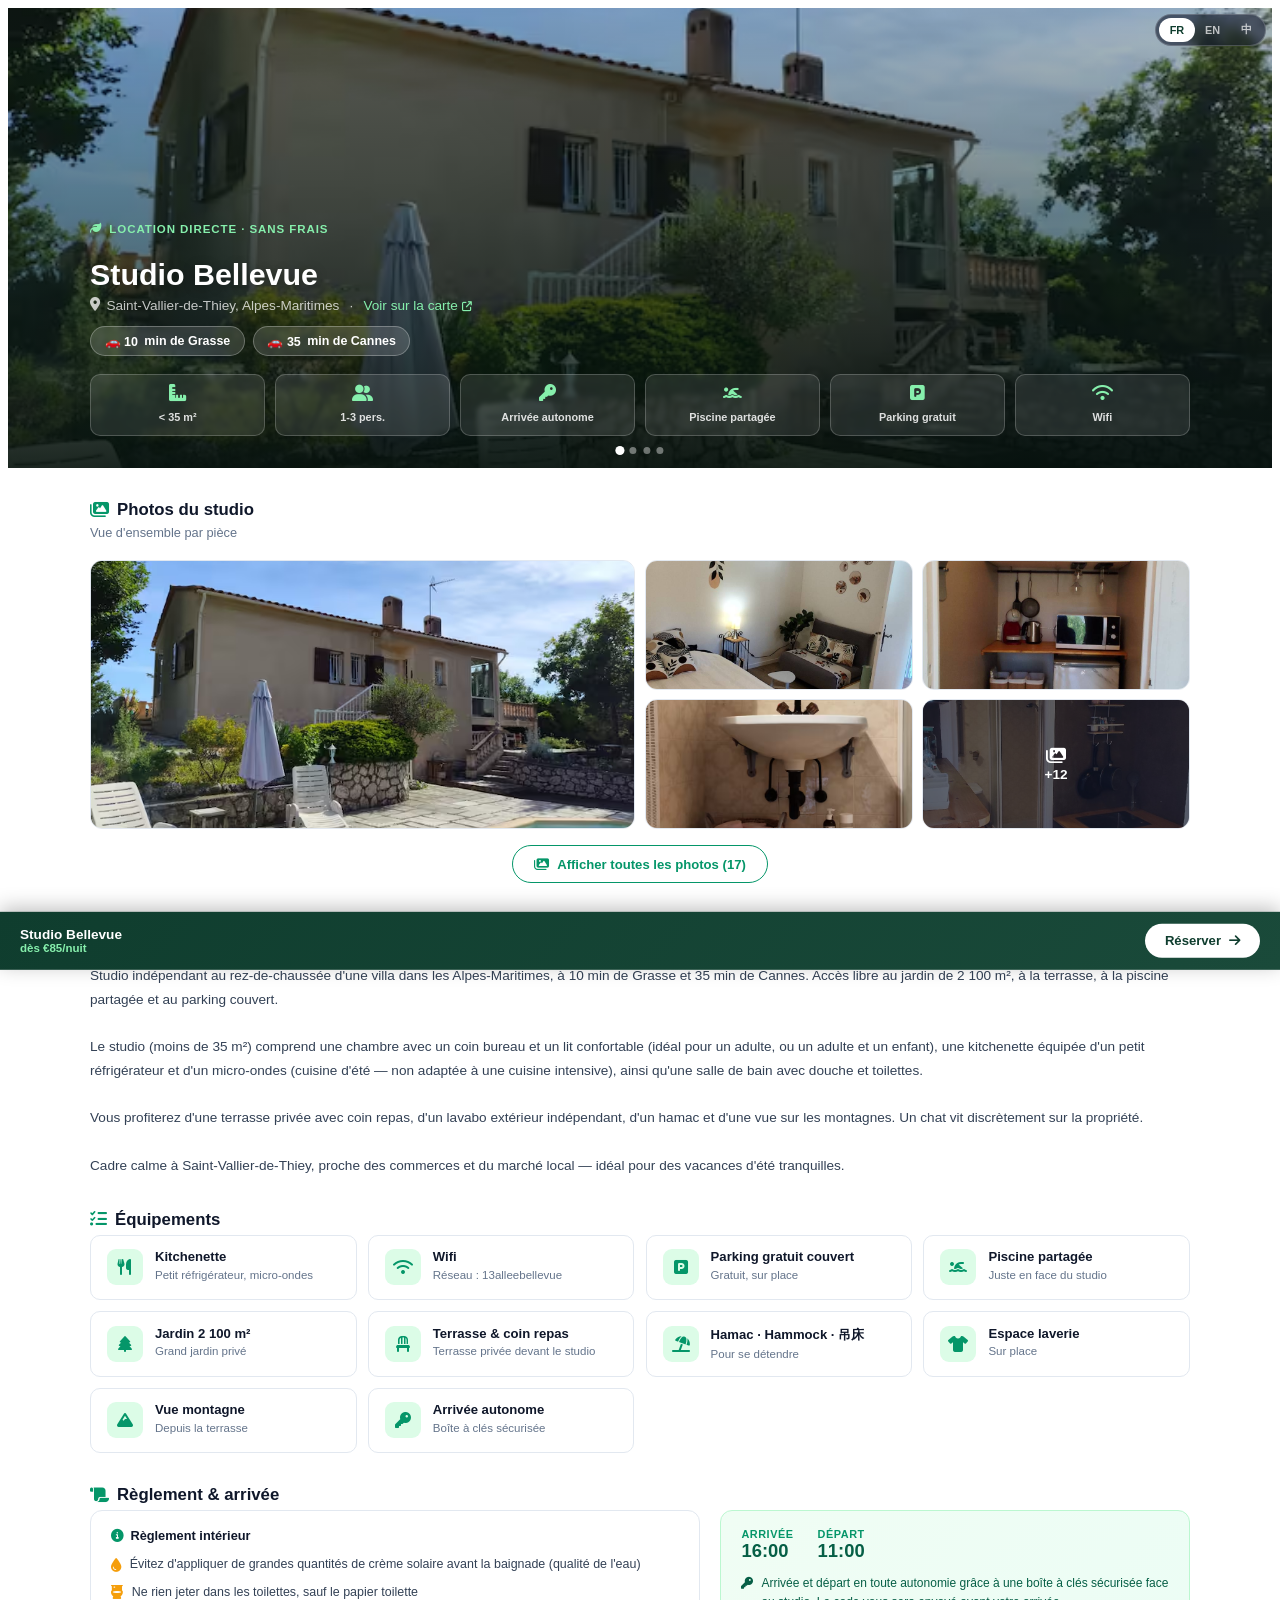
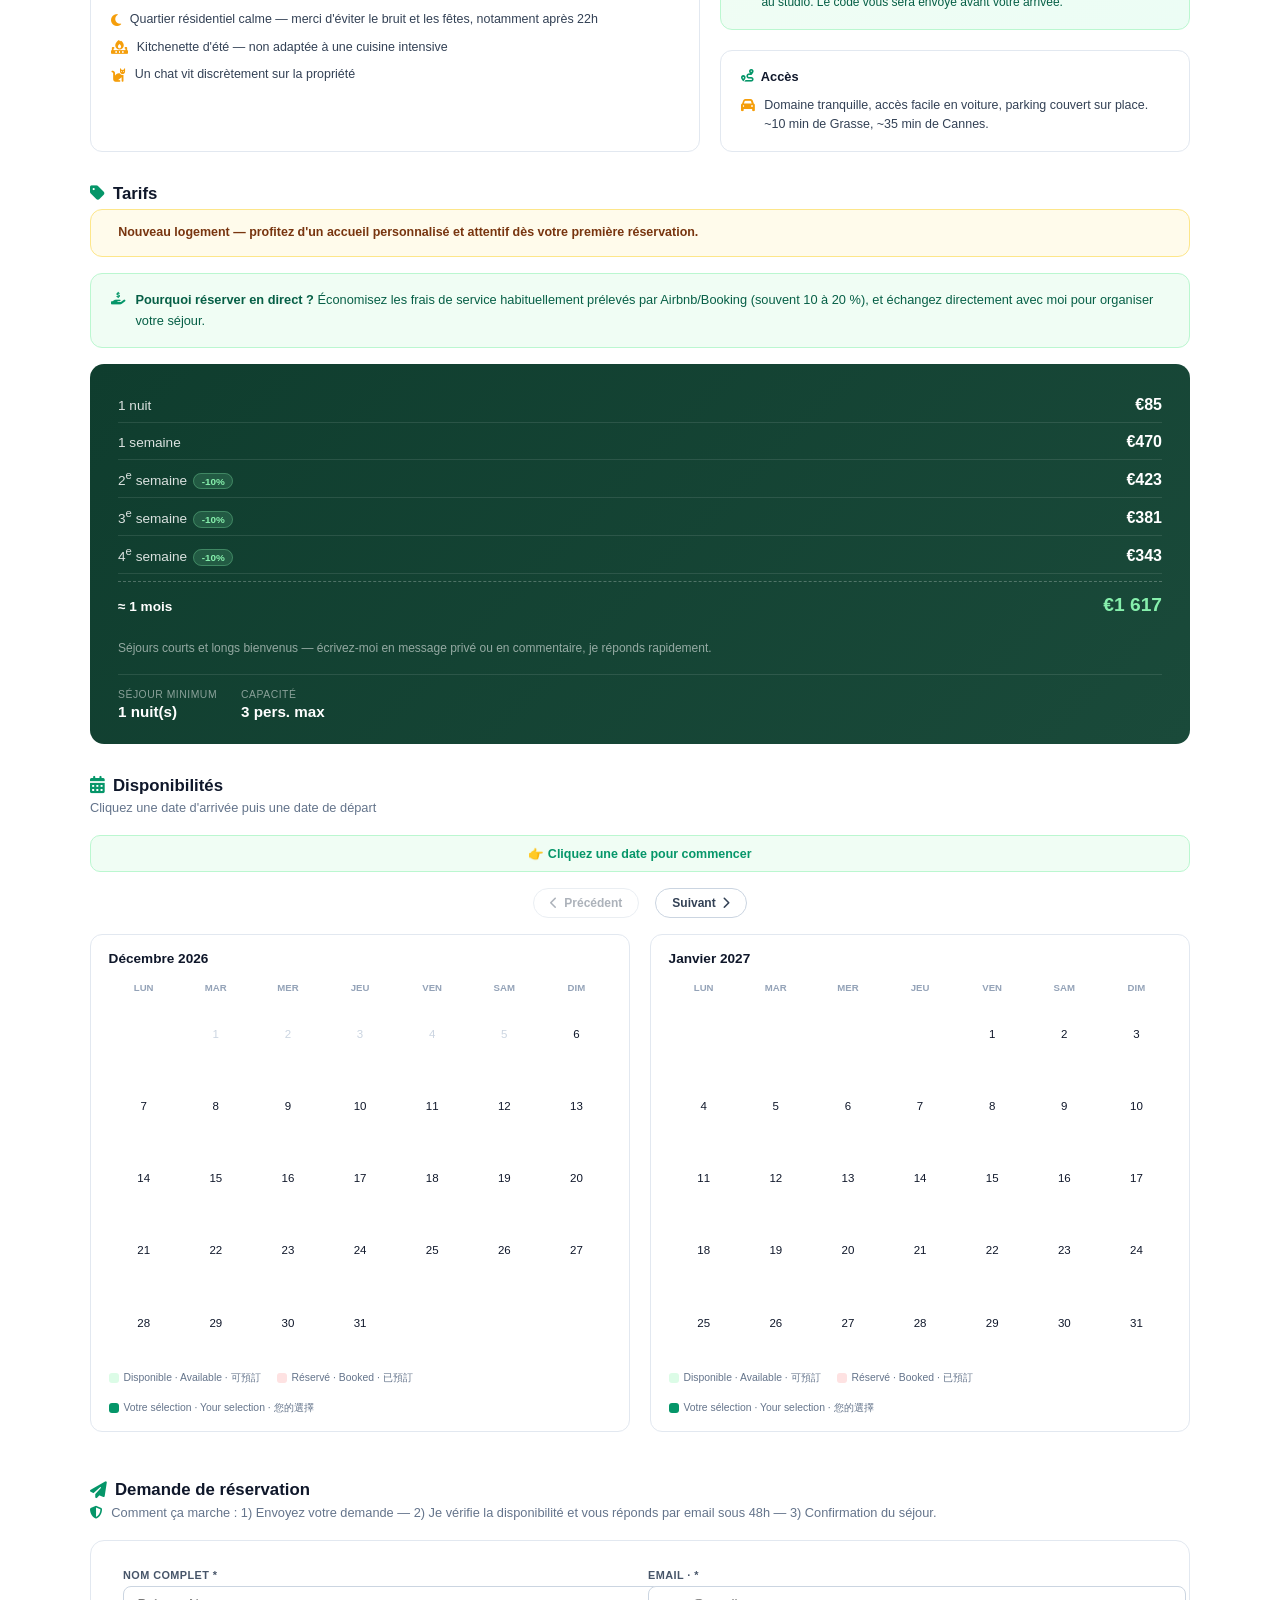
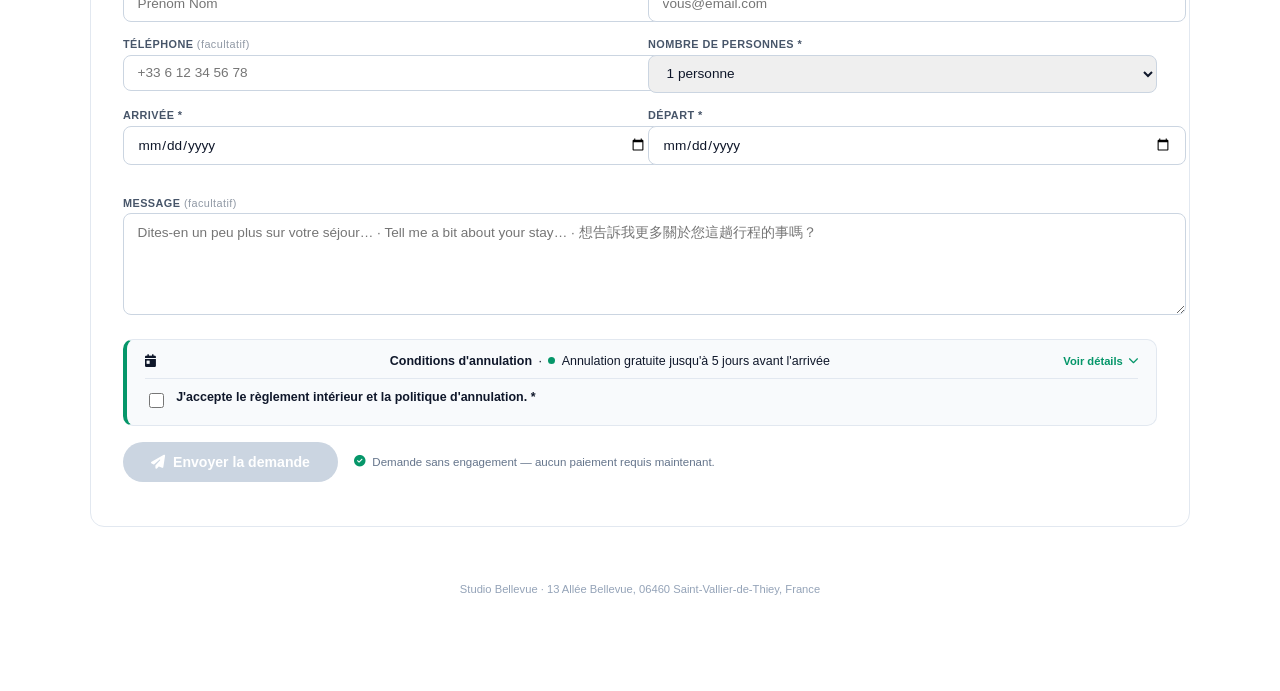
==== index.html @ d32501ca "Soften TW cancellation policy and add local payment options For Traditional Chinese guests only, the" ====
<!DOCTYPE html>
<html lang="fr">
<head>
<meta charset="UTF-8">
<meta name="viewport" content="width=device-width, initial-scale=1.0">
<title>Studio Bellevue · Saint-Vallier-de-Thiey — Location de vacances</title>
<meta name="description" content="Studio indépendant avec piscine partagée et jardin, près de Grasse (Alpes-Maritimes). Réservez directement — sans intermédiaire.">
<link rel="icon" href="data:image/svg+xml,<svg xmlns=%22http://www.w3.org/2000/svg%22 viewBox=%220 0 100 100%22><text y=%22.9em%22 font-size=%2290%22>🏡</text></svg>">

<script src="https://cdn.tailwindcss.com"></script>
<link rel="stylesheet" href="https://cdnjs.cloudflare.com/ajax/libs/font-awesome/6.4.0/css/all.min.css">
<link rel="stylesheet" href="assets/css/style.css">

<!-- Set the display language before first paint, so the page never
     flashes all three languages at once. -->
<script>
  (function () {
    var saved = localStorage.getItem('br_lang');
    document.documentElement.setAttribute('data-lang', saved || 'fr');
  })();
</script>

<!-- Firebase (compat SDK) — powers the live availability calendar -->
<script src="https://www.gstatic.com/firebasejs/9.23.0/firebase-app-compat.js"></script>
<script src="https://www.gstatic.com/firebasejs/9.23.0/firebase-database-compat.js"></script>
</head>
<body class="bg-gray-100 text-gray-900">

  <!-- ── LANGUAGE TOGGLE ──────────────────────────────────────── -->
  <div class="br-lang-toggle" id="br-lang-toggle">
    <button type="button" data-lang-btn="fr">FR</button>
    <button type="button" data-lang-btn="en">EN</button>
    <button type="button" data-lang-btn="tw">中</button>
  </div>

  <!-- ── HERO ─────────────────────────────────────────────────── -->
  <header class="br-hero" id="br-hero">
    <div class="br-hero-carousel" id="br-hero-carousel"></div>
    <div class="br-hero-overlay"></div>

    <div class="br-hero-inner">
      <div class="br-hero-eyebrow">
        <i class="fas fa-leaf"></i>
        <span class="lang-fr">Location directe · Sans frais</span>
        <span class="lang-en">Book direct · No fees</span>
        <span class="lang-tw">直接預訂，無需仲介費</span>
      </div>
      <h1>Studio Bellevue</h1>
      <div class="br-hero-loc">
        <i class="fas fa-map-marker-alt"></i>
        <span>Saint-Vallier-de-Thiey, Alpes-Maritimes</span>
        &nbsp;·&nbsp;
        <a href="https://www.google.com/maps/search/?api=1&query=13+All%C3%A9e+Bellevue+06460+Saint-Vallier-de-Thiey+France" target="_blank" rel="noopener">
          <span class="lang-fr">Voir sur la carte</span><span class="lang-en">View on map</span><span class="lang-tw">在地圖上查看</span>
          <i class="fas fa-arrow-up-right-from-square" style="font-size:0.65rem;"></i>
        </a>
      </div>

      <div class="br-geo-badges">
        <span class="br-geo-badge">🚗 10 <span class="lang-fr">min de Grasse</span><span class="lang-en">min to Grasse</span><span class="lang-tw">分鐘至格拉斯</span></span>
        <span class="br-geo-badge">🚗 35 <span class="lang-fr">min de Cannes</span><span class="lang-en">min to Cannes</span><span class="lang-tw">分鐘至坎城</span></span>
      </div>

      <div class="br-quickfacts">
        <div class="br-quickfact"><i class="fas fa-ruler-combined"></i><span>&lt; 35 m²</span></div>
        <div class="br-quickfact"><i class="fas fa-user-friends"></i><span id="br-quickfact-guests">1-3 pers.</span></div>
        <div class="br-quickfact"><i class="fas fa-key"></i><span><span class="lang-fr">Arrivée autonome</span><span class="lang-en">Self check-in</span><span class="lang-tw">自助入住</span></span></div>
        <div class="br-quickfact"><i class="fas fa-person-swimming"></i><span><span class="lang-fr">Piscine partagée</span><span class="lang-en">Shared pool</span><span class="lang-tw">共用泳池</span></span></div>
        <div class="br-quickfact"><i class="fas fa-square-parking"></i><span><span class="lang-fr">Parking gratuit</span><span class="lang-en">Free parking</span><span class="lang-tw">免費停車</span></span></div>
        <div class="br-quickfact"><i class="fas fa-wifi"></i><span>Wifi</span></div>
      </div>
    </div>

    <div class="br-hero-dots" id="br-hero-dots"></div>
  </header>

  <!-- ── GALLERY ──────────────────────────────────────────────── -->
  <section class="br-section">
    <div class="br-section-title">
      <i class="fas fa-images"></i>
      <span class="lang-fr">Photos du studio</span><span class="lang-en">Studio photos</span><span class="lang-tw">套房照片</span>
    </div>
    <div class="br-section-sub">
      <span class="lang-fr">Vue d'ensemble par pièce</span><span class="lang-en">Room-by-room overview</span><span class="lang-tw">各空間一覽</span>
    </div>
    <div id="br-gallery"></div>
  </section>

  <!-- ── DESCRIPTION ──────────────────────────────────────────── -->
  <section class="br-section" style="padding-top:0;">
    <div class="br-section-title">
      <i class="fas fa-house"></i>
      <span class="lang-fr">À propos du logement</span><span class="lang-en">About this stay</span><span class="lang-tw">關於此住宿</span>
    </div>
    <div class="br-desc lang-fr">
Studio indépendant au rez-de-chaussée d'une villa dans les Alpes-Maritimes, à 10 min de Grasse et 35 min de Cannes. Accès libre au jardin de 2 100 m², à la terrasse, à la piscine partagée et au parking couvert.

Le studio (moins de 35 m²) comprend une chambre avec un coin bureau et un lit confortable (idéal pour un adulte, ou un adulte et un enfant), une kitchenette équipée d'un petit réfrigérateur et d'un micro-ondes (cuisine d'été — non adaptée à une cuisine intensive), ainsi qu'une salle de bain avec douche et toilettes.

Vous profiterez d'une terrasse privée avec coin repas, d'un lavabo extérieur indépendant, d'un hamac et d'une vue sur les montagnes. Un chat vit discrètement sur la propriété.

Cadre calme à Saint-Vallier-de-Thiey, proche des commerces et du marché local — idéal pour des vacances d'été tranquilles.
    </div>
    <div class="br-desc lang-en">
Independent ground-floor studio in a villa in the Alpes-Maritimes, 10 min from Grasse and 35 min from Cannes. Free access to the 2,100 m² garden, terrace, shared pool, and covered parking.

The studio (under 35 m²) includes a bedroom with a desk corner and a comfortable bed (ideal for one adult, or one adult and one child), a kitchenette with a small fridge and microwave (summer kitchen — not suited for heavy cooking), and a bathroom with shower and toilet.

You'll also enjoy a private terrace with a dining area, an independent outdoor sink, a hammock, and mountain views. A cat lives discreetly on the property.

Quiet setting in Saint-Vallier-de-Thiey, close to shops and the local market — perfect for a peaceful summer stay.
    </div>
    <div class="br-desc lang-tw">
獨立套房位於阿爾卑斯濱海省一棟別墅的一樓，距離格拉斯（Grasse）車程約10分鐘、坎城（Cannes）車程約35分鐘。可自由使用2,100平方公尺的花園、露台、共用泳池與有頂棚停車位。

套房坪數在35平方公尺以下，包含一間附書桌角落與舒適床鋪的臥室（適合一位成人，或一位成人加一位兒童），一個配有小冰箱與微波爐的小廚房（夏日簡易廚房——不適合大量烹飪），以及一間附淋浴與馬桶的浴室。

您還可以使用附用餐區的私人露台、獨立的室外洗手台、吊床，並欣賞山景。一隻貓咪偶爾會安靜地出現在這棟房產上。

環境安靜，位於 Saint-Vallier-de-Thiey，鄰近商店與當地市集——非常適合悠閒的夏日假期。
    </div>
  </section>

  <!-- ── AMENITIES ────────────────────────────────────────────── -->
  <section class="br-section" style="padding-top:0;">
    <div class="br-section-title">
      <i class="fas fa-list-check"></i>
      <span class="lang-fr">Équipements</span><span class="lang-en">Amenities</span><span class="lang-tw">設備</span>
    </div>
    <div class="br-amenities-grid">
      <div class="br-amenity"><div class="br-amenity-icon"><i class="fas fa-utensils"></i></div><div><div class="br-amenity-title">Kitchenette</div><div class="br-amenity-desc"><span class="lang-fr">Petit réfrigérateur, micro-ondes</span><span class="lang-en">Small fridge, microwave</span><span class="lang-tw">小冰箱、微波爐</span></div></div></div>
      <div class="br-amenity"><div class="br-amenity-icon"><i class="fas fa-wifi"></i></div><div><div class="br-amenity-title">Wifi</div><div class="br-amenity-desc"><span class="lang-fr">Réseau</span><span class="lang-en">Network</span><span class="lang-tw">網路</span> : 13alleebellevue</div></div></div>
      <div class="br-amenity"><div class="br-amenity-icon"><i class="fas fa-square-parking"></i></div><div><div class="br-amenity-title"><span class="lang-fr">Parking gratuit couvert</span><span class="lang-en">Covered parking</span><span class="lang-tw">有頂棚停車位</span></div><div class="br-amenity-desc"><span class="lang-fr">Gratuit, sur place</span><span class="lang-en">Free, on site</span><span class="lang-tw">免費，就在現場</span></div></div></div>
      <div class="br-amenity"><div class="br-amenity-icon"><i class="fas fa-person-swimming"></i></div><div><div class="br-amenity-title"><span class="lang-fr">Piscine partagée</span><span class="lang-en">Shared pool</span><span class="lang-tw">共用泳池</span></div><div class="br-amenity-desc"><span class="lang-fr">Juste en face du studio</span><span class="lang-en">Right across from the studio</span><span class="lang-tw">泳池就在套房正對面</span></div></div></div>
      <div class="br-amenity"><div class="br-amenity-icon"><i class="fas fa-tree"></i></div><div><div class="br-amenity-title"><span class="lang-fr">Jardin 2 100 m²</span><span class="lang-en">2,100 m² garden</span><span class="lang-tw">2,100平方公尺花園</span></div><div class="br-amenity-desc"><span class="lang-fr">Grand jardin privé</span><span class="lang-en">Large private garden</span><span class="lang-tw">私人花園</span></div></div></div>
      <div class="br-amenity"><div class="br-amenity-icon"><i class="fas fa-chair"></i></div><div><div class="br-amenity-title"><span class="lang-fr">Terrasse & coin repas</span><span class="lang-en">Terrace & dining area</span><span class="lang-tw">露台用餐區</span></div><div class="br-amenity-desc"><span class="lang-fr">Terrasse privée devant le studio</span><span class="lang-en">Private terrace</span><span class="lang-tw">私人露台</span></div></div></div>
      <div class="br-amenity"><div class="br-amenity-icon"><i class="fas fa-umbrella-beach"></i></div><div><div class="br-amenity-title">Hamac · Hammock · 吊床</div><div class="br-amenity-desc"><span class="lang-fr">Pour se détendre</span><span class="lang-en">For relaxing</span><span class="lang-tw">悠閒放鬆</span></div></div></div>
      <div class="br-amenity"><div class="br-amenity-icon"><i class="fas fa-shirt"></i></div><div><div class="br-amenity-title"><span class="lang-fr">Espace laverie</span><span class="lang-en">Laundry area</span><span class="lang-tw">洗衣區</span></div><div class="br-amenity-desc"><span class="lang-fr">Sur place</span><span class="lang-en">On site</span><span class="lang-tw">現場設有</span></div></div></div>
      <div class="br-amenity"><div class="br-amenity-icon"><i class="fas fa-mountain"></i></div><div><div class="br-amenity-title"><span class="lang-fr">Vue montagne</span><span class="lang-en">Mountain view</span><span class="lang-tw">山景</span></div><div class="br-amenity-desc"><span class="lang-fr">Depuis la terrasse</span><span class="lang-en">From the terrace</span><span class="lang-tw">從露台眺望</span></div></div></div>
      <div class="br-amenity"><div class="br-amenity-icon"><i class="fas fa-key"></i></div><div><div class="br-amenity-title"><span class="lang-fr">Arrivée autonome</span><span class="lang-en">Self check-in</span><span class="lang-tw">自助入住</span></div><div class="br-amenity-desc"><span class="lang-fr">Boîte à clés sécurisée</span><span class="lang-en">Secure lockbox</span><span class="lang-tw">保險鑰匙盒</span></div></div></div>
    </div>
  </section>

  <!-- ── HOUSE RULES & CHECK-IN ──────────────────────────────── -->
  <section class="br-section" style="padding-top:0;">
    <div class="br-section-title">
      <i class="fas fa-scroll"></i>
      <span class="lang-fr">Règlement & arrivée</span><span class="lang-en">House rules & check-in</span><span class="lang-tw">房規與入住</span>
    </div>
    <div class="br-rules-wrap">

      <div class="br-rule-card">
        <div class="br-rule-card-title">
          <i class="fas fa-circle-info" style="color:#059669;"></i>
          <span class="lang-fr">Règlement intérieur</span><span class="lang-en">House rules</span><span class="lang-tw">房規</span>
        </div>
        <div class="br-rule-list">
          <div class="br-rule-item"><i class="fas fa-droplet"></i> <span class="lang-fr">Évitez d'appliquer de grandes quantités de crème solaire avant la baignade (qualité de l'eau)</span><span class="lang-en">Avoid heavy sunscreen before swimming (pool water quality)</span><span class="lang-tw">下水前請避免大量塗抹防曬乳，以維護泳池水質</span></div>
          <div class="br-rule-item"><i class="fas fa-toilet"></i> <span class="lang-fr">Ne rien jeter dans les toilettes, sauf le papier toilette</span><span class="lang-en">Nothing but toilet paper in the toilet</span><span class="lang-tw">馬桶內請勿丟棄衛生紙以外的物品</span></div>
          <div class="br-rule-item"><i class="fas fa-moon"></i> <span class="lang-fr">Quartier résidentiel calme — merci d'éviter le bruit et les fêtes, notamment après 22h</span><span class="lang-en">Quiet residential area — please avoid noise after 10pm</span><span class="lang-tw">住宅區環境安靜，請避免喧嘩與派對，尤其晚上10點後</span></div>
          <div class="br-rule-item"><i class="fas fa-fire-burner"></i> <span class="lang-fr">Kitchenette d'été — non adaptée à une cuisine intensive</span><span class="lang-en">Summer kitchenette, not suited for heavy cooking</span><span class="lang-tw">夏日簡易廚房，不適合大量烹飪</span></div>
          <div class="br-rule-item"><i class="fas fa-cat"></i> <span class="lang-fr">Un chat vit discrètement sur la propriété</span><span class="lang-en">A cat lives discreetly on the property</span><span class="lang-tw">一隻貓咪偶爾會安靜地出現在這棟房產上</span></div>
        </div>
      </div>

      <div>
        <div class="br-checkin-box">
          <div class="br-checkin-times">
            <div><div class="br-checkin-time-label"><span class="lang-fr">Arrivée</span><span class="lang-en">Check-in</span><span class="lang-tw">入住</span></div><div class="br-checkin-time-value">16:00</div></div>
            <div><div class="br-checkin-time-label"><span class="lang-fr">Départ</span><span class="lang-en">Check-out</span><span class="lang-tw">退房</span></div><div class="br-checkin-time-value">11:00</div></div>
          </div>
          <div class="br-checkin-note">
            <i class="fas fa-key"></i>
            <span class="lang-fr">Arrivée et départ en toute autonomie grâce à une boîte à clés sécurisée face au studio. Le code vous sera envoyé avant votre arrivée.</span>
            <span class="lang-en">Self check-in/out via a secure lockbox in front of the studio — the code is sent before your arrival.</span>
            <span class="lang-tw">透過套房正對面的保險鑰匙盒自助入住與退房，密碼將於入住前傳送給您。</span>
          </div>
        </div>
        <div class="br-rule-card">
          <div class="br-rule-card-title">
            <i class="fas fa-route" style="color:#059669;"></i>
            <span class="lang-fr">Accès</span><span class="lang-en">Getting there</span><span class="lang-tw">交通方式</span>
          </div>
          <div class="br-rule-item" style="margin:0;">
            <i class="fas fa-car"></i>
            <span class="lang-fr">Domaine tranquille, accès facile en voiture, parking couvert sur place. ~10 min de Grasse, ~35 min de Cannes.</span>
            <span class="lang-en">Quiet estate, easy car access, covered on-site parking. ~10 min from Grasse, ~35 min from Cannes.</span>
            <span class="lang-tw">安靜的住宅區，開車即可輕鬆抵達，現場設有頂棚停車位。距格拉斯約10分鐘、坎城約35分鐘車程。</span>
          </div>
        </div>
      </div>

    </div>
  </section>

  <!-- ── PRICING ──────────────────────────────────────────────── -->
  <section class="br-section" style="padding-top:0;">
    <div class="br-section-title">
      <i class="fas fa-tag"></i>
      <span class="lang-fr">Tarifs</span><span class="lang-en">Pricing</span><span class="lang-tw">價格</span>
    </div>

    <div class="br-new-badge">
      <i class="fas fa-sparkles"></i>
      <div>
        <span class="lang-fr">Nouveau logement — profitez d'un accueil personnalisé et attentif dès votre première réservation.</span>
        <span class="lang-en">New listing — enjoy a personal, attentive welcome from your very first booking.</span>
        <span class="lang-tw">全新上線的住宿——從您的第一次入住起，就能享受親切用心的接待。</span>
      </div>
    </div>

    <div class="br-direct-callout">
      <i class="fas fa-hand-holding-dollar"></i>
      <div>
        <span class="lang-fr"><strong>Pourquoi réserver en direct ?</strong> Économisez les frais de service habituellement prélevés par Airbnb/Booking (souvent 10 à 20 %), et échangez directement avec moi pour organiser votre séjour.</span>
        <span class="lang-en"><strong>Why book direct?</strong> Skip the service fees Airbnb/Booking typically add (often 10–20%), and communicate directly with your host to plan your stay.</span>
        <span class="lang-tw"><strong>為什麼直接預訂？</strong>省下Airbnb/Booking通常收取的服務費（一般為10-20%），並直接與房東溝通安排您的行程。</span>
      </div>
    </div>

    <div class="br-pricing-card">
      <div class="br-price-table">
        <div class="br-price-row"><span class="br-price-row-label">1 <span class="lang-fr">nuit</span><span class="lang-en">night</span><span class="lang-tw">晚</span></span><span class="br-price-row-value">€85</span></div>
        <div class="br-price-row"><span class="br-price-row-label">1 <span class="lang-fr">semaine</span><span class="lang-en">week</span><span class="lang-tw">週</span></span><span class="br-price-row-value">€470</span></div>
        <div class="br-price-row"><span class="br-price-row-label"><span class="lang-fr">2<sup>e</sup> semaine</span><span class="lang-en">Week 2</span><span class="lang-tw">第二週</span><span class="br-price-row-tag">-10%</span></span><span class="br-price-row-value">€423</span></div>
        <div class="br-price-row"><span class="br-price-row-label"><span class="lang-fr">3<sup>e</sup> semaine</span><span class="lang-en">Week 3</span><span class="lang-tw">第三週</span><span class="br-price-row-tag">-10%</span></span><span class="br-price-row-value">€381</span></div>
        <div class="br-price-row"><span class="br-price-row-label"><span class="lang-fr">4<sup>e</sup> semaine</span><span class="lang-en">Week 4</span><span class="lang-tw">第四週</span><span class="br-price-row-tag">-10%</span></span><span class="br-price-row-value">€343</span></div>
        <div class="br-price-row br-price-row-total"><span class="br-price-row-label"><span class="lang-fr">≈ 1 mois</span><span class="lang-en">≈ 1 month</span><span class="lang-tw">約一個月</span></span><span class="br-price-row-value">€1 617</span></div>
      </div>
      <div class="br-price-note">
        <span class="lang-fr">Séjours courts et longs bienvenus — écrivez-moi en message privé ou en commentaire, je réponds rapidement.</span>
        <span class="lang-en">Short and long stays both welcome — message me privately or leave a comment, I'll reply quickly.</span>
        <span class="lang-tw">短租、長租都歡迎。想來的話，私訊我或留言，我會盡快回覆您的。</span>
      </div>
      <div class="br-pricing-facts">
        <div>
          <div class="br-pricing-fact-label"><span class="lang-fr">Séjour minimum</span><span class="lang-en">Min. stay</span><span class="lang-tw">最短天數</span></div>
          <div class="br-pricing-fact-value"><span id="br-min-nights-display">—</span> <span class="lang-fr">nuit(s)</span><span class="lang-en">night(s)</span><span class="lang-tw">晚</span></div>
        </div>
        <div>
          <div class="br-pricing-fact-label"><span class="lang-fr">Capacité</span><span class="lang-en">Capacity</span><span class="lang-tw">容納人數</span></div>
          <div class="br-pricing-fact-value"><span id="br-max-guests-display">—</span> <span class="lang-fr">pers. max</span><span class="lang-en">guests max</span><span class="lang-tw">人</span></div>
        </div>
      </div>
    </div>
  </section>

  <!-- ── AVAILABILITY CALENDAR ────────────────────────────────── -->
  <section class="br-section" style="padding-top:0;scroll-margin-top:1rem;" id="br-availability">
    <div class="br-section-title">
      <i class="fas fa-calendar-days"></i>
      <span class="lang-fr">Disponibilités</span><span class="lang-en">Availability</span><span class="lang-tw">空房狀況</span>
    </div>
    <div class="br-section-sub">
      <span class="lang-fr">Cliquez une date d'arrivée puis une date de départ</span>
      <span class="lang-en">Click a check-in date, then a check-out date</span>
      <span class="lang-tw">請先點選入住日期，再點選退房日期</span>
    </div>

    <div class="br-cal-hint" id="br-cal-hint">
      <span class="lang-fr">👉 Cliquez une date pour commencer</span>
      <span class="lang-en">👉 Click a date to start</span>
      <span class="lang-tw">👉 請點選日期開始</span>
    </div>

    <div class="br-cal-controls">
      <button class="br-cal-controls-btn" id="br-cal-prev"><i class="fas fa-chevron-left"></i> <span class="lang-fr">Précédent</span><span class="lang-en">Previous</span><span class="lang-tw">上個月</span></button>
      <button class="br-cal-controls-btn" id="br-cal-next"><span class="lang-fr">Suivant</span><span class="lang-en">Next</span><span class="lang-tw">下個月</span> <i class="fas fa-chevron-right"></i></button>
    </div>
    <div class="br-cal-wrap">
      <div class="br-cal" id="br-cal-1"></div>
      <div class="br-cal" id="br-cal-2"></div>
    </div>
  </section>

  <!-- ── BOOKING FORM ─────────────────────────────────────────── -->
  <section class="br-section" style="padding-top:0;scroll-margin-top:1rem;" id="br-booking-section">
    <div class="br-section-title">
      <i class="fas fa-paper-plane"></i>
      <span class="lang-fr">Demande de réservation</span><span class="lang-en">Booking request</span><span class="lang-tw">預訂申請</span>
    </div>
    <div class="br-section-sub">
      <i class="fas fa-shield-halved" style="color:#059669;margin-right:0.3rem;"></i>
      <span class="lang-fr">Comment ça marche : 1) Envoyez votre demande — 2) Je vérifie la disponibilité et vous réponds par email sous 48h — 3) Confirmation du séjour.</span>
      <span class="lang-en">How it works: 1) Send your request — 2) I check availability and reply by email within 48h — 3) Stay confirmed.</span>
      <span class="lang-tw">流程說明：1) 送出申請 — 2) 我會確認空房狀況並於48小時內以電子郵件回覆您 — 3) 確認入住。</span>
    </div>

    <div class="br-form-card">
      <form id="br-booking-form" action="https://formspree.io/f/xykrdgpa" method="POST" class="br-form-grid">

        <div>
          <label class="br-label" for="br-name"><span class="lang-fr">Nom complet</span><span class="lang-en">Full name</span><span class="lang-tw">姓名</span> *</label>
          <input class="br-input" id="br-name" name="name" type="text" placeholder="Prénom Nom" required>
        </div>
        <div>
          <label class="br-label" for="br-email">Email · <span class="lang-tw">電子郵件</span> *</label>
          <input class="br-input" id="br-email" name="email" type="email" placeholder="vous@email.com" required>
        </div>

        <div>
          <label class="br-label" for="br-phone"><span class="lang-fr">Téléphone</span><span class="lang-en">Phone</span><span class="lang-tw">電話</span> <span style="font-weight:400;text-transform:none;opacity:0.6;">(<span class="lang-fr">facultatif</span><span class="lang-en">optional</span><span class="lang-tw">選填</span>)</span></label>
          <input class="br-input" id="br-phone" name="phone" type="tel" placeholder="+33 6 12 34 56 78">
        </div>
        <div>
          <label class="br-label" for="br-guests"><span class="lang-fr">Nombre de personnes</span><span class="lang-en">Guests</span><span class="lang-tw">人數</span> *</label>
          <select class="br-input" id="br-guests" name="guests" required></select>
        </div>

        <div>
          <label class="br-label" for="br-checkin"><span class="lang-fr">Arrivée</span><span class="lang-en">Check-in</span><span class="lang-tw">入住日期</span> *</label>
          <input class="br-input" id="br-checkin" name="checkin" type="date" required>
        </div>
        <div>
          <label class="br-label" for="br-checkout"><span class="lang-fr">Départ</span><span class="lang-en">Check-out</span><span class="lang-tw">退房日期</span> *</label>
          <input class="br-input" id="br-checkout" name="checkout" type="date" required>
        </div>

        <div class="br-form-full">
          <div class="br-price-summary" id="br-price-summary"></div>
        </div>

        <div class="br-form-full">
          <label class="br-label" for="br-message"><span class="lang-fr">Message</span><span class="lang-en">Message</span><span class="lang-tw">留言</span> <span style="font-weight:400;text-transform:none;opacity:0.6;">(<span class="lang-fr">facultatif</span><span class="lang-en">optional</span><span class="lang-tw">選填</span>)</span></label>
          <textarea class="br-textarea" id="br-message" name="message" placeholder="Dites-en un peu plus sur votre séjour… · Tell me a bit about your stay… · 想告訴我更多關於您這趟行程的事嗎？"></textarea>
        </div>

        <input type="hidden" name="nights" id="br-hidden-nights">
        <input type="hidden" name="total_estimate_eur" id="br-hidden-total">
        <input type="hidden" name="_subject" value="Nouvelle demande de réservation — Studio Bellevue">
        <input type="text" name="_gotcha" style="display:none;">

        <div class="br-form-full">
          <div class="br-policy-card">
            <details class="br-policy-more">
              <summary>
                <i class="fas fa-calendar-day" aria-hidden="true"></i>
                <span class="br-policy-summary-text">
                  <strong><span class="lang-fr">Conditions d'annulation</span><span class="lang-en">Cancellation terms</span><span class="lang-tw">取消政策</span></strong>
                  <span aria-hidden="true">·</span>
                  <span class="br-policy-dot br-policy-dot-ok" aria-hidden="true"></span>
                  <span id="br-policy-badge-text" aria-live="polite"></span>
                </span>
                <span class="br-policy-toggle-label">
                  <span class="lang-fr">Voir détails</span><span class="lang-en">See details</span><span class="lang-tw">查看詳情</span>
                  <i class="fas fa-chevron-down br-policy-chevron" aria-hidden="true"></i>
                </span>
              </summary>
              <p class="br-policy-more-text">
                <span class="lang-fr">Annulation gratuite jusqu'à 5 jours avant la date d'arrivée. Si le voyageur annule moins de 48 heures avant l'arrivée, la première nuit ainsi que 50 % du montant total pour les nuits restantes sont non remboursables. En cas de non-présentation (no-show), la totalité du séjour est facturée.</span>
                <span class="lang-en">Free cancellation up to 5 days before check-in. If the guest cancels less than 48 hours before check-in, the first night plus 50% of the total for the remaining nights are non-refundable. For no-shows, the total amount of the stay is charged.</span>
                <span class="lang-tw">入住前5天以上取消可全額退款。若在入住前不到48小時取消，僅收取第一晚房費，其餘天數將全額退還。如未入住（no-show），將收取全額住宿費用。貼心提醒：您可選擇現場支付現金，或依需求以銀行匯款方式付款，方便安心。</span>
              </p>
            </details>

            <label class="br-policy-checkbox">
              <input type="checkbox" id="br-policy-accept" name="policy_accepted">
              <span>
                <span class="lang-fr">J'accepte le règlement intérieur et la politique d'annulation. *</span>
                <span class="lang-en">I accept the house rules and the cancellation policy. *</span>
                <span class="lang-tw">我同意房規與取消政策。*</span>
              </span>
            </label>
          </div>
        </div>

        <div class="br-form-full" style="display:flex;align-items:center;gap:1rem;flex-wrap:wrap;">
          <button type="submit" class="br-submit-btn" id="br-submit-btn" disabled>
            <i class="fas fa-paper-plane"></i>
            <span class="lang-fr">Envoyer la demande</span><span class="lang-en">Send request</span><span class="lang-tw">送出申請</span>
          </button>
          <span class="br-reassurance">
            <i class="fas fa-circle-check"></i>
            <span class="lang-fr">Demande sans engagement — aucun paiement requis maintenant.</span>
            <span class="lang-en">No-commitment request — no payment required now.</span>
            <span class="lang-tw">免費詢問，現在無需付款。</span>
          </span>
        </div>

        <p class="br-form-full br-policy-hint" id="br-policy-hint" role="status">
          <i class="fas fa-circle-exclamation"></i>
          <span class="lang-fr">Cochez la case des conditions d'annulation ci-dessus pour activer l'envoi.</span>
          <span class="lang-en">Check the cancellation policy box above to enable sending.</span>
          <span class="lang-tw">請勾選上方的取消政策選項以啟用送出。</span>
        </p>

        <div class="br-form-full">
          <div class="br-form-success" id="br-form-success">
            <i class="fas fa-check-circle" style="font-size:1.1rem;"></i>
            <span>
              <span class="lang-fr">Demande envoyée — merci ! Réponse par email sous 48h.</span>
              <span class="lang-en">Request sent — thank you! Reply by email within 48h.</span>
              <span class="lang-tw">申請已送出，謝謝！我將於48小時內以電子郵件回覆您。</span>
            </span>
          </div>
          <div class="br-form-error" id="br-form-error">
            <i class="fas fa-triangle-exclamation" style="font-size:1.1rem;"></i>
            <span>
              <span class="lang-fr">Erreur d'envoi — réessayez, ou écrivez-moi directement par email.</span>
              <span class="lang-en">Send error — please retry, or email me directly.</span>
              <span class="lang-tw">送出時發生錯誤，請再試一次，或直接以電子郵件與我聯繫。</span>
            </span>
          </div>
        </div>
      </form>
    </div>
  </section>

  <!-- ── FOOTER ───────────────────────────────────────────────── -->
  <footer class="br-footer">
    Studio Bellevue · 13 Allée Bellevue, 06460 Saint-Vallier-de-Thiey, France
  </footer>

  <!-- ── STICKY BOOKING BAR ───────────────────────────────────── -->
  <div class="br-sticky-bar" id="br-sticky-bar">
    <div class="br-sticky-info">
      <strong>Studio Bellevue</strong>
      <span class="br-sticky-price">
        <span class="lang-fr">dès €85/nuit</span><span class="lang-en">from €85/night</span><span class="lang-tw">每晚€85起</span>
      </span>
    </div>
    <a href="#br-availability" class="br-sticky-cta">
      <span class="lang-fr">Réserver</span><span class="lang-en">Book now</span><span class="lang-tw">立即預訂</span>
      <i class="fas fa-arrow-right"></i>
    </a>
  </div>

  <!-- ── LIGHTBOX ─────────────────────────────────────────────── -->
  <div class="br-lightbox hidden" id="br-lightbox">
    <button class="br-lightbox-close" id="br-lightbox-close"><i class="fas fa-times"></i></button>
    <button class="br-lightbox-prev" id="br-lightbox-prev"><i class="fas fa-chevron-left"></i></button>
    <img id="br-lightbox-img" src="" alt="">
    <button class="br-lightbox-next" id="br-lightbox-next"><i class="fas fa-chevron-right"></i></button>
    <div class="br-lightbox-caption" id="br-lightbox-caption"></div>
  </div>

  <script src="assets/js/firebase-config.js"></script>
  <script src="assets/js/photos-data.js"></script>
  <script src="assets/js/calendar.js"></script>
  <script src="assets/js/booking.js"></script>
  <script src="assets/js/ui.js"></script>
</body>
</html>
---- assets/css/style.css ----
/* ── Studio Bellevue booking page — shared styles ─────────────────
   Naming convention: "br-" prefix (Bellevue Rental), mirrors the
   ttf-tech.github.io convention of scoping custom CSS per project. */

body { font-family: -apple-system, BlinkMacSystemFont, 'Segoe UI', Roboto, sans-serif; }
html { scroll-behavior: smooth; }

/* ── Language toggle (fixed, top-right) ──────────────────────────
   Controlled by html[data-lang]; see the .lang-fr/.lang-en/.lang-tw
   visibility rules near the bottom of this file. */
.br-lang-toggle {
  position: fixed; top: 0.85rem; right: 0.85rem; z-index: 60;
  display: flex; background: rgba(15,23,42,0.6); border: 1px solid rgba(255,255,255,0.2);
  border-radius: 99px; padding: 0.2rem; backdrop-filter: blur(4px);
}
.br-lang-toggle button {
  border: none; background: none; color: rgba(255,255,255,0.7); font-size: 0.68rem; font-weight: 700;
  padding: 0.32rem 0.65rem; border-radius: 99px; cursor: pointer; transition: background 0.15s, color 0.15s;
}
.br-lang-toggle button.active { background: #fff; color: #0f3d2e; }
.br-lang-toggle button:hover:not(.active) { color: #fff; }

/* ── Hero (image carousel + overlay) ─────────────────────────────── */
.br-hero {
  position: relative; overflow: hidden; min-height: 460px;
  display: flex; align-items: flex-end; color: #fff;
  background: linear-gradient(160deg,#1a4a3a 0%,#0f3d2e 100%); /* fallback while images load */
}
.br-hero-carousel { position: absolute; inset: 0; z-index: 0; }
.br-hero-slide {
  position: absolute; inset: 0; background-size: cover; background-position: center;
  opacity: 0; transition: opacity 1.4s ease;
}
.br-hero-slide.active { opacity: 1; }
.br-hero-overlay {
  position: absolute; inset: 0; z-index: 1;
  background: linear-gradient(180deg, rgba(10,30,20,0.25) 0%, rgba(9,25,18,0.55) 55%, rgba(6,18,13,0.9) 100%);
}
.br-hero-dots { position: absolute; z-index: 2; bottom: 0.85rem; left: 50%; transform: translateX(-50%); display: flex; gap: 0.4rem; }
.br-hero-dot { width: 7px; height: 7px; border-radius: 50%; background: rgba(255,255,255,0.4); cursor: pointer; transition: background 0.2s, transform 0.2s; border: none; padding: 0; }
.br-hero-dot.active { background: #fff; transform: scale(1.3); }

.br-hero-inner { position: relative; z-index: 2; max-width: 1100px; margin: 0 auto; padding: 2.5rem 1.5rem 2rem; width: 100%; }
.br-hero-eyebrow {
  font-size: 0.72rem; font-weight: 700; letter-spacing: 0.08em; text-transform: uppercase;
  color: #86efac; display: flex; align-items: center; gap: 0.4rem; margin-bottom: 0.4rem;
}
.br-hero h1 { font-size: 1.9rem; font-weight: 800; line-height: 1.2; margin-bottom: 0.35rem; text-shadow: 0 2px 12px rgba(0,0,0,0.3); }
.br-hero-loc { font-size: 0.85rem; color: rgba(255,255,255,0.75); display: flex; align-items: center; gap: 0.4rem; flex-wrap: wrap; }
.br-hero-loc a { color: #86efac; text-decoration: none; }
.br-hero-loc a:hover { text-decoration: underline; }

.br-geo-badges { display: flex; flex-wrap: wrap; gap: 0.5rem; margin-top: 0.85rem; }
.br-geo-badge {
  display: inline-flex; align-items: center; gap: 0.4rem; background: rgba(255,255,255,0.14);
  border: 1px solid rgba(255,255,255,0.28); border-radius: 99px; padding: 0.4rem 0.85rem;
  font-size: 0.78rem; font-weight: 700; backdrop-filter: blur(2px);
}

.br-quickfacts {
  display: grid; grid-template-columns: repeat(auto-fit, minmax(120px,1fr)); gap: 0.6rem;
  margin-top: 1.1rem;
}
.br-quickfact {
  background: rgba(255,255,255,0.1); border: 1px solid rgba(255,255,255,0.2);
  border-radius: 10px; padding: 0.65rem 0.75rem; text-align: center; backdrop-filter: blur(2px);
}
.br-quickfact i { font-size: 1.05rem; color: #86efac; display: block; margin-bottom: 0.3rem; }
.br-quickfact span { font-size: 0.68rem; color: rgba(255,255,255,0.85); font-weight: 600; }

@media (max-width: 640px) {
  .br-hero { min-height: 420px; }
  .br-hero h1 { font-size: 1.5rem; }
}

/* ── Section shell ────────────────────────────────────────────── */
.br-section { max-width: 1100px; margin: 0 auto; padding: 2rem 1.5rem; }
.br-section-title {
  font-size: 1.05rem; font-weight: 800; color: #0f172a;
  display: flex; align-items: center; gap: 0.5rem; margin-bottom: 0.3rem;
}
.br-section-title i { color: #059669; }
.br-section-sub { font-size: 0.8rem; color: #64748b; margin-bottom: 1.25rem; }

/* ── Gallery (bento preview + full lightbox) ─────────────────────── */
.br-bento-grid {
  display: grid; grid-template-columns: repeat(4, 1fr); grid-auto-rows: 130px; gap: 0.6rem;
  margin-bottom: 1rem;
}
.br-bento-tile {
  position: relative; border-radius: 12px; overflow: hidden; cursor: pointer;
  background: #f1f5f9; border: 1px solid #e2e8f0; transition: box-shadow 0.15s, transform 0.1s;
}
.br-bento-tile:hover { box-shadow: 0 4px 16px rgba(0,0,0,0.14); transform: translateY(-1px); }
.br-bento-tile img { width: 100%; height: 100%; object-fit: cover; display: block; }
.br-bento-feature { grid-column: span 2; grid-row: span 2; }
.br-bento-more-overlay {
  position: absolute; inset: 0; background: rgba(15,23,42,0.6); color: #fff;
  display: flex; align-items: center; justify-content: center; flex-direction: column; gap: 0.2rem;
  font-weight: 700; font-size: 0.85rem; text-align: center; padding: 0.5rem;
}
.br-bento-more-overlay i { font-size: 1.1rem; }
.br-show-all-btn {
  display: inline-flex; align-items: center; gap: 0.5rem; padding: 0.65rem 1.3rem; border-radius: 99px;
  background: #fff; border: 1.5px solid #059669; color: #059669; font-weight: 700; font-size: 0.82rem;
  cursor: pointer; transition: background 0.12s;
}
.br-show-all-btn:hover { background: #f0fdf4; }
@media (max-width: 640px) {
  .br-bento-grid { grid-template-columns: repeat(2, 1fr); grid-auto-rows: 110px; }
}

/* Lightbox */
.br-lightbox {
  position: fixed; inset: 0; background: rgba(0,0,0,0.9); z-index: 200;
  display: flex; align-items: center; justify-content: center; padding: 2rem;
}
.br-lightbox.hidden { display: none; }
.br-lightbox img { max-width: 100%; max-height: 85vh; border-radius: 8px; }
.br-lightbox-close, .br-lightbox-prev, .br-lightbox-next {
  position: absolute; background: rgba(255,255,255,0.12); border: none; color: #fff;
  width: 42px; height: 42px; border-radius: 50%; font-size: 1.1rem; cursor: pointer;
  display: flex; align-items: center; justify-content: center; transition: background 0.15s;
}
.br-lightbox-close:hover, .br-lightbox-prev:hover, .br-lightbox-next:hover { background: rgba(255,255,255,0.25); }
.br-lightbox-close { top: 1.25rem; right: 1.25rem; }
.br-lightbox-prev { left: 1.25rem; top: 50%; transform: translateY(-50%); }
.br-lightbox-next { right: 1.25rem; top: 50%; transform: translateY(-50%); }
.br-lightbox-caption {
  position: absolute; bottom: 1.5rem; left: 0; right: 0; text-align: center;
  color: rgba(255,255,255,0.8); font-size: 0.8rem;
}

/* ── Description ──────────────────────────────────────────────── */
.br-desc { font-size: 0.85rem; color: #334155; line-height: 1.75; white-space: pre-line; }
.br-desc strong { color: #0f172a; }

/* ── Amenities ────────────────────────────────────────────────── */
.br-amenities-grid {
  display: grid; grid-template-columns: repeat(auto-fill, minmax(220px, 1fr)); gap: 0.7rem;
}
.br-amenity {
  background: #fff; border: 1px solid #e2e8f0; border-radius: 10px;
  padding: 0.85rem 1rem; display: flex; align-items: flex-start; gap: 0.75rem;
}
.br-amenity-icon {
  width: 36px; height: 36px; border-radius: 9px; flex-shrink: 0;
  background: #dcfce7; color: #059669; display: flex; align-items: center; justify-content: center;
  font-size: 1rem;
}
.br-amenity-title { font-size: 0.82rem; font-weight: 700; color: #0f172a; }
.br-amenity-desc { font-size: 0.72rem; color: #64748b; margin-top: 0.15rem; line-height: 1.4; }

/* ── House rules & policies ───────────────────────────────────── */
.br-rules-wrap {
  display: grid; grid-template-columns: 1.3fr 1fr; gap: 1.25rem;
}
@media (max-width: 780px) { .br-rules-wrap { grid-template-columns: 1fr; } }

.br-rule-card {
  background: #fff; border: 1px solid #e2e8f0; border-radius: 12px; padding: 1.1rem 1.25rem;
}
.br-rule-card-title {
  font-size: 0.8rem; font-weight: 800; color: #0f172a; margin-bottom: 0.75rem;
  display: flex; align-items: center; gap: 0.4rem;
}
.br-rule-list { display: flex; flex-direction: column; gap: 0.55rem; }
.br-rule-item {
  display: flex; align-items: flex-start; gap: 0.55rem; font-size: 0.78rem; color: #334155; line-height: 1.5;
}
.br-rule-item i { color: #f59e0b; margin-top: 0.2rem; flex-shrink: 0; font-size: 0.85rem; }

.br-checkin-box {
  background: linear-gradient(135deg,#f0fdf4,#ecfdf5); border: 1px solid #bbf7d0; border-radius: 12px;
  padding: 1.1rem 1.25rem; margin-bottom: 1.25rem;
}
.br-checkin-times { display: flex; gap: 1.5rem; margin-bottom: 0.75rem; }
.br-checkin-time-label { font-size: 0.68rem; font-weight: 700; color: #059669; text-transform: uppercase; letter-spacing: 0.05em; }
.br-checkin-time-value { font-size: 1.15rem; font-weight: 800; color: #065f46; }
.br-checkin-note { font-size: 0.75rem; color: #065f46; line-height: 1.55; display: flex; gap: 0.5rem; }
.br-checkin-note i { margin-top: 0.15rem; flex-shrink: 0; }

/* ── Pricing ──────────────────────────────────────────────────── */
.br-pricing-card {
  background: linear-gradient(135deg,#0f3d2e,#1a4a3a); border-radius: 14px;
  padding: 1.5rem 1.75rem; color: #fff;
}
.br-price-table { display: flex; flex-direction: column; gap: 0.1rem; margin-bottom: 0.9rem; }
.br-price-row {
  display: flex; align-items: baseline; justify-content: space-between; gap: 1rem;
  padding: 0.5rem 0; border-bottom: 1px solid rgba(255,255,255,0.1);
}
.br-price-row:last-of-type { border-bottom: none; }
.br-price-row-label { font-size: 0.85rem; color: rgba(255,255,255,0.85); }
.br-price-row-tag {
  font-size: 0.62rem; font-weight: 700; color: #86efac; background: rgba(134,239,172,0.15);
  border: 1px solid rgba(134,239,172,0.3); border-radius: 99px; padding: 0.1rem 0.45rem; margin-left: 0.4rem;
}
.br-price-row-value { font-size: 1rem; font-weight: 800; color: #fff; white-space: nowrap; }
.br-price-row-total { padding-top: 0.75rem; margin-top: 0.35rem; border-top: 1.5px dashed rgba(255,255,255,0.25); }
.br-price-row-total .br-price-row-label { font-weight: 700; color: #fff; }
.br-price-row-total .br-price-row-value { font-size: 1.2rem; color: #86efac; }
.br-price-note { font-size: 0.75rem; color: rgba(255,255,255,0.55); line-height: 1.6; margin-bottom: 1rem; }
.br-pricing-facts { display: flex; flex-wrap: wrap; gap: 1.5rem; padding-top: 0.9rem; border-top: 1px solid rgba(255,255,255,0.1); }
.br-pricing-fact-label { font-size: 0.65rem; text-transform: uppercase; letter-spacing: 0.05em; color: rgba(255,255,255,0.5); }
.br-pricing-fact-value { font-size: 0.95rem; font-weight: 700; color: #fff; margin-top: 0.15rem; }

/* ── Calendar ─────────────────────────────────────────────────── */
.br-cal-hint {
  text-align: center; font-size: 0.78rem; font-weight: 600; color: #059669;
  background: #f0fdf4; border: 1px solid #bbf7d0; border-radius: 10px; padding: 0.6rem 1rem; margin-bottom: 1rem;
  transition: background 0.15s, color 0.15s, border-color 0.15s;
}
.br-cal-controls { display: flex; align-items: center; justify-content: center; gap: 1rem; margin-bottom: 1rem; }
.br-cal-controls-btn {
  display: inline-flex; align-items: center; gap: 0.4rem; padding: 0.45rem 1rem;
  border-radius: 99px; border: 1px solid #cbd5e1; background: #fff; color: #334155;
  font-size: 0.75rem; font-weight: 600; cursor: pointer; transition: background 0.12s;
}
.br-cal-controls-btn:hover { background: #f1f5f9; }
.br-cal-controls-btn:disabled { opacity: 0.4; cursor: not-allowed; }
.br-cal-wrap {
  display: grid; grid-template-columns: repeat(auto-fit, minmax(260px, 1fr)); gap: 1.25rem;
  margin-bottom: 1rem;
}
.br-cal {
  background: #fff; border: 1px solid #e2e8f0; border-radius: 12px; padding: 1rem 1.1rem;
}
.br-cal-head {
  display: flex; align-items: center; justify-content: space-between; margin-bottom: 0.75rem;
}
.br-cal-title { font-size: 0.85rem; font-weight: 800; color: #0f172a; text-transform: capitalize; }
.br-cal-grid { display: grid; grid-template-columns: repeat(7, 1fr); gap: 2px; }
.br-cal-dow { font-size: 0.6rem; font-weight: 700; color: #94a3b8; text-align: center; padding: 0.25rem 0; text-transform: uppercase; }
.br-cal-day {
  aspect-ratio: 1; display: flex; align-items: center; justify-content: center;
  font-size: 0.72rem; border-radius: 6px; cursor: default; color: #94a3b8; position: relative;
}
.br-cal-day.br-empty { visibility: hidden; }
.br-cal-day.br-avail { color: #0f172a; cursor: pointer; }
.br-cal-day.br-avail:hover { background: #dcfce7; }
.br-cal-day.br-booked { background: #fee2e2; color: #b91c1c; text-decoration: line-through; cursor: not-allowed; }
.br-cal-day.br-past { color: #cbd5e1; cursor: not-allowed; }
.br-cal-day.br-selected { background: #059669; color: #fff; font-weight: 700; }
.br-cal-day.br-in-range { background: #a7f3d0; color: #065f46; }
.br-cal-legend { display: flex; gap: 1rem; flex-wrap: wrap; margin-top: 0.85rem; font-size: 0.65rem; color: #64748b; }
.br-cal-legend span { display: inline-flex; align-items: center; gap: 0.3rem; }
.br-cal-legend-dot { width: 10px; height: 10px; border-radius: 3px; display: inline-block; }

/* ── Booking form ─────────────────────────────────────────────── */
.br-form-card {
  background: #fff; border: 1px solid #e2e8f0; border-radius: 14px; padding: 1.75rem 2rem;
}
.br-form-grid { display: grid; grid-template-columns: 1fr 1fr; gap: 1rem; }
.br-form-grid .br-form-full { grid-column: 1 / -1; }
@media (max-width: 640px) { .br-form-grid { grid-template-columns: 1fr; } .br-form-grid .br-form-full { grid-column: 1; } }

.br-label {
  display: block; font-size: 0.68rem; font-weight: 700; color: #475569;
  text-transform: uppercase; letter-spacing: 0.04em; margin-bottom: 0.3rem;
}
.br-input, .br-textarea {
  width: 100%; padding: 0.6rem 0.85rem; border-radius: 8px; border: 1px solid #cbd5e1;
  font-size: 0.85rem; color: #0f172a; outline: none; transition: border-color 0.15s; font-family: inherit;
}
.br-input:focus, .br-textarea:focus { border-color: #059669; }
.br-textarea { resize: vertical; min-height: 80px; }

.br-price-summary {
  background: #f0fdf4; border: 1px dashed #86efac; border-radius: 10px;
  padding: 0.9rem 1.1rem; margin-top: 0.25rem; display: flex; align-items: center; justify-content: space-between; flex-wrap: wrap; gap: 0.5rem;
}
.br-price-summary-line { font-size: 0.78rem; color: #065f46; }
.br-price-summary-total { font-size: 1.1rem; font-weight: 800; color: #065f46; }
.br-price-summary.br-invalid { background: #fef2f2; border-color: #fecaca; }
.br-price-summary.br-invalid .br-price-summary-line,
.br-price-summary.br-invalid .br-price-summary-total { color: #b91c1c; }
.br-price-summary.br-empty { display: none; }

.br-policy-card {
  background: #f8fafc; border: 1px solid #e2e8f0; border-left: 4px solid #059669; border-radius: 10px;
  padding: 0.9rem 1.15rem; margin-top: 0.25rem;
}
.br-policy-dot { width: 7px; height: 7px; border-radius: 50%; flex-shrink: 0; }
.br-policy-dot-ok { background: #059669; }
.br-policy-dot-warn { background: #d97706; }

.br-policy-more summary {
  display: flex; align-items: center; justify-content: space-between; gap: 0.75rem;
  font-size: 0.78rem; color: #0f172a; cursor: pointer; list-style: none;
}
.br-policy-more summary::-webkit-details-marker { display: none; }
.br-policy-more summary:focus-visible { outline: 2px solid #059669; outline-offset: 2px; border-radius: 4px; }
.br-policy-summary-text { display: flex; align-items: center; gap: 0.4rem; flex-wrap: wrap; min-width: 0; }
.br-policy-summary-text strong { font-weight: 800; }
.br-policy-toggle-label {
  display: inline-flex; align-items: center; gap: 0.3rem; font-size: 0.7rem; font-weight: 700;
  color: #059669; flex-shrink: 0; white-space: nowrap;
}
.br-policy-chevron { transition: transform 0.2s; font-size: 0.65rem; }
.br-policy-more[open] .br-policy-chevron { transform: rotate(180deg); }
.br-policy-more-text {
  font-size: 0.75rem; color: #64748b; line-height: 1.6; margin: 0.65rem 0 0.75rem;
  padding-top: 0.65rem; border-top: 1px solid #e2e8f0;
}

.br-policy-checkbox {
  display: flex; align-items: flex-start; gap: 0.55rem; font-size: 0.78rem; color: #0f172a; font-weight: 600;
  cursor: pointer; padding-top: 0.65rem; margin-top: 0.65rem; border-top: 1px solid #e2e8f0;
}
.br-policy-checkbox input { margin-top: 0.2rem; width: 15px; height: 15px; accent-color: #059669; flex-shrink: 0; cursor: pointer; }
.br-policy-checkbox input:focus-visible { outline: 2px solid #059669; outline-offset: 2px; }

@keyframes br-shake {
  10%, 90% { transform: translateX(-1px); }
  20%, 80% { transform: translateX(2px); }
  30%, 50%, 70% { transform: translateX(-4px); }
  40%, 60% { transform: translateX(4px); }
}
.br-policy-checkbox.br-shake { animation: br-shake 0.5s ease-in-out; }
.br-policy-checkbox.br-shake input { outline: 2px solid #dc2626; outline-offset: 2px; border-radius: 4px; }

.br-submit-btn.br-submit-btn--locked { background: #cbd5e1; cursor: not-allowed; }
.br-submit-btn.br-submit-btn--locked:hover { background: #cbd5e1; transform: none; }

.br-policy-hint {
  display: none; align-items: center; gap: 0.4rem; font-size: 0.74rem; color: #b91c1c; margin: 0;
}
.br-policy-hint.br-policy-hint-visible { display: flex; }

.br-submit-btn {
  display: inline-flex; align-items: center; gap: 0.5rem; padding: 0.75rem 1.75rem;
  border-radius: 99px; background: #059669; color: #fff; font-size: 0.88rem; font-weight: 700;
  border: none; cursor: pointer; transition: background 0.15s, transform 0.1s;
}
.br-submit-btn:hover { background: #047857; transform: translateY(-1px); }
.br-submit-btn:disabled { background: #cbd5e1; cursor: not-allowed; transform: none; }
.br-form-success {
  display: none; align-items: center; gap: 0.6rem; background: #dcfce7; border: 1px solid #86efac;
  border-radius: 10px; padding: 0.85rem 1rem; margin-top: 1rem; color: #065f46; font-size: 0.82rem; font-weight: 600;
}
.br-form-error {
  display: none; align-items: center; gap: 0.6rem; background: #fef2f2; border: 1px solid #fecaca;
  border-radius: 10px; padding: 0.85rem 1rem; margin-top: 1rem; color: #b91c1c; font-size: 0.82rem; font-weight: 600;
}

/* ── Footer ───────────────────────────────────────────────────── */
.br-footer { text-align: center; padding: 1.5rem 1.5rem 5.5rem; font-size: 0.7rem; color: #94a3b8; }
.br-footer a { color: #059669; text-decoration: none; }

/* ── Sticky booking bar ───────────────────────────────────────── */
.br-sticky-bar {
  position: fixed; left: 0; right: 0; bottom: 0; z-index: 55;
  background: linear-gradient(135deg,#0f3d2e,#1a4a3a); color: #fff;
  padding: 0.75rem 1.25rem; display: flex; align-items: center; justify-content: space-between; gap: 1rem;
  box-shadow: 0 -4px 20px rgba(0,0,0,0.25);
  transform: translateY(120%); transition: transform 0.25s ease;
}
.br-sticky-bar.visible { transform: translateY(0); }
.br-sticky-info { display: flex; flex-direction: column; min-width: 0; }
.br-sticky-info strong { font-size: 0.85rem; white-space: nowrap; overflow: hidden; text-overflow: ellipsis; }
.br-sticky-price { font-size: 0.72rem; color: #86efac; font-weight: 600; }
.br-sticky-cta {
  display: inline-flex; align-items: center; gap: 0.5rem; background: #fff; color: #0f3d2e;
  font-weight: 800; font-size: 0.82rem; padding: 0.6rem 1.25rem; border-radius: 99px; text-decoration: none;
  white-space: nowrap; transition: background 0.12s, transform 0.1s; flex-shrink: 0;
}
.br-sticky-cta:hover { background: #f0fdf4; transform: translateY(-1px); }

/* ── Direct-booking callout & new-listing badge ──────────────────── */
.br-direct-callout {
  background: #f0fdf4; border: 1px solid #bbf7d0; border-radius: 12px; padding: 1rem 1.25rem;
  font-size: 0.8rem; color: #065f46; line-height: 1.6; margin-bottom: 1rem; display: flex; gap: 0.65rem; align-items: flex-start;
}
.br-direct-callout i { color: #059669; margin-top: 0.15rem; flex-shrink: 0; }
.br-new-badge {
  display: flex; align-items: flex-start; gap: 0.6rem; background: #fffbeb; border: 1px solid #fde68a;
  border-radius: 12px; padding: 0.85rem 1.1rem; font-size: 0.78rem; color: #78350f; font-weight: 600;
  margin-bottom: 1rem; line-height: 1.55;
}
.br-new-badge i { color: #d97706; margin-top: 0.1rem; flex-shrink: 0; }

/* ── Reassurance microcopy (booking form) ────────────────────────── */
.br-reassurance { font-size: 0.72rem; color: #64748b; display: flex; align-items: center; gap: 0.4rem; }
.br-reassurance i { color: #059669; }

/* ── Language visibility ─────────────────────────────────────────
   Default (no data-lang yet, before the inline head script runs) and
   data-lang="fr" both show French only. JS in the toggle switches
   html[data-lang] and persists the choice to localStorage. */
html:not([data-lang]) .lang-en, html:not([data-lang]) .lang-tw,
html[data-lang="fr"] .lang-en, html[data-lang="fr"] .lang-tw { display: none; }
html[data-lang="en"] .lang-fr, html[data-lang="en"] .lang-tw { display: none; }
html[data-lang="tw"] .lang-fr, html[data-lang="tw"] .lang-en { display: none; }
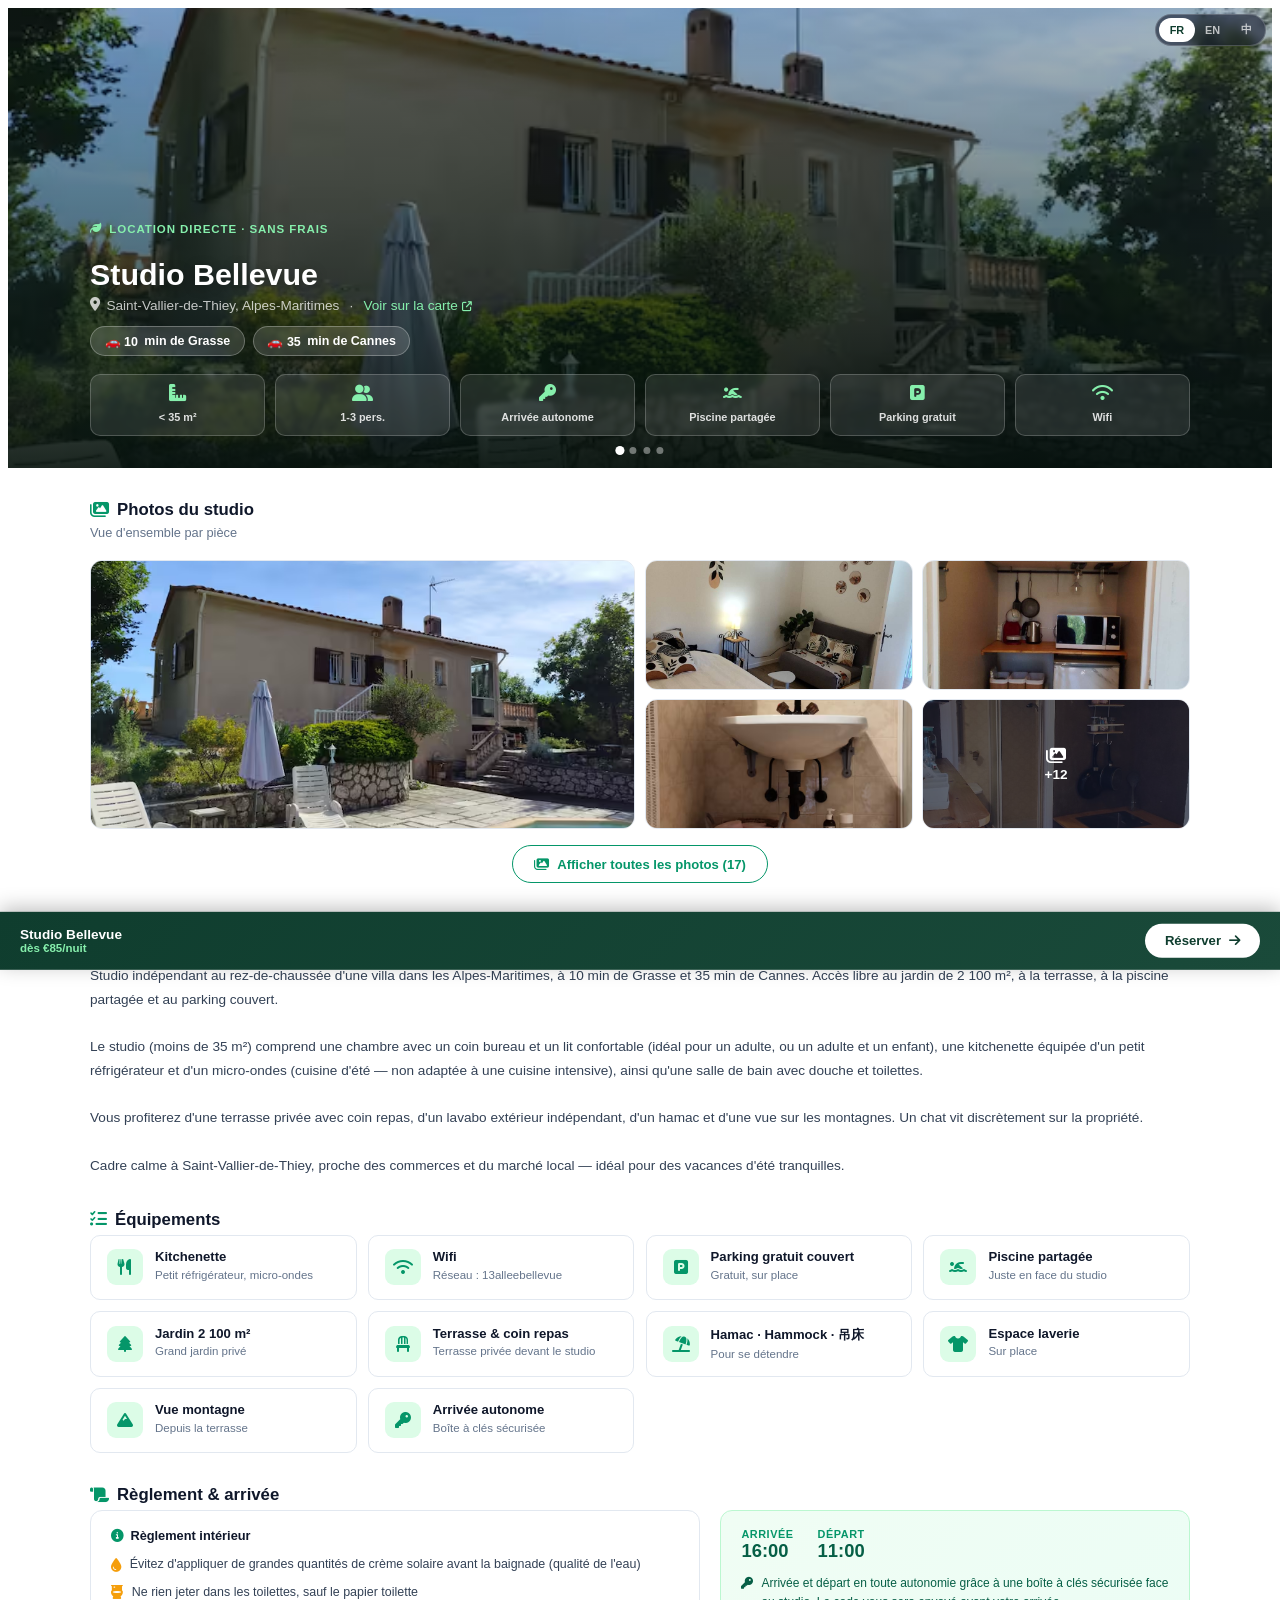
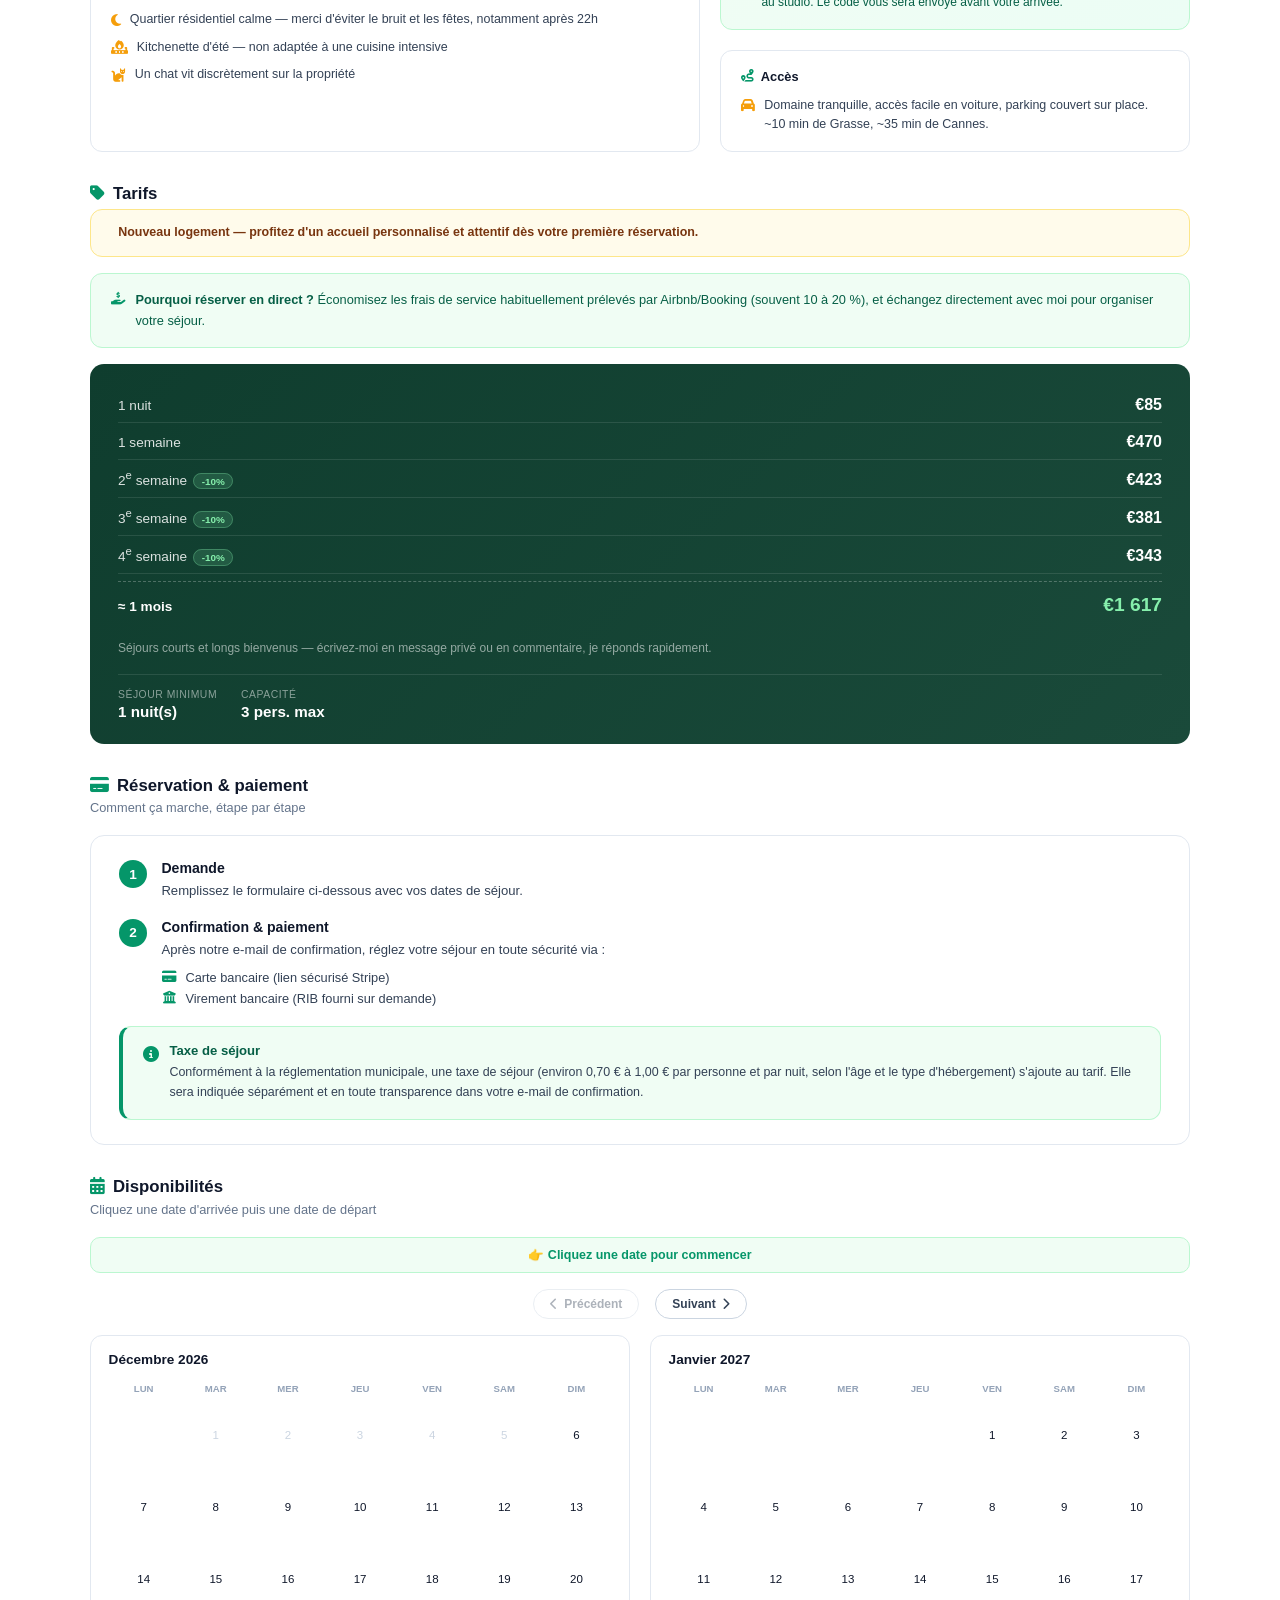
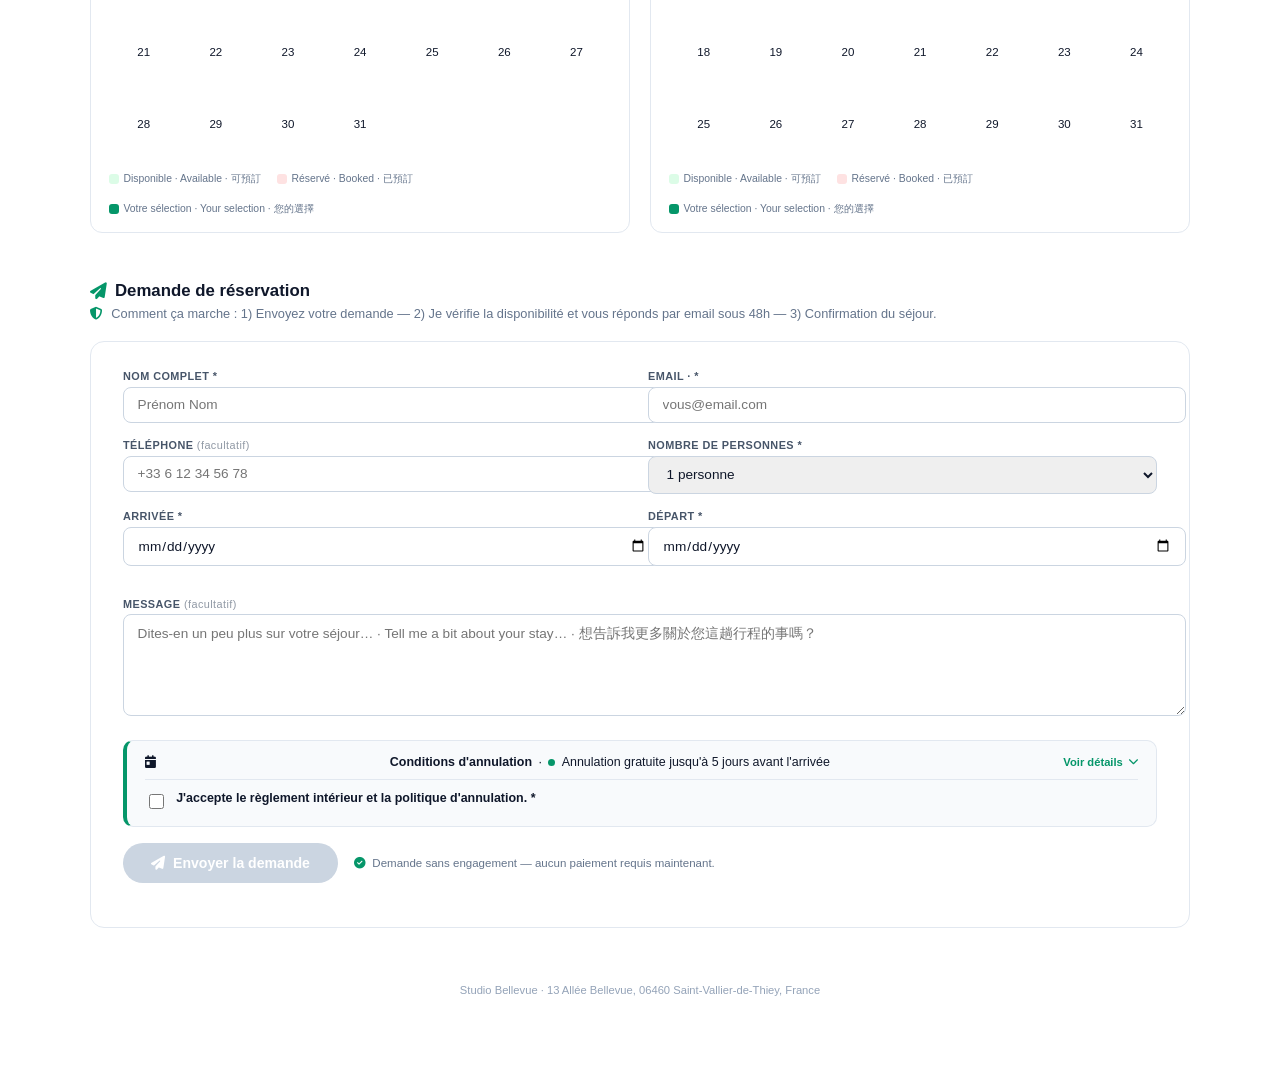
==== commit e7e359f7: "Add trilingual Booking & Payment Terms section New section between Pricing and Availability walks gu" ====
--- a/index.html
+++ b/index.html
@@ -111,13 +111,29 @@
 Quiet setting in Saint-Vallier-de-Thiey, close to shops and the local market — perfect for a peaceful summer stay.
     </div>
     <div class="br-desc lang-tw">
-獨立套房位於阿爾卑斯濱海省一棟別墅的一樓，距離格拉斯（Grasse）車程約10分鐘、坎城（Cannes）車程約35分鐘。可自由使用2,100平方公尺的花園、露台、共用泳池與有頂棚停車位。
-
-套房坪數在35平方公尺以下，包含一間附書桌角落與舒適床鋪的臥室（適合一位成人，或一位成人加一位兒童），一個配有小冰箱與微波爐的小廚房（夏日簡易廚房——不適合大量烹飪），以及一間附淋浴與馬桶的浴室。
-
-您還可以使用附用餐區的私人露台、獨立的室外洗手台、吊床，並欣賞山景。一隻貓咪偶爾會安靜地出現在這棟房產上。
-
-環境安靜，位於 Saint-Vallier-de-Thiey，鄰近商店與當地市集——非常適合悠閒的夏日假期。
+<strong>山居小屋．邀請你來住幾天</strong>
+
+在坎城與格拉斯之間的山上，我們整理好了樓下的一間 Studio，想分享給喜歡慢下來、喜歡大自然的你。
+
+全新改裝完成，舒適、乾淨、安靜。最多可睡三人，提供 WiFi、基本廚房用具，以及一張可以專心工作的小書桌。早晨推開門，迎面而來的是山、是樹、是自由的風。
+
+🌊 豐富的度假體驗隨你取用：
+想去海邊時，SUP 腳踏船與海灘傘都可以免費借用；院子裡也準備了兩台腳踏車，鑰匙直接交給你。如果只想待在原地也很美好——在泳池邊躺一下午，或躲進橡樹下的吊床睡個午覺。
+
+🚗 交通與生活機能：
+建議自駕或租車前來，山居生活會更加自在。雖然身處山林，但每 40 分鐘就有公車往返格拉斯與坎城，亦有直達尼斯機場的特定班車。小村莊生活機能完善：步行 500 公尺即可抵達小超商、大型超市 Intermarché、肉舖、三間麵包店、五間餐廳、電影院與紀念品店。若時間允許，我們也很樂意提供格拉斯車站的免費接送！
+
+💛 來自主人的溫馨心意：
+如果你不介意，偶爾可以和我們一起吃頓飯、聊聊天；我們也會準備親手製作的山中果園果醬，送給從臺灣遠道而來的貴客。
+    </div>
+
+    <div class="br-perks-box lang-tw">
+      <div class="br-perks-title">✨ 預訂直客專屬福利</div>
+      <ul class="br-perks-list">
+        <li><span class="br-perks-emoji" aria-hidden="true">🎁</span> <strong>免費在地伴手禮：</strong>贈送自製山中果園果醬</li>
+        <li><span class="br-perks-emoji" aria-hidden="true">🚗</span> <strong>車站免費接送：</strong>可預約格拉斯（Grasse）車站接送</li>
+        <li><span class="br-perks-emoji" aria-hidden="true">🏡</span> <strong>深度交流：</strong>歡迎一起共進晚餐、話家常</li>
+      </ul>
     </div>
   </section>
 
@@ -138,6 +154,8 @@
       <div class="br-amenity"><div class="br-amenity-icon"><i class="fas fa-shirt"></i></div><div><div class="br-amenity-title"><span class="lang-fr">Espace laverie</span><span class="lang-en">Laundry area</span><span class="lang-tw">洗衣區</span></div><div class="br-amenity-desc"><span class="lang-fr">Sur place</span><span class="lang-en">On site</span><span class="lang-tw">現場設有</span></div></div></div>
       <div class="br-amenity"><div class="br-amenity-icon"><i class="fas fa-mountain"></i></div><div><div class="br-amenity-title"><span class="lang-fr">Vue montagne</span><span class="lang-en">Mountain view</span><span class="lang-tw">山景</span></div><div class="br-amenity-desc"><span class="lang-fr">Depuis la terrasse</span><span class="lang-en">From the terrace</span><span class="lang-tw">從露台眺望</span></div></div></div>
       <div class="br-amenity"><div class="br-amenity-icon"><i class="fas fa-key"></i></div><div><div class="br-amenity-title"><span class="lang-fr">Arrivée autonome</span><span class="lang-en">Self check-in</span><span class="lang-tw">自助入住</span></div><div class="br-amenity-desc"><span class="lang-fr">Boîte à clés sécurisée</span><span class="lang-en">Secure lockbox</span><span class="lang-tw">保險鑰匙盒</span></div></div></div>
+      <div class="br-amenity lang-tw"><div class="br-amenity-icon"><i class="fas fa-life-ring"></i></div><div><div class="br-amenity-title">🏄‍♂️ 免費海灘裝備</div><div class="br-amenity-desc">提供 SUP 腳踏船與海灘傘借用</div></div></div>
+      <div class="br-amenity lang-tw"><div class="br-amenity-icon"><i class="fas fa-bicycle"></i></div><div><div class="br-amenity-title">🚲 免費自行車</div><div class="br-amenity-desc">院子備有 2 台腳踏車自由探索</div></div></div>
     </div>
   </section>
 
@@ -245,6 +263,62 @@
     </div>
   </section>
 
+  <!-- ── BOOKING & PAYMENT TERMS ──────────────────────────────── -->
+  <section class="br-section" style="padding-top:0;">
+    <div class="br-section-title">
+      <i class="fas fa-credit-card"></i>
+      <span class="lang-fr">Réservation & paiement</span><span class="lang-en">Booking & Payment</span><span class="lang-tw">預訂與付款說明</span>
+    </div>
+    <div class="br-section-sub">
+      <span class="lang-fr">Comment ça marche, étape par étape</span>
+      <span class="lang-en">How it works, step by step</span>
+      <span class="lang-tw">流程說明，一步一步來</span>
+    </div>
+
+    <div class="br-payment-card">
+      <ol class="br-payment-steps">
+        <li>
+          <span class="br-payment-step-num">1</span>
+          <div>
+            <div class="br-payment-step-title"><span class="lang-fr">Demande</span><span class="lang-en">Request</span><span class="lang-tw">提出申請</span></div>
+            <div class="br-payment-step-desc">
+              <span class="lang-fr">Remplissez le formulaire ci-dessous avec vos dates de séjour.</span>
+              <span class="lang-en">Fill out the form below with your stay dates.</span>
+              <span class="lang-tw">填寫表單送出您的入住日期。</span>
+            </div>
+          </div>
+        </li>
+        <li>
+          <span class="br-payment-step-num">2</span>
+          <div>
+            <div class="br-payment-step-title"><span class="lang-fr">Confirmation & paiement</span><span class="lang-en">Confirm & pay</span><span class="lang-tw">確認與付款</span></div>
+            <div class="br-payment-step-desc">
+              <span class="lang-fr">Après notre e-mail de confirmation, réglez votre séjour en toute sécurité via :</span>
+              <span class="lang-en">After our confirmation email, pay for your stay securely via:</span>
+              <span class="lang-tw">收到我們的確認信後，您可以透過以下安全方式完成支付：</span>
+            </div>
+            <ul class="br-payment-methods">
+              <li><i class="fas fa-credit-card"></i> <span class="lang-fr">Carte bancaire (lien sécurisé Stripe)</span><span class="lang-en">Card payment (secure Stripe link)</span><span class="lang-tw">信用卡線上刷卡（Stripe 安全連結）</span></li>
+              <li><i class="fas fa-building-columns"></i> <span class="lang-fr">Virement bancaire (RIB fourni sur demande)</span><span class="lang-en">Bank transfer (RIB provided on request)</span><span class="lang-tw">銀行轉帳 Virement（可依需求提供 RIB）</span></li>
+            </ul>
+          </div>
+        </li>
+      </ol>
+
+      <div class="br-payment-tax-note">
+        <i class="fas fa-circle-info"></i>
+        <div>
+          <strong><span class="lang-fr">Taxe de séjour</span><span class="lang-en">Tourist tax</span><span class="lang-tw">關於地方旅遊稅（Taxe de séjour）</span></strong>
+          <p>
+            <span class="lang-fr">Conformément à la réglementation municipale, une taxe de séjour (environ 0,70 € à 1,00 € par personne et par nuit, selon l'âge et le type d'hébergement) s'ajoute au tarif. Elle sera indiquée séparément et en toute transparence dans votre e-mail de confirmation.</span>
+            <span class="lang-en">In line with local municipal regulations, a small tourist tax (around €0.70–€1.00 per person per night, depending on age and accommodation type) applies on top of the rate. It will be itemized separately and transparently in your confirmation email.</span>
+            <span class="lang-tw">依照法國市政法規，每人每晚需額外收取少許觀光稅（約 €0.70 至 €1.00 區間，視實際年齡與房型而定），我們將會在確認信中為您單獨列出並透明結算。</span>
+          </p>
+        </div>
+      </div>
+    </div>
+  </section>
+
   <!-- ── AVAILABILITY CALENDAR ────────────────────────────────── -->
   <section class="br-section" style="padding-top:0;scroll-margin-top:1rem;" id="br-availability">
     <div class="br-section-title">
@@ -287,7 +361,8 @@
     </div>
 
     <div class="br-form-card">
-      <form id="br-booking-form" action="https://formspree.io/f/xykrdgpa" method="POST" class="br-form-grid">
+      <form id="br-booking-form" action="https://formspree.io/f/xykrdgpa" method="POST">
+       <div class="br-form-fields br-form-grid" id="br-form-fields">
 
         <div>
           <label class="br-label" for="br-name"><span class="lang-fr">Nom complet</span><span class="lang-en">Full name</span><span class="lang-tw">姓名</span> *</label>
@@ -349,7 +424,7 @@
               <p class="br-policy-more-text">
                 <span class="lang-fr">Annulation gratuite jusqu'à 5 jours avant la date d'arrivée. Si le voyageur annule moins de 48 heures avant l'arrivée, la première nuit ainsi que 50 % du montant total pour les nuits restantes sont non remboursables. En cas de non-présentation (no-show), la totalité du séjour est facturée.</span>
                 <span class="lang-en">Free cancellation up to 5 days before check-in. If the guest cancels less than 48 hours before check-in, the first night plus 50% of the total for the remaining nights are non-refundable. For no-shows, the total amount of the stay is charged.</span>
-                <span class="lang-tw">入住前5天以上取消可全額退款。若在入住前不到48小時取消，僅收取第一晚房費，其餘天數將全額退還。如未入住（no-show），將收取全額住宿費用。貼心提醒：您可選擇現場支付現金，或依需求以銀行匯款方式付款，方便安心。</span>
+                <span class="lang-tw">入住前5天以上取消可全額退款。若在入住前不到48小時取消，或未入住（no-show），僅收取第一晚房費，其餘天數將全額退還。貼心提醒：您可選擇現場支付現金，或依需求以銀行匯款方式付款，方便安心。</span>
               </p>
             </details>
 
@@ -385,14 +460,6 @@
         </p>
 
         <div class="br-form-full">
-          <div class="br-form-success" id="br-form-success">
-            <i class="fas fa-check-circle" style="font-size:1.1rem;"></i>
-            <span>
-              <span class="lang-fr">Demande envoyée — merci ! Réponse par email sous 48h.</span>
-              <span class="lang-en">Request sent — thank you! Reply by email within 48h.</span>
-              <span class="lang-tw">申請已送出，謝謝！我將於48小時內以電子郵件回覆您。</span>
-            </span>
-          </div>
           <div class="br-form-error" id="br-form-error">
             <i class="fas fa-triangle-exclamation" style="font-size:1.1rem;"></i>
             <span>
@@ -402,6 +469,22 @@
             </span>
           </div>
         </div>
+
+       </div>
+
+       <div class="br-success-screen" id="br-success-screen" hidden>
+         <div class="br-success-emoji" aria-hidden="true">🎉</div>
+         <h3 class="br-success-title">
+           <span class="lang-fr">Demande envoyée avec succès !</span>
+           <span class="lang-en">Request sent successfully!</span>
+           <span class="lang-tw">申請已成功送出！</span>
+         </h3>
+         <p class="br-success-body" id="br-success-body"></p>
+         <button type="button" class="br-success-home-btn" id="br-success-home-btn">
+           <i class="fas fa-arrow-up"></i>
+           <span class="lang-fr">Retour à l'accueil</span><span class="lang-en">Back to home</span><span class="lang-tw">回到首頁</span>
+         </button>
+       </div>
       </form>
     </div>
   </section>
--- a/assets/css/style.css
+++ b/assets/css/style.css
@@ -134,6 +134,16 @@
 /* ── Description ──────────────────────────────────────────────── */
 .br-desc { font-size: 0.85rem; color: #334155; line-height: 1.75; white-space: pre-line; }
 .br-desc strong { color: #0f172a; }
+
+.br-perks-box {
+  background: #f0fdf4; border: 1px solid #bbf7d0; border-left: 4px solid #059669; border-radius: 12px;
+  padding: 1.1rem 1.25rem; margin-top: 1.25rem;
+}
+.br-perks-title { font-size: 0.85rem; font-weight: 800; color: #065f46; margin-bottom: 0.65rem; }
+.br-perks-list { display: flex; flex-direction: column; gap: 0.5rem; margin: 0; padding: 0; list-style: none; }
+.br-perks-list li { font-size: 0.8rem; color: #334155; line-height: 1.55; }
+.br-perks-list strong { color: #0f172a; }
+.br-perks-emoji { margin-right: 0.3rem; }
 
 /* ── Amenities ────────────────────────────────────────────────── */
 .br-amenities-grid {
@@ -204,6 +214,30 @@
 .br-pricing-facts { display: flex; flex-wrap: wrap; gap: 1.5rem; padding-top: 0.9rem; border-top: 1px solid rgba(255,255,255,0.1); }
 .br-pricing-fact-label { font-size: 0.65rem; text-transform: uppercase; letter-spacing: 0.05em; color: rgba(255,255,255,0.5); }
 .br-pricing-fact-value { font-size: 0.95rem; font-weight: 700; color: #fff; margin-top: 0.15rem; }
+
+/* ── Booking & payment terms ────────────────────────────────────── */
+.br-payment-card {
+  background: #fff; border: 1px solid #e2e8f0; border-radius: 14px; padding: 1.5rem 1.75rem;
+}
+.br-payment-steps { list-style: none; margin: 0 0 1.25rem; padding: 0; display: flex; flex-direction: column; gap: 1.1rem; }
+.br-payment-steps > li { display: flex; gap: 0.9rem; align-items: flex-start; }
+.br-payment-step-num {
+  width: 28px; height: 28px; border-radius: 50%; background: #059669; color: #fff; font-weight: 800; font-size: 0.85rem;
+  display: flex; align-items: center; justify-content: center; flex-shrink: 0;
+}
+.br-payment-step-title { font-size: 0.88rem; font-weight: 800; color: #0f172a; margin-bottom: 0.25rem; }
+.br-payment-step-desc { font-size: 0.82rem; color: #334155; line-height: 1.6; }
+.br-payment-methods { list-style: none; margin: 0.6rem 0 0; padding: 0; display: flex; flex-direction: column; gap: 0.4rem; }
+.br-payment-methods li { display: flex; align-items: center; gap: 0.5rem; font-size: 0.8rem; color: #334155; }
+.br-payment-methods i { color: #059669; width: 1rem; text-align: center; }
+
+.br-payment-tax-note {
+  background: #f0fdf4; border: 1px solid #bbf7d0; border-left: 4px solid #059669; border-radius: 12px;
+  padding: 1rem 1.25rem; display: flex; gap: 0.65rem; align-items: flex-start;
+}
+.br-payment-tax-note i { color: #059669; margin-top: 0.2rem; flex-shrink: 0; }
+.br-payment-tax-note strong { display: block; font-size: 0.82rem; color: #065f46; margin-bottom: 0.3rem; }
+.br-payment-tax-note p { font-size: 0.78rem; color: #334155; line-height: 1.6; margin: 0; }
 
 /* ── Calendar ─────────────────────────────────────────────────── */
 .br-cal-hint {
@@ -335,14 +369,30 @@
 }
 .br-submit-btn:hover { background: #047857; transform: translateY(-1px); }
 .br-submit-btn:disabled { background: #cbd5e1; cursor: not-allowed; transform: none; }
-.br-form-success {
-  display: none; align-items: center; gap: 0.6rem; background: #dcfce7; border: 1px solid #86efac;
-  border-radius: 10px; padding: 0.85rem 1rem; margin-top: 1rem; color: #065f46; font-size: 0.82rem; font-weight: 600;
-}
 .br-form-error {
   display: none; align-items: center; gap: 0.6rem; background: #fef2f2; border: 1px solid #fecaca;
   border-radius: 10px; padding: 0.85rem 1rem; margin-top: 1rem; color: #b91c1c; font-size: 0.82rem; font-weight: 600;
 }
+
+@keyframes br-fade-in-up {
+  from { opacity: 0; transform: translateY(10px); }
+  to { opacity: 1; transform: translateY(0); }
+}
+.br-success-screen {
+  display: none; flex-direction: column; align-items: center; text-align: center;
+  padding: 2.5rem 1.5rem; gap: 0.6rem; animation: br-fade-in-up 0.4s ease;
+}
+.br-success-screen[hidden] { display: none; }
+.br-success-screen.br-success-visible { display: flex; }
+.br-success-emoji { font-size: 2.75rem; line-height: 1; }
+.br-success-title { font-size: 1.2rem; font-weight: 800; color: #065f46; margin: 0; }
+.br-success-body { font-size: 0.9rem; color: #334155; line-height: 1.65; max-width: 32rem; margin: 0; }
+.br-success-home-btn {
+  display: inline-flex; align-items: center; gap: 0.5rem; padding: 0.65rem 1.5rem; margin-top: 0.5rem;
+  border-radius: 99px; background: #fff; color: #059669; font-size: 0.82rem; font-weight: 700;
+  border: 1.5px solid #059669; cursor: pointer; transition: background 0.15s, transform 0.1s;
+}
+.br-success-home-btn:hover { background: #f0fdf4; transform: translateY(-1px); }
 
 /* ── Footer ───────────────────────────────────────────────────── */
 .br-footer { text-align: center; padding: 1.5rem 1.5rem 5.5rem; font-size: 0.7rem; color: #94a3b8; }
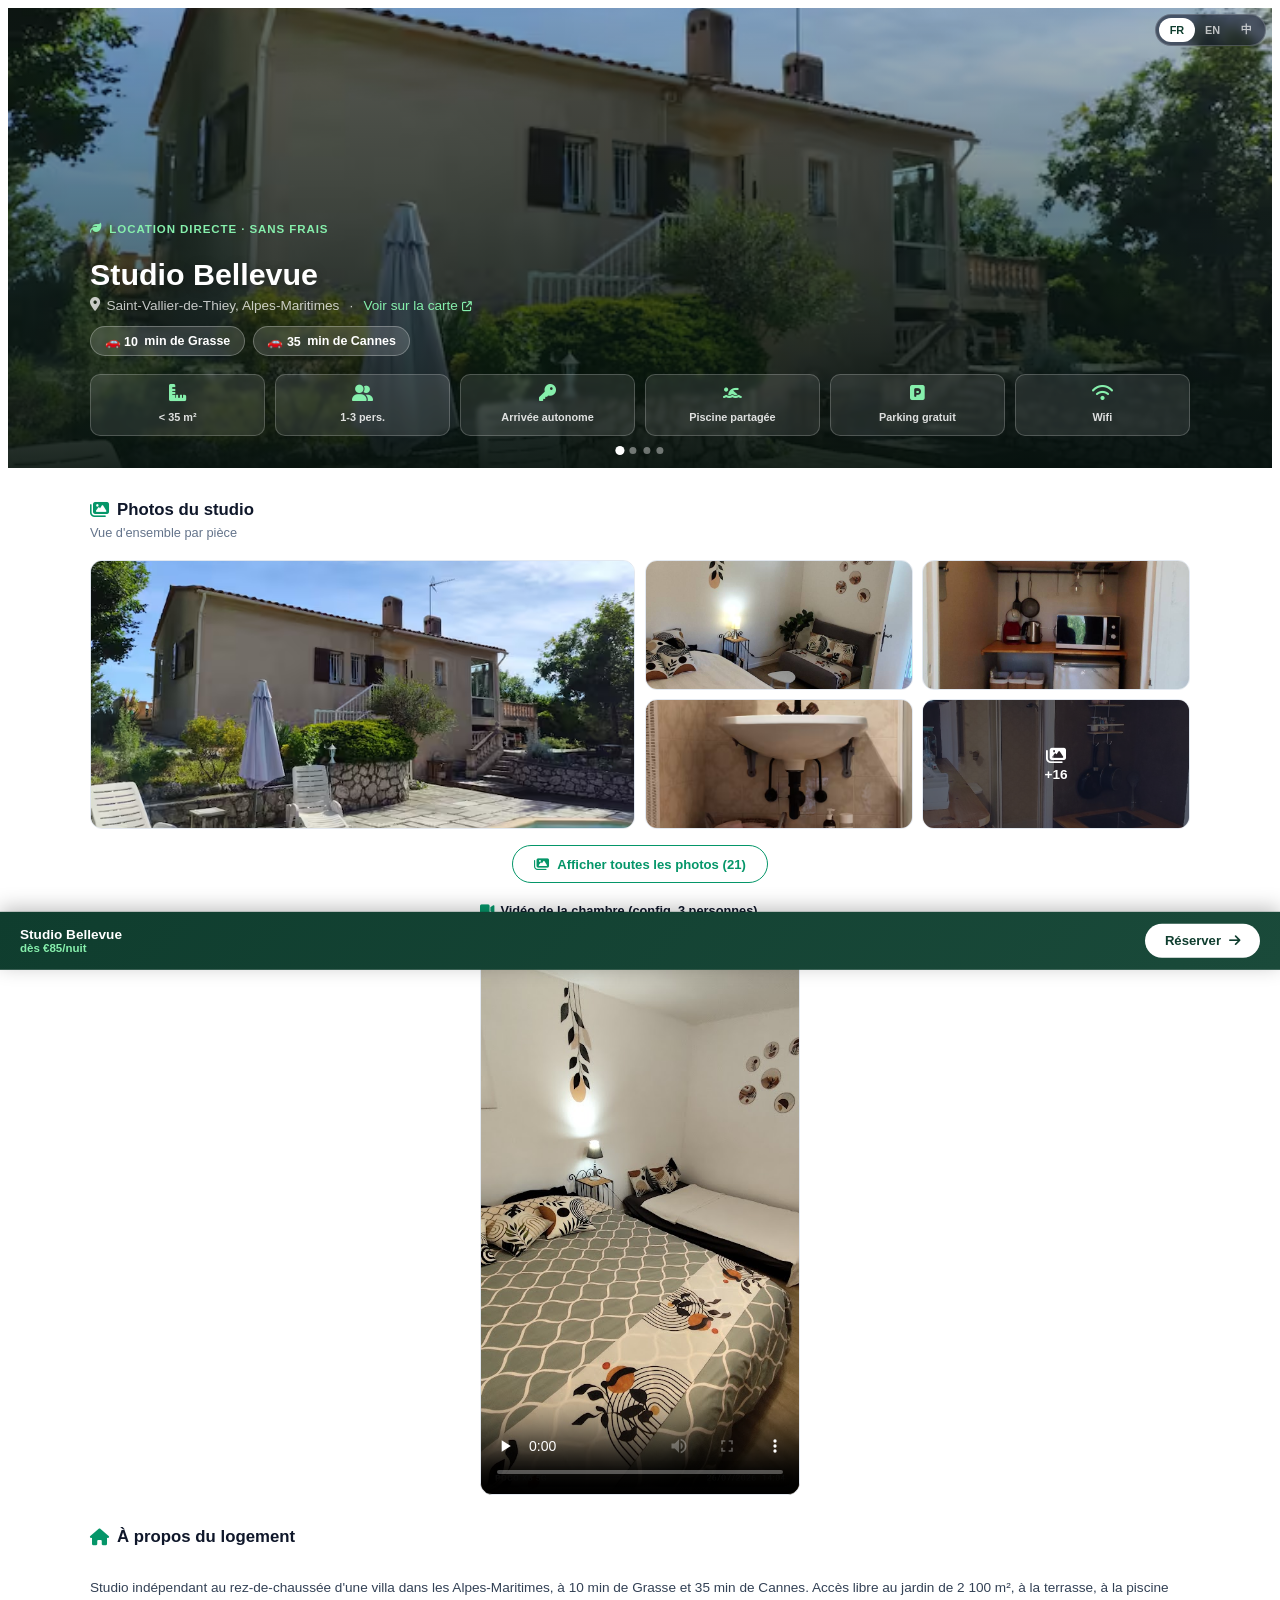
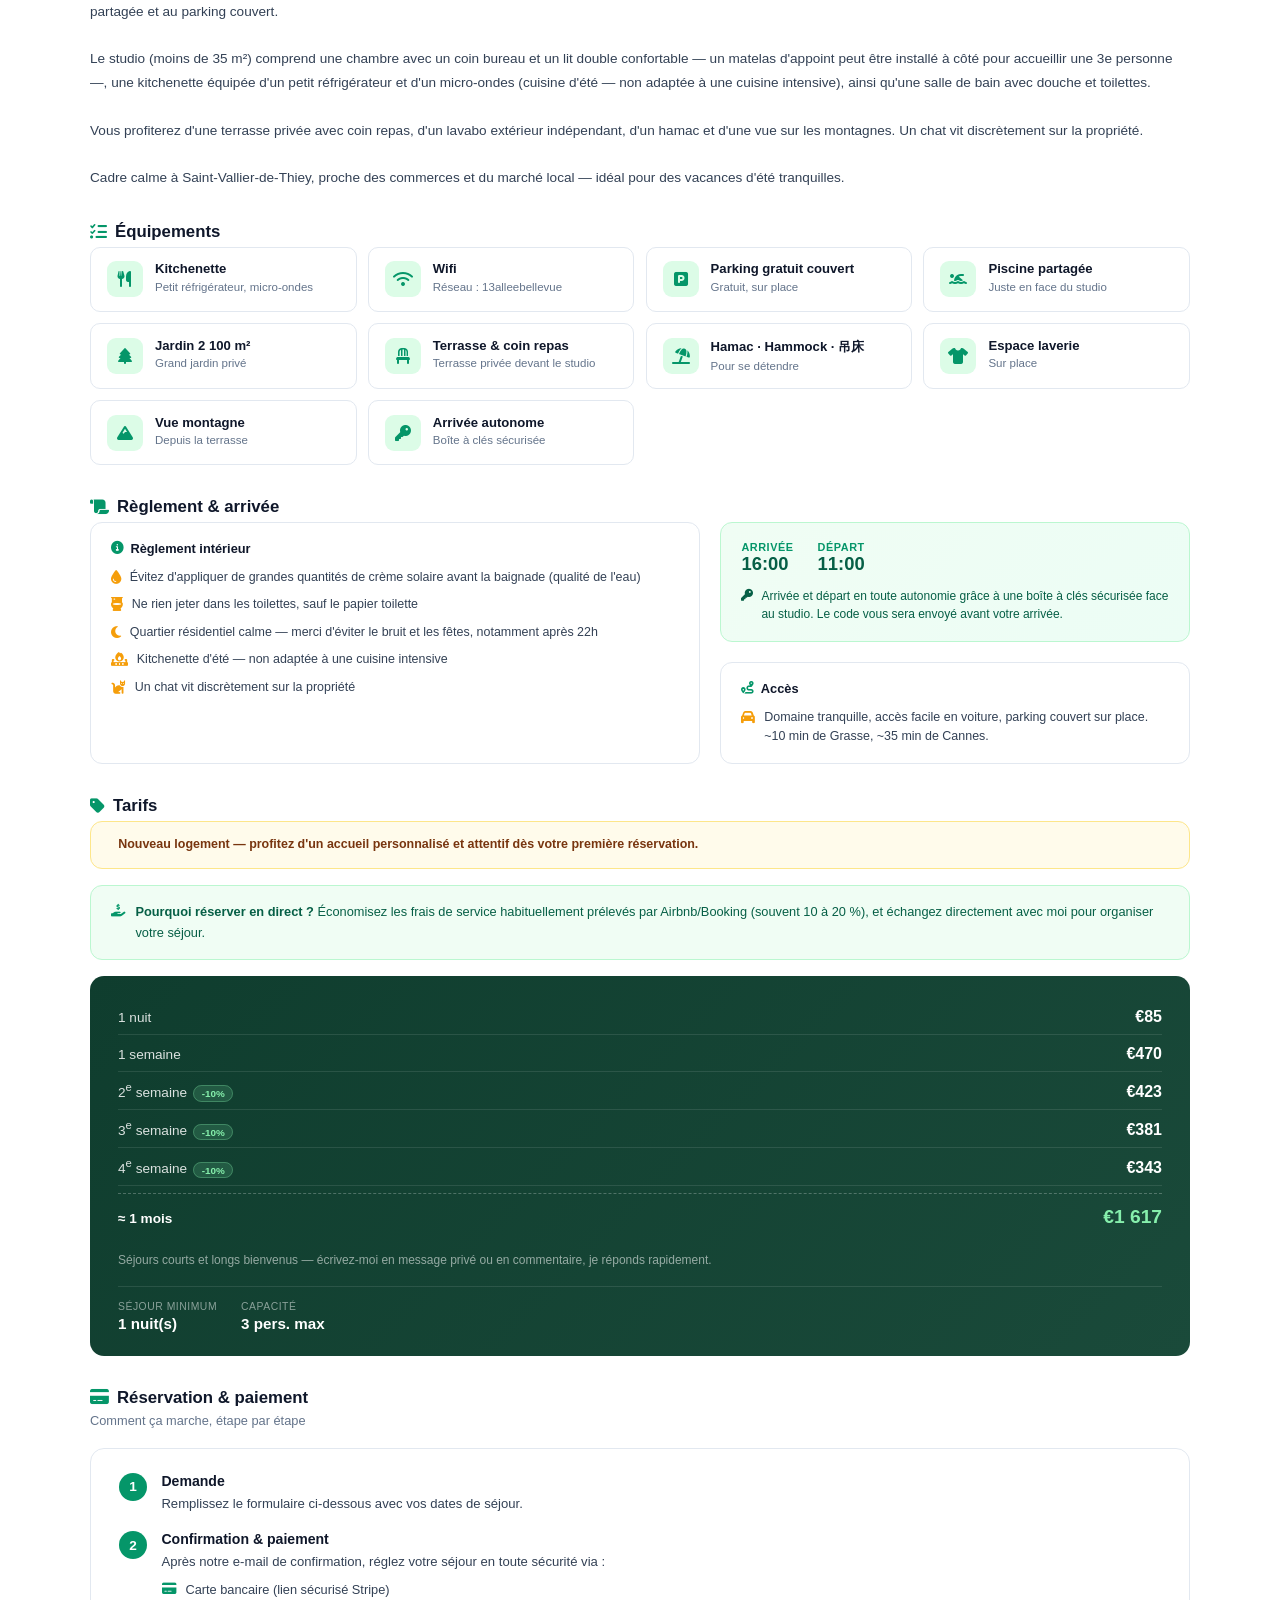
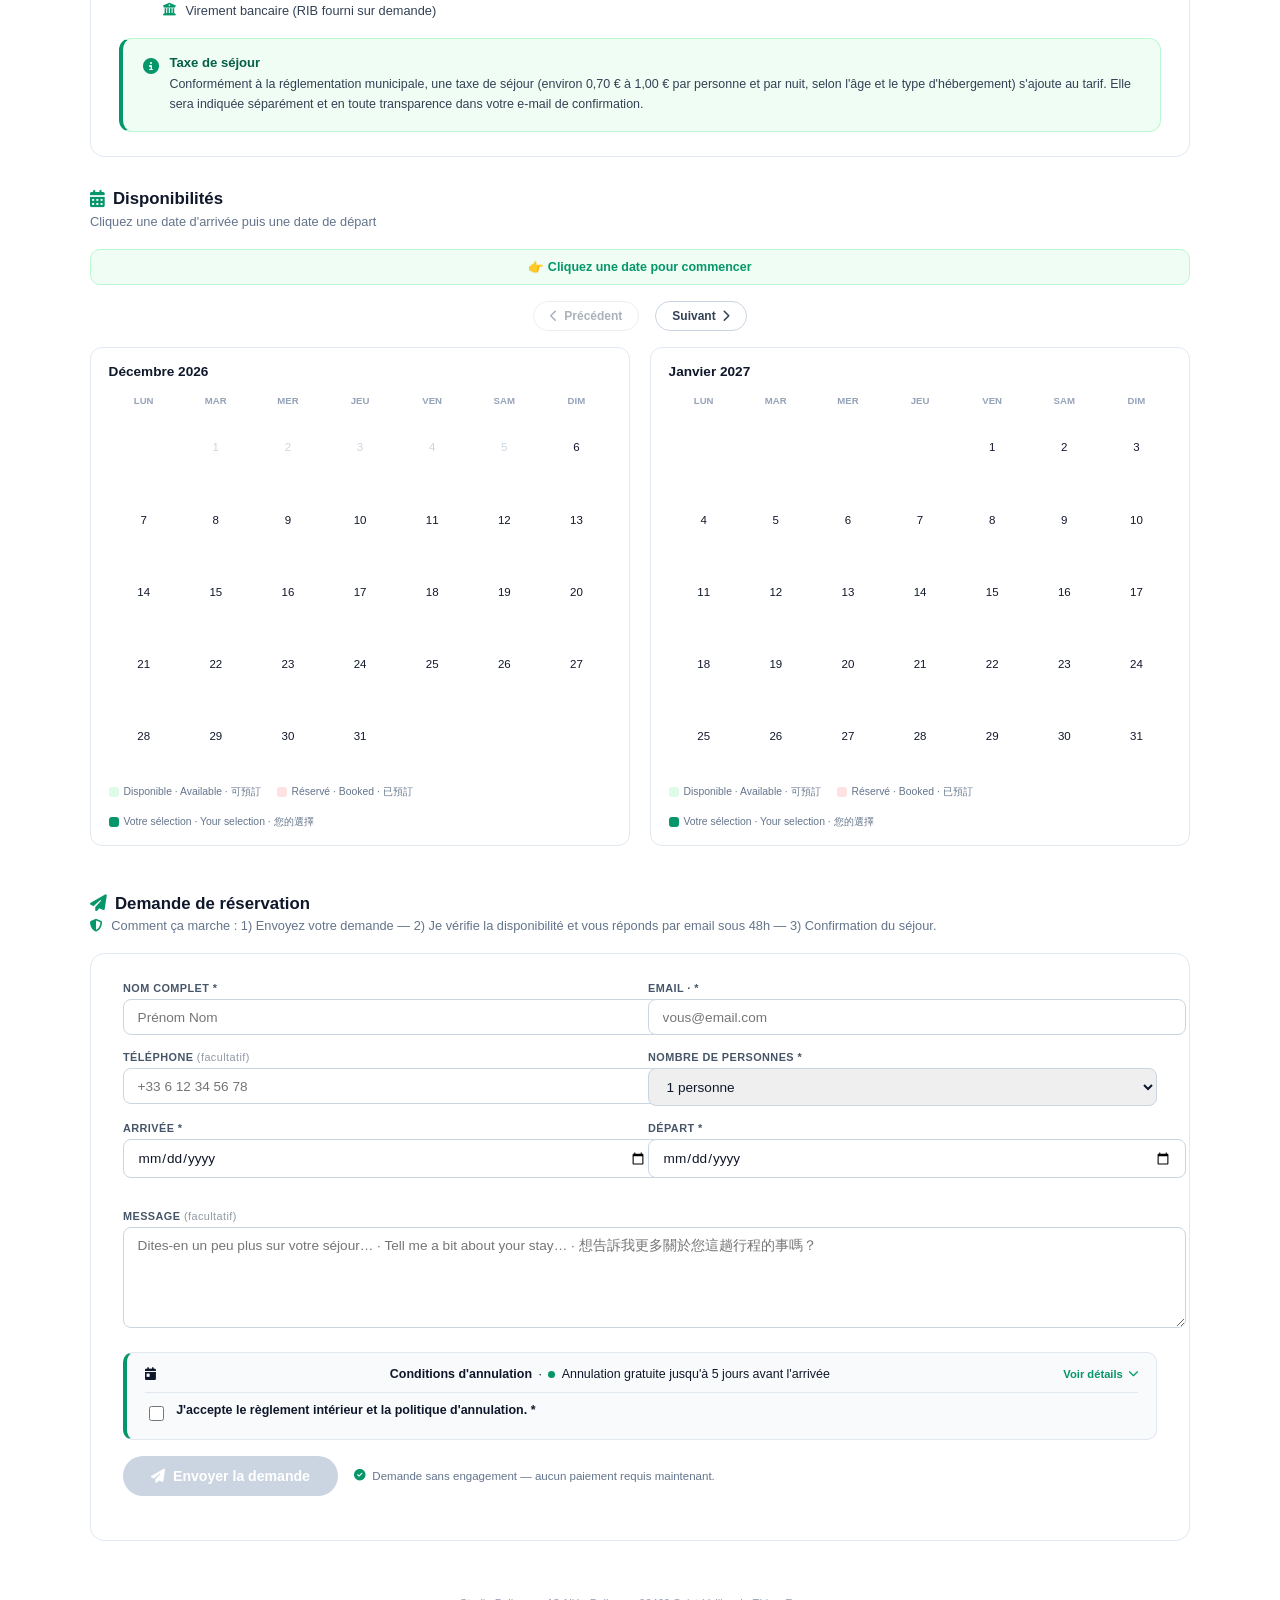
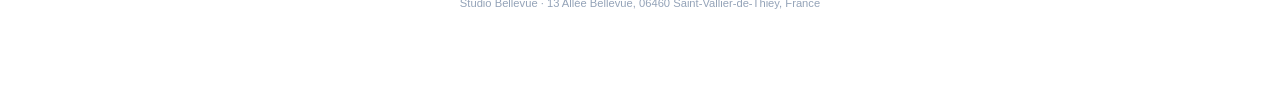
==== commit dce7ec5f: "Add new bedroom/kitchenette photos and a click-to-play room video New photos show the 3-guest bedroo" ====
--- a/index.html
+++ b/index.html
@@ -84,6 +84,20 @@
       <span class="lang-fr">Vue d'ensemble par pièce</span><span class="lang-en">Room-by-room overview</span><span class="lang-tw">各空間一覽</span>
     </div>
     <div id="br-gallery"></div>
+
+    <div class="br-video-wrap">
+      <div class="br-video-label">
+        <i class="fas fa-video"></i>
+        <span class="lang-fr">Vidéo de la chambre (config. 3 personnes)</span>
+        <span class="lang-en">Bedroom video (3-guest setup)</span>
+        <span class="lang-tw">房間影片（三人房型）</span>
+      </div>
+      <div class="br-video-frame">
+        <video controls preload="none" playsinline poster="assets/photos/chambre4.jpg">
+          <source src="assets/bellevue.mp4" type="video/mp4">
+        </video>
+      </div>
+    </div>
   </section>
 
   <!-- ── DESCRIPTION ──────────────────────────────────────────── -->
@@ -95,7 +109,7 @@
     <div class="br-desc lang-fr">
 Studio indépendant au rez-de-chaussée d'une villa dans les Alpes-Maritimes, à 10 min de Grasse et 35 min de Cannes. Accès libre au jardin de 2 100 m², à la terrasse, à la piscine partagée et au parking couvert.
 
-Le studio (moins de 35 m²) comprend une chambre avec un coin bureau et un lit confortable (idéal pour un adulte, ou un adulte et un enfant), une kitchenette équipée d'un petit réfrigérateur et d'un micro-ondes (cuisine d'été — non adaptée à une cuisine intensive), ainsi qu'une salle de bain avec douche et toilettes.
+Le studio (moins de 35 m²) comprend une chambre avec un coin bureau et un lit double confortable — un matelas d'appoint peut être installé à côté pour accueillir une 3e personne —, une kitchenette équipée d'un petit réfrigérateur et d'un micro-ondes (cuisine d'été — non adaptée à une cuisine intensive), ainsi qu'une salle de bain avec douche et toilettes.
 
 Vous profiterez d'une terrasse privée avec coin repas, d'un lavabo extérieur indépendant, d'un hamac et d'une vue sur les montagnes. Un chat vit discrètement sur la propriété.
 
@@ -104,7 +118,7 @@
     <div class="br-desc lang-en">
 Independent ground-floor studio in a villa in the Alpes-Maritimes, 10 min from Grasse and 35 min from Cannes. Free access to the 2,100 m² garden, terrace, shared pool, and covered parking.
 
-The studio (under 35 m²) includes a bedroom with a desk corner and a comfortable bed (ideal for one adult, or one adult and one child), a kitchenette with a small fridge and microwave (summer kitchen — not suited for heavy cooking), and a bathroom with shower and toilet.
+The studio (under 35 m²) includes a bedroom with a desk corner and a comfortable double bed — an extra mattress can be set up alongside it for a 3rd guest —, a kitchenette with a small fridge and microwave (summer kitchen — not suited for heavy cooking), and a bathroom with shower and toilet.
 
 You'll also enjoy a private terrace with a dining area, an independent outdoor sink, a hammock, and mountain views. A cat lives discreetly on the property.
 
--- a/assets/css/style.css
+++ b/assets/css/style.css
@@ -109,6 +109,18 @@
 @media (max-width: 640px) {
   .br-bento-grid { grid-template-columns: repeat(2, 1fr); grid-auto-rows: 110px; }
 }
+
+/* Video tour card — portrait clip, click-to-play (no preload) */
+.br-video-wrap { max-width: 320px; margin: 1.25rem auto 0; }
+.br-video-label {
+  font-size: 0.8rem; font-weight: 700; color: #0f172a;
+  display: flex; align-items: center; gap: 0.4rem; margin-bottom: 0.5rem;
+}
+.br-video-label i { color: #059669; }
+.br-video-frame {
+  border-radius: 12px; overflow: hidden; border: 1px solid #e2e8f0; background: #000;
+}
+.br-video-frame video { width: 100%; display: block; }
 
 /* Lightbox */
 .br-lightbox {
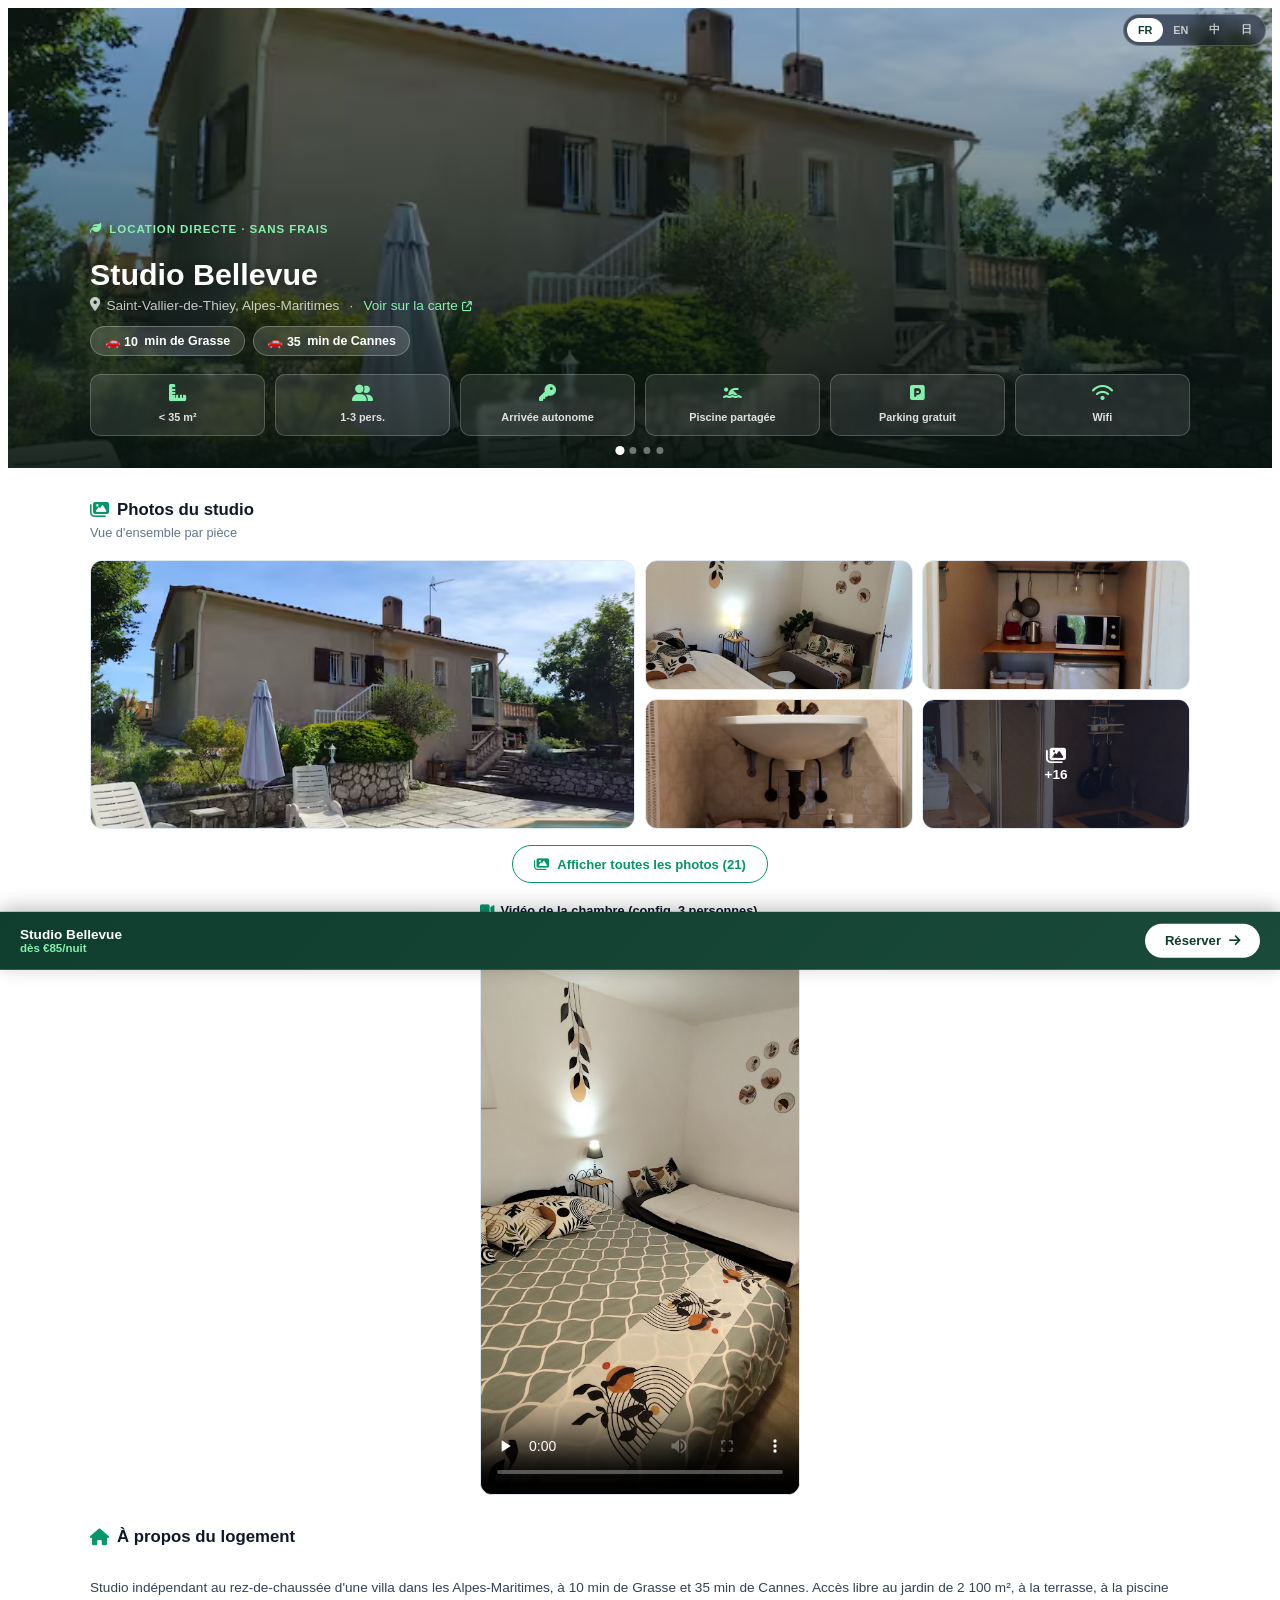
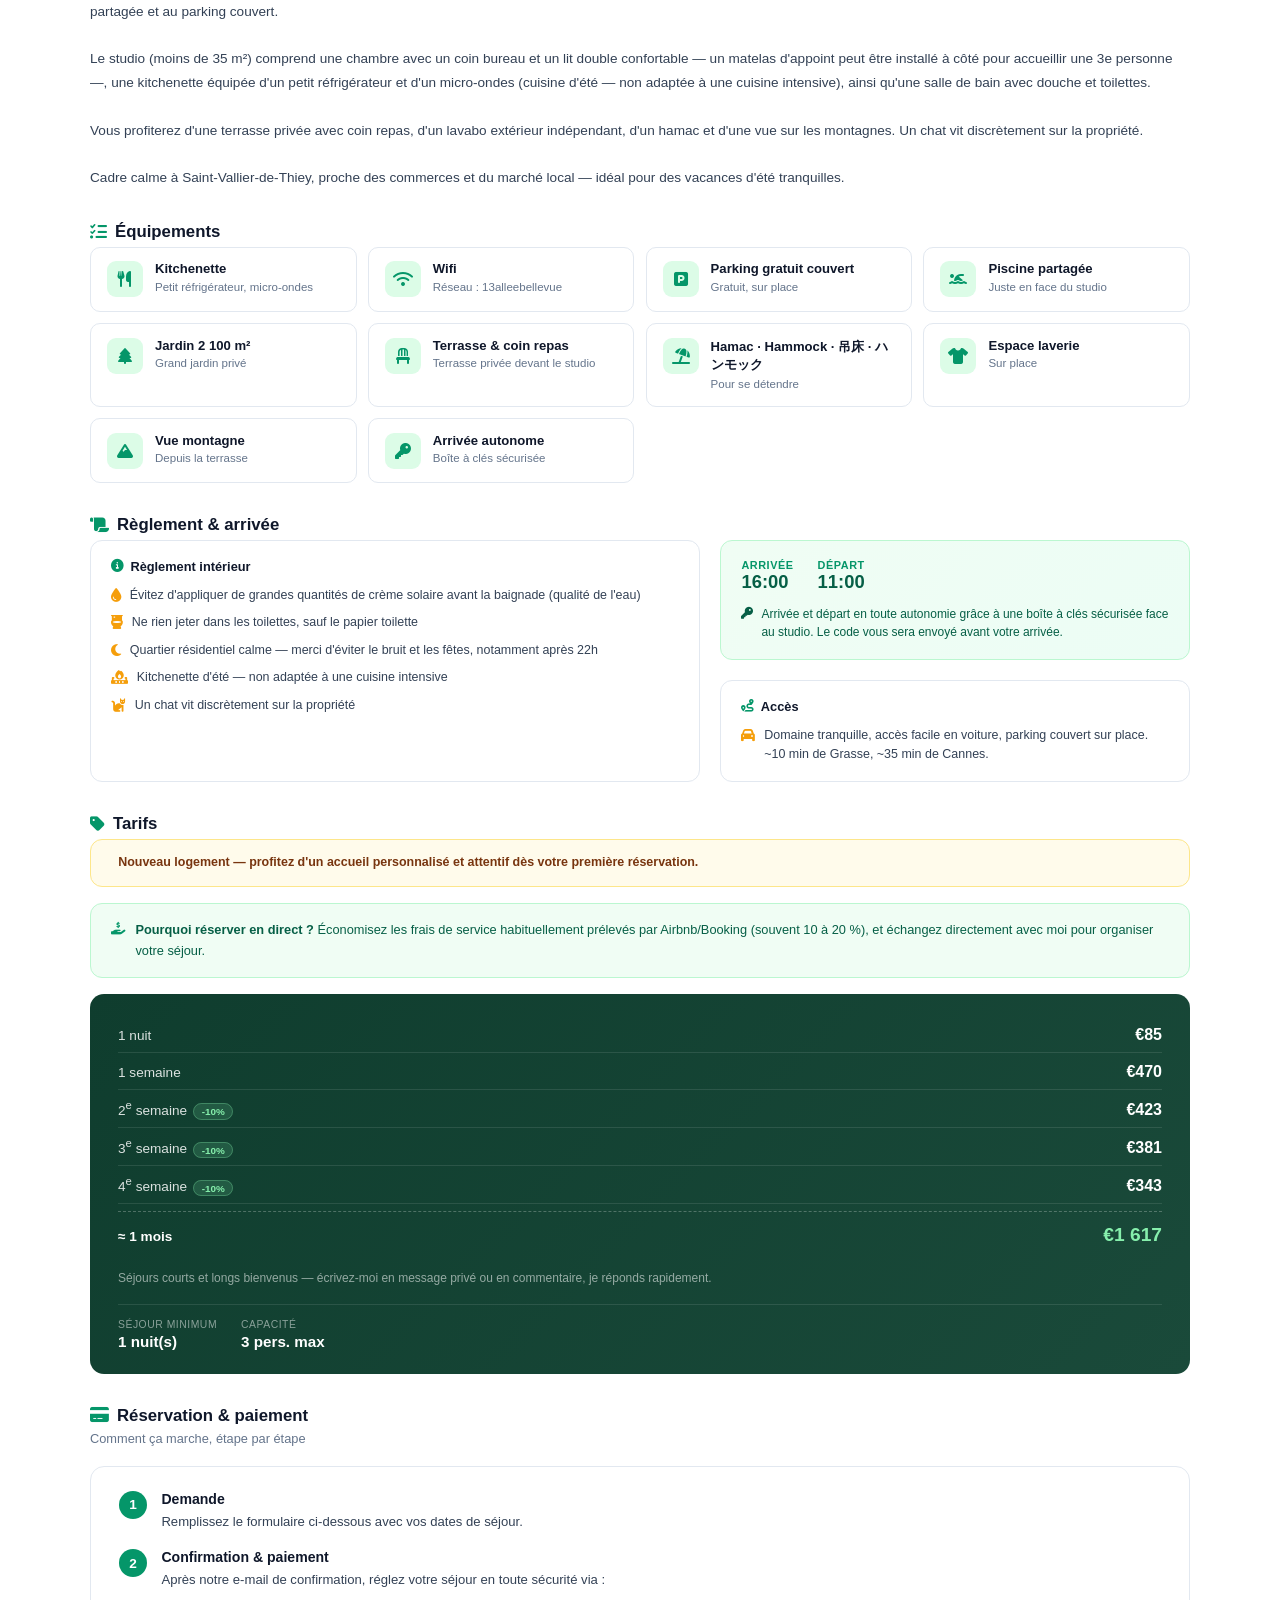
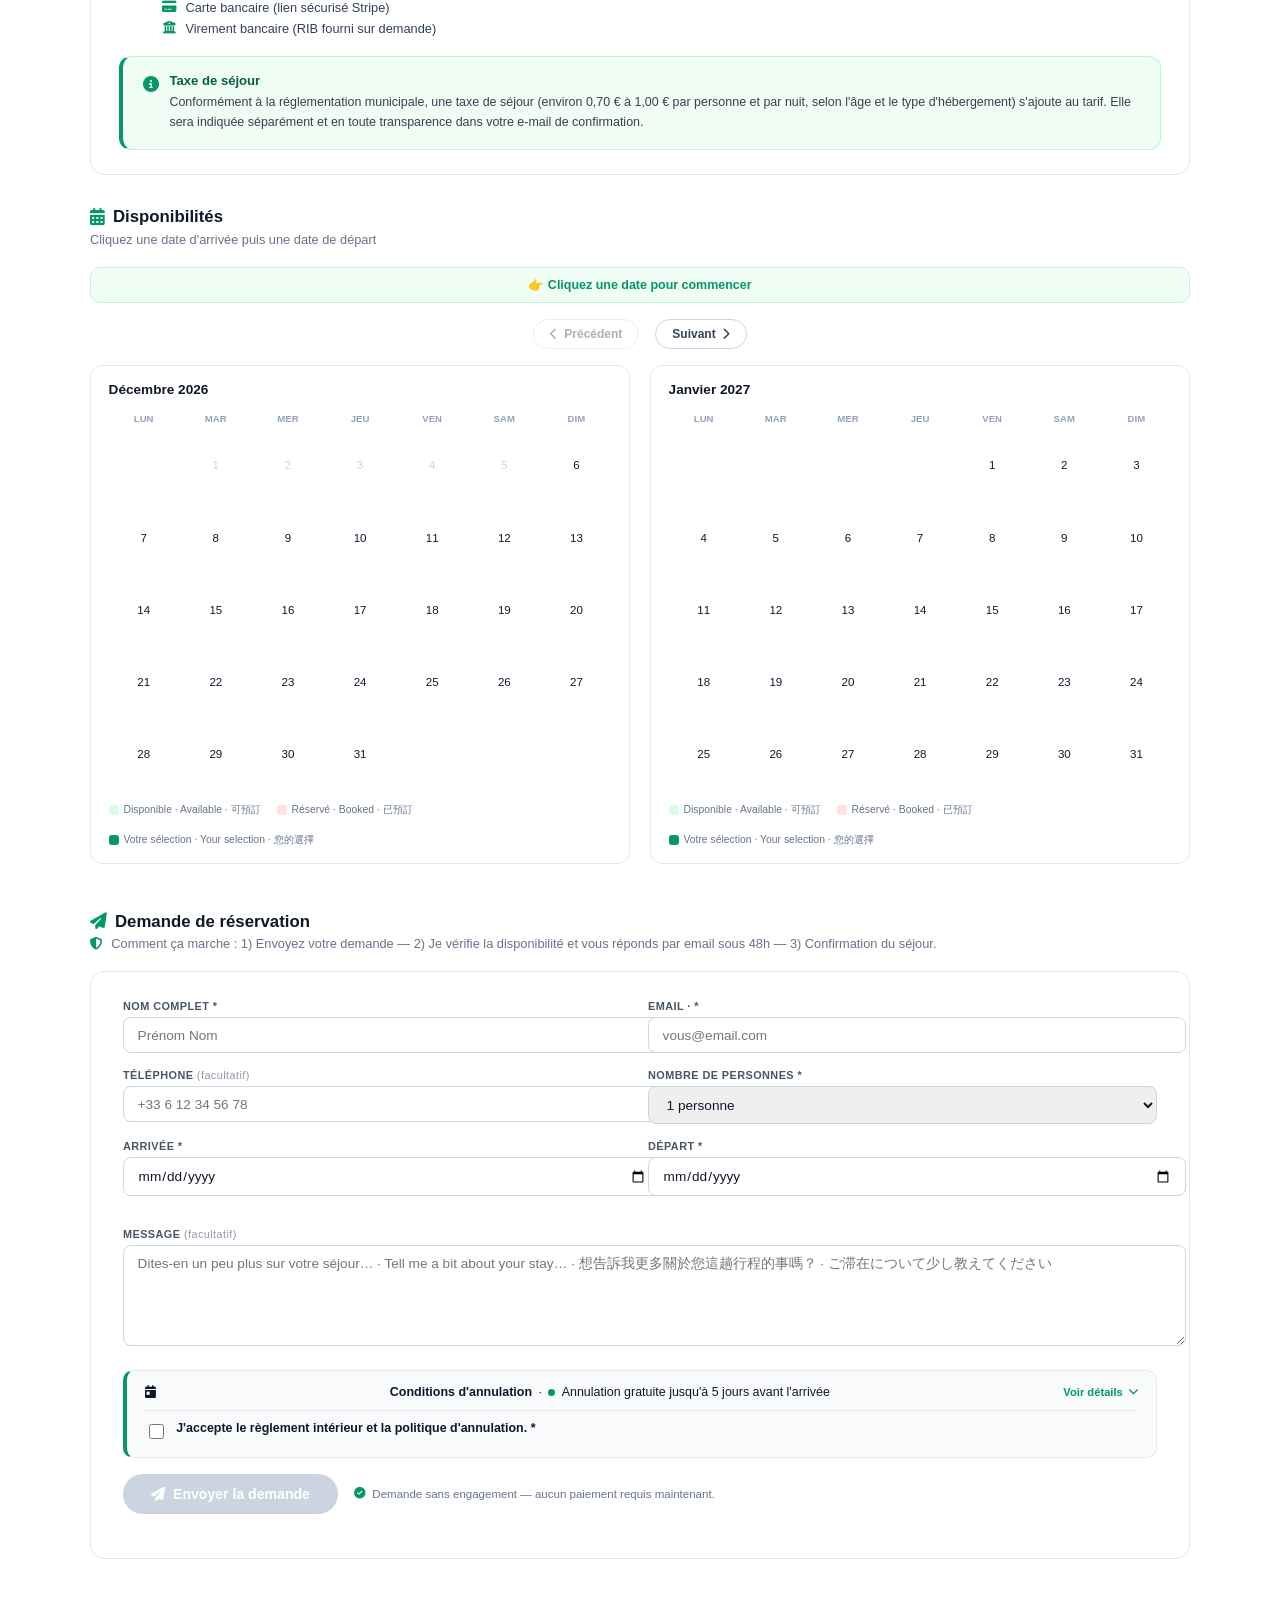
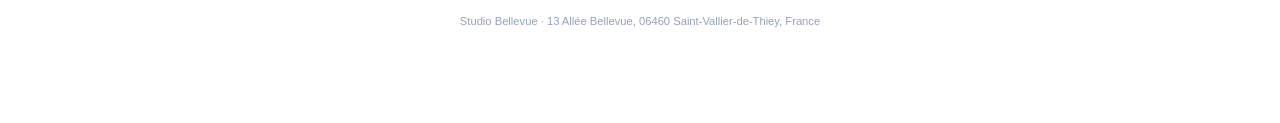
==== commit f634da53: "feat-langauge-jp" ====
--- a/index.html
+++ b/index.html
@@ -31,6 +31,7 @@
     <button type="button" data-lang-btn="fr">FR</button>
     <button type="button" data-lang-btn="en">EN</button>
     <button type="button" data-lang-btn="tw">中</button>
+    <button type="button" data-lang-btn="jp">日</button>
   </div>
 
   <!-- ── HERO ─────────────────────────────────────────────────── -->
@@ -44,6 +45,7 @@
         <span class="lang-fr">Location directe · Sans frais</span>
         <span class="lang-en">Book direct · No fees</span>
         <span class="lang-tw">直接預訂，無需仲介費</span>
+        <span class="lang-jp">仲介手数料なしで直接予約</span>
       </div>
       <h1>Studio Bellevue</h1>
       <div class="br-hero-loc">
@@ -51,22 +53,22 @@
         <span>Saint-Vallier-de-Thiey, Alpes-Maritimes</span>
         &nbsp;·&nbsp;
         <a href="https://www.google.com/maps/search/?api=1&query=13+All%C3%A9e+Bellevue+06460+Saint-Vallier-de-Thiey+France" target="_blank" rel="noopener">
-          <span class="lang-fr">Voir sur la carte</span><span class="lang-en">View on map</span><span class="lang-tw">在地圖上查看</span>
+          <span class="lang-fr">Voir sur la carte</span><span class="lang-en">View on map</span><span class="lang-tw">在地圖上查看</span><span class="lang-jp">地図で見る</span>
           <i class="fas fa-arrow-up-right-from-square" style="font-size:0.65rem;"></i>
         </a>
       </div>
 
       <div class="br-geo-badges">
-        <span class="br-geo-badge">🚗 10 <span class="lang-fr">min de Grasse</span><span class="lang-en">min to Grasse</span><span class="lang-tw">分鐘至格拉斯</span></span>
-        <span class="br-geo-badge">🚗 35 <span class="lang-fr">min de Cannes</span><span class="lang-en">min to Cannes</span><span class="lang-tw">分鐘至坎城</span></span>
+        <span class="br-geo-badge">🚗 10 <span class="lang-fr">min de Grasse</span><span class="lang-en">min to Grasse</span><span class="lang-tw">分鐘至格拉斯</span><span class="lang-jp">分でグラースへ</span></span>
+        <span class="br-geo-badge">🚗 35 <span class="lang-fr">min de Cannes</span><span class="lang-en">min to Cannes</span><span class="lang-tw">分鐘至坎城</span><span class="lang-jp">分でカンヌへ</span></span>
       </div>
 
       <div class="br-quickfacts">
         <div class="br-quickfact"><i class="fas fa-ruler-combined"></i><span>&lt; 35 m²</span></div>
         <div class="br-quickfact"><i class="fas fa-user-friends"></i><span id="br-quickfact-guests">1-3 pers.</span></div>
-        <div class="br-quickfact"><i class="fas fa-key"></i><span><span class="lang-fr">Arrivée autonome</span><span class="lang-en">Self check-in</span><span class="lang-tw">自助入住</span></span></div>
-        <div class="br-quickfact"><i class="fas fa-person-swimming"></i><span><span class="lang-fr">Piscine partagée</span><span class="lang-en">Shared pool</span><span class="lang-tw">共用泳池</span></span></div>
-        <div class="br-quickfact"><i class="fas fa-square-parking"></i><span><span class="lang-fr">Parking gratuit</span><span class="lang-en">Free parking</span><span class="lang-tw">免費停車</span></span></div>
+        <div class="br-quickfact"><i class="fas fa-key"></i><span><span class="lang-fr">Arrivée autonome</span><span class="lang-en">Self check-in</span><span class="lang-tw">自助入住</span><span class="lang-jp">セルフチェックイン</span></span></div>
+        <div class="br-quickfact"><i class="fas fa-person-swimming"></i><span><span class="lang-fr">Piscine partagée</span><span class="lang-en">Shared pool</span><span class="lang-tw">共用泳池</span><span class="lang-jp">共用プール</span></span></div>
+        <div class="br-quickfact"><i class="fas fa-square-parking"></i><span><span class="lang-fr">Parking gratuit</span><span class="lang-en">Free parking</span><span class="lang-tw">免費停車</span><span class="lang-jp">無料駐車場</span></span></div>
         <div class="br-quickfact"><i class="fas fa-wifi"></i><span>Wifi</span></div>
       </div>
     </div>
@@ -78,10 +80,10 @@
   <section class="br-section">
     <div class="br-section-title">
       <i class="fas fa-images"></i>
-      <span class="lang-fr">Photos du studio</span><span class="lang-en">Studio photos</span><span class="lang-tw">套房照片</span>
+      <span class="lang-fr">Photos du studio</span><span class="lang-en">Studio photos</span><span class="lang-tw">套房照片</span><span class="lang-jp">お部屋の写真</span>
     </div>
     <div class="br-section-sub">
-      <span class="lang-fr">Vue d'ensemble par pièce</span><span class="lang-en">Room-by-room overview</span><span class="lang-tw">各空間一覽</span>
+      <span class="lang-fr">Vue d'ensemble par pièce</span><span class="lang-en">Room-by-room overview</span><span class="lang-tw">各空間一覽</span><span class="lang-jp">各スペースをご紹介</span>
     </div>
     <div id="br-gallery"></div>
 
@@ -91,6 +93,7 @@
         <span class="lang-fr">Vidéo de la chambre (config. 3 personnes)</span>
         <span class="lang-en">Bedroom video (3-guest setup)</span>
         <span class="lang-tw">房間影片（三人房型）</span>
+        <span class="lang-jp">客室動画（3名利用時のセッティング）</span>
       </div>
       <div class="br-video-frame">
         <video controls preload="none" playsinline poster="assets/photos/chambre4.jpg">
@@ -104,7 +107,7 @@
   <section class="br-section" style="padding-top:0;">
     <div class="br-section-title">
       <i class="fas fa-house"></i>
-      <span class="lang-fr">À propos du logement</span><span class="lang-en">About this stay</span><span class="lang-tw">關於此住宿</span>
+      <span class="lang-fr">À propos du logement</span><span class="lang-en">About this stay</span><span class="lang-tw">關於此住宿</span><span class="lang-jp">この宿泊施設について</span>
     </div>
     <div class="br-desc lang-fr">
 Studio indépendant au rez-de-chaussée d'une villa dans les Alpes-Maritimes, à 10 min de Grasse et 35 min de Cannes. Accès libre au jardin de 2 100 m², à la terrasse, à la piscine partagée et au parking couvert.
@@ -139,6 +142,23 @@
 
 💛 來自主人的溫馨心意：
 如果你不介意，偶爾可以和我們一起吃頓飯、聊聊天；我們也會準備親手製作的山中果園果醬，送給從臺灣遠道而來的貴客。
+    </div>
+
+    <div class="br-desc lang-jp">
+<strong>山の隠れ家スタジオ・数日間の滞在にどうぞ</strong>
+
+カンヌとグラースの間の山あいに、1階のスタジオを整えました。ゆっくりとした時間や自然が好きな方にぜひ滞在していただきたいと思っています。
+
+リノベーションを終えたばかりで、快適・清潔・静かな空間です。最大3名まで宿泊可能。Wi-Fi、基本的なキッチン用品、集中して作業できる小さなデスクも完備。朝、扉を開ければ山と木々、そして自由な風が出迎えてくれます。
+
+🌊 充実したバカンス体験を自由に：
+海に行きたい時は、SUPやビーチパラソルを無料で貸し出しています。庭には自転車も2台用意してあり、鍵はそのままお渡しします。もちろん、ただゆっくり過ごすのも素敵な選択です——プールサイドで午後を過ごしたり、樫の木の下のハンモックで昼寝をしたり。
+
+🚗 交通とアクセス：
+自家用車またはレンタカーでのご来訪がおすすめです。山あいの立地ですが、40分ごとにグラースとカンヌ行きのバスがあり、ニース空港への直行バスもあります。小さな村ながら生活機能も充実：徒歩500mほどでミニスーパー、大型スーパー（Intermarché）、精肉店、パン屋3軒、レストラン5軒、映画館やお土産店にアクセスできます。タイミングが合えば、グラース駅までの無料送迎も喜んで承ります！
+
+💛 ホストからの心づかい：
+もしよろしければ、時々ご一緒に食事をしたり、お話ししたりできれば嬉しいです。台湾から遠路お越しくださる皆様には、手作りの果樹園ジャムもご用意しています。
     </div>
 
     <div class="br-perks-box lang-tw">
@@ -149,27 +169,38 @@
         <li><span class="br-perks-emoji" aria-hidden="true">🏡</span> <strong>深度交流：</strong>歡迎一起共進晚餐、話家常</li>
       </ul>
     </div>
+
+    <div class="br-perks-box lang-jp">
+      <div class="br-perks-title">✨ 直接予約限定特典</div>
+      <ul class="br-perks-list">
+        <li><span class="br-perks-emoji" aria-hidden="true">🎁</span> <strong>無料の地元手土産：</strong>手作り果樹園ジャムをプレゼント</li>
+        <li><span class="br-perks-emoji" aria-hidden="true">🚗</span> <strong>駅無料送迎：</strong>グラース（Grasse）駅への送迎を承ります</li>
+        <li><span class="br-perks-emoji" aria-hidden="true">🏡</span> <strong>交流ウェルカム：</strong>一緒に夕食やおしゃべりも歓迎です</li>
+      </ul>
+    </div>
   </section>
 
   <!-- ── AMENITIES ────────────────────────────────────────────── -->
   <section class="br-section" style="padding-top:0;">
     <div class="br-section-title">
       <i class="fas fa-list-check"></i>
-      <span class="lang-fr">Équipements</span><span class="lang-en">Amenities</span><span class="lang-tw">設備</span>
+      <span class="lang-fr">Équipements</span><span class="lang-en">Amenities</span><span class="lang-tw">設備</span><span class="lang-jp">設備</span>
     </div>
     <div class="br-amenities-grid">
-      <div class="br-amenity"><div class="br-amenity-icon"><i class="fas fa-utensils"></i></div><div><div class="br-amenity-title">Kitchenette</div><div class="br-amenity-desc"><span class="lang-fr">Petit réfrigérateur, micro-ondes</span><span class="lang-en">Small fridge, microwave</span><span class="lang-tw">小冰箱、微波爐</span></div></div></div>
-      <div class="br-amenity"><div class="br-amenity-icon"><i class="fas fa-wifi"></i></div><div><div class="br-amenity-title">Wifi</div><div class="br-amenity-desc"><span class="lang-fr">Réseau</span><span class="lang-en">Network</span><span class="lang-tw">網路</span> : 13alleebellevue</div></div></div>
-      <div class="br-amenity"><div class="br-amenity-icon"><i class="fas fa-square-parking"></i></div><div><div class="br-amenity-title"><span class="lang-fr">Parking gratuit couvert</span><span class="lang-en">Covered parking</span><span class="lang-tw">有頂棚停車位</span></div><div class="br-amenity-desc"><span class="lang-fr">Gratuit, sur place</span><span class="lang-en">Free, on site</span><span class="lang-tw">免費，就在現場</span></div></div></div>
-      <div class="br-amenity"><div class="br-amenity-icon"><i class="fas fa-person-swimming"></i></div><div><div class="br-amenity-title"><span class="lang-fr">Piscine partagée</span><span class="lang-en">Shared pool</span><span class="lang-tw">共用泳池</span></div><div class="br-amenity-desc"><span class="lang-fr">Juste en face du studio</span><span class="lang-en">Right across from the studio</span><span class="lang-tw">泳池就在套房正對面</span></div></div></div>
-      <div class="br-amenity"><div class="br-amenity-icon"><i class="fas fa-tree"></i></div><div><div class="br-amenity-title"><span class="lang-fr">Jardin 2 100 m²</span><span class="lang-en">2,100 m² garden</span><span class="lang-tw">2,100平方公尺花園</span></div><div class="br-amenity-desc"><span class="lang-fr">Grand jardin privé</span><span class="lang-en">Large private garden</span><span class="lang-tw">私人花園</span></div></div></div>
-      <div class="br-amenity"><div class="br-amenity-icon"><i class="fas fa-chair"></i></div><div><div class="br-amenity-title"><span class="lang-fr">Terrasse & coin repas</span><span class="lang-en">Terrace & dining area</span><span class="lang-tw">露台用餐區</span></div><div class="br-amenity-desc"><span class="lang-fr">Terrasse privée devant le studio</span><span class="lang-en">Private terrace</span><span class="lang-tw">私人露台</span></div></div></div>
-      <div class="br-amenity"><div class="br-amenity-icon"><i class="fas fa-umbrella-beach"></i></div><div><div class="br-amenity-title">Hamac · Hammock · 吊床</div><div class="br-amenity-desc"><span class="lang-fr">Pour se détendre</span><span class="lang-en">For relaxing</span><span class="lang-tw">悠閒放鬆</span></div></div></div>
-      <div class="br-amenity"><div class="br-amenity-icon"><i class="fas fa-shirt"></i></div><div><div class="br-amenity-title"><span class="lang-fr">Espace laverie</span><span class="lang-en">Laundry area</span><span class="lang-tw">洗衣區</span></div><div class="br-amenity-desc"><span class="lang-fr">Sur place</span><span class="lang-en">On site</span><span class="lang-tw">現場設有</span></div></div></div>
-      <div class="br-amenity"><div class="br-amenity-icon"><i class="fas fa-mountain"></i></div><div><div class="br-amenity-title"><span class="lang-fr">Vue montagne</span><span class="lang-en">Mountain view</span><span class="lang-tw">山景</span></div><div class="br-amenity-desc"><span class="lang-fr">Depuis la terrasse</span><span class="lang-en">From the terrace</span><span class="lang-tw">從露台眺望</span></div></div></div>
-      <div class="br-amenity"><div class="br-amenity-icon"><i class="fas fa-key"></i></div><div><div class="br-amenity-title"><span class="lang-fr">Arrivée autonome</span><span class="lang-en">Self check-in</span><span class="lang-tw">自助入住</span></div><div class="br-amenity-desc"><span class="lang-fr">Boîte à clés sécurisée</span><span class="lang-en">Secure lockbox</span><span class="lang-tw">保險鑰匙盒</span></div></div></div>
+      <div class="br-amenity"><div class="br-amenity-icon"><i class="fas fa-utensils"></i></div><div><div class="br-amenity-title">Kitchenette</div><div class="br-amenity-desc"><span class="lang-fr">Petit réfrigérateur, micro-ondes</span><span class="lang-en">Small fridge, microwave</span><span class="lang-tw">小冰箱、微波爐</span><span class="lang-jp">小型冷蔵庫、電子レンジ</span></div></div></div>
+      <div class="br-amenity"><div class="br-amenity-icon"><i class="fas fa-wifi"></i></div><div><div class="br-amenity-title">Wifi</div><div class="br-amenity-desc"><span class="lang-fr">Réseau</span><span class="lang-en">Network</span><span class="lang-tw">網路</span><span class="lang-jp">ネットワーク</span> : 13alleebellevue</div></div></div>
+      <div class="br-amenity"><div class="br-amenity-icon"><i class="fas fa-square-parking"></i></div><div><div class="br-amenity-title"><span class="lang-fr">Parking gratuit couvert</span><span class="lang-en">Covered parking</span><span class="lang-tw">有頂棚停車位</span><span class="lang-jp">屋根付き無料駐車場</span></div><div class="br-amenity-desc"><span class="lang-fr">Gratuit, sur place</span><span class="lang-en">Free, on site</span><span class="lang-tw">免費，就在現場</span><span class="lang-jp">無料・敷地内</span></div></div></div>
+      <div class="br-amenity"><div class="br-amenity-icon"><i class="fas fa-person-swimming"></i></div><div><div class="br-amenity-title"><span class="lang-fr">Piscine partagée</span><span class="lang-en">Shared pool</span><span class="lang-tw">共用泳池</span><span class="lang-jp">共用プール</span></div><div class="br-amenity-desc"><span class="lang-fr">Juste en face du studio</span><span class="lang-en">Right across from the studio</span><span class="lang-tw">泳池就在套房正對面</span><span class="lang-jp">スタジオの真向かいにあります</span></div></div></div>
+      <div class="br-amenity"><div class="br-amenity-icon"><i class="fas fa-tree"></i></div><div><div class="br-amenity-title"><span class="lang-fr">Jardin 2 100 m²</span><span class="lang-en">2,100 m² garden</span><span class="lang-tw">2,100平方公尺花園</span><span class="lang-jp">2,100㎡の庭</span></div><div class="br-amenity-desc"><span class="lang-fr">Grand jardin privé</span><span class="lang-en">Large private garden</span><span class="lang-tw">私人花園</span><span class="lang-jp">広々としたプライベートガーデン</span></div></div></div>
+      <div class="br-amenity"><div class="br-amenity-icon"><i class="fas fa-chair"></i></div><div><div class="br-amenity-title"><span class="lang-fr">Terrasse & coin repas</span><span class="lang-en">Terrace & dining area</span><span class="lang-tw">露台用餐區</span><span class="lang-jp">テラス・食事スペース</span></div><div class="br-amenity-desc"><span class="lang-fr">Terrasse privée devant le studio</span><span class="lang-en">Private terrace</span><span class="lang-tw">私人露台</span><span class="lang-jp">プライベートテラス</span></div></div></div>
+      <div class="br-amenity"><div class="br-amenity-icon"><i class="fas fa-umbrella-beach"></i></div><div><div class="br-amenity-title">Hamac · Hammock · 吊床 · ハンモック</div><div class="br-amenity-desc"><span class="lang-fr">Pour se détendre</span><span class="lang-en">For relaxing</span><span class="lang-tw">悠閒放鬆</span><span class="lang-jp">リラックスタイムに</span></div></div></div>
+      <div class="br-amenity"><div class="br-amenity-icon"><i class="fas fa-shirt"></i></div><div><div class="br-amenity-title"><span class="lang-fr">Espace laverie</span><span class="lang-en">Laundry area</span><span class="lang-tw">洗衣區</span><span class="lang-jp">ランドリースペース</span></div><div class="br-amenity-desc"><span class="lang-fr">Sur place</span><span class="lang-en">On site</span><span class="lang-tw">現場設有</span><span class="lang-jp">敷地内にあります</span></div></div></div>
+      <div class="br-amenity"><div class="br-amenity-icon"><i class="fas fa-mountain"></i></div><div><div class="br-amenity-title"><span class="lang-fr">Vue montagne</span><span class="lang-en">Mountain view</span><span class="lang-tw">山景</span><span class="lang-jp">山の眺め</span></div><div class="br-amenity-desc"><span class="lang-fr">Depuis la terrasse</span><span class="lang-en">From the terrace</span><span class="lang-tw">從露台眺望</span><span class="lang-jp">テラスから一望</span></div></div></div>
+      <div class="br-amenity"><div class="br-amenity-icon"><i class="fas fa-key"></i></div><div><div class="br-amenity-title"><span class="lang-fr">Arrivée autonome</span><span class="lang-en">Self check-in</span><span class="lang-tw">自助入住</span><span class="lang-jp">セルフチェックイン</span></div><div class="br-amenity-desc"><span class="lang-fr">Boîte à clés sécurisée</span><span class="lang-en">Secure lockbox</span><span class="lang-tw">保險鑰匙盒</span><span class="lang-jp">安全なキーボックス</span></div></div></div>
       <div class="br-amenity lang-tw"><div class="br-amenity-icon"><i class="fas fa-life-ring"></i></div><div><div class="br-amenity-title">🏄‍♂️ 免費海灘裝備</div><div class="br-amenity-desc">提供 SUP 腳踏船與海灘傘借用</div></div></div>
       <div class="br-amenity lang-tw"><div class="br-amenity-icon"><i class="fas fa-bicycle"></i></div><div><div class="br-amenity-title">🚲 免費自行車</div><div class="br-amenity-desc">院子備有 2 台腳踏車自由探索</div></div></div>
+      <div class="br-amenity lang-jp"><div class="br-amenity-icon"><i class="fas fa-life-ring"></i></div><div><div class="br-amenity-title">🏄‍♂️ 無料ビーチ用品</div><div class="br-amenity-desc">SUP・ビーチパラソルの無料貸し出し</div></div></div>
+      <div class="br-amenity lang-jp"><div class="br-amenity-icon"><i class="fas fa-bicycle"></i></div><div><div class="br-amenity-title">🚲 無料自転車</div><div class="br-amenity-desc">庭に自転車2台、自由にお使いいただけます</div></div></div>
     </div>
   </section>
 
@@ -177,47 +208,49 @@
   <section class="br-section" style="padding-top:0;">
     <div class="br-section-title">
       <i class="fas fa-scroll"></i>
-      <span class="lang-fr">Règlement & arrivée</span><span class="lang-en">House rules & check-in</span><span class="lang-tw">房規與入住</span>
+      <span class="lang-fr">Règlement & arrivée</span><span class="lang-en">House rules & check-in</span><span class="lang-tw">房規與入住</span><span class="lang-jp">利用規則とチェックイン</span>
     </div>
     <div class="br-rules-wrap">
 
       <div class="br-rule-card">
         <div class="br-rule-card-title">
           <i class="fas fa-circle-info" style="color:#059669;"></i>
-          <span class="lang-fr">Règlement intérieur</span><span class="lang-en">House rules</span><span class="lang-tw">房規</span>
+          <span class="lang-fr">Règlement intérieur</span><span class="lang-en">House rules</span><span class="lang-tw">房規</span><span class="lang-jp">利用規則</span>
         </div>
         <div class="br-rule-list">
-          <div class="br-rule-item"><i class="fas fa-droplet"></i> <span class="lang-fr">Évitez d'appliquer de grandes quantités de crème solaire avant la baignade (qualité de l'eau)</span><span class="lang-en">Avoid heavy sunscreen before swimming (pool water quality)</span><span class="lang-tw">下水前請避免大量塗抹防曬乳，以維護泳池水質</span></div>
-          <div class="br-rule-item"><i class="fas fa-toilet"></i> <span class="lang-fr">Ne rien jeter dans les toilettes, sauf le papier toilette</span><span class="lang-en">Nothing but toilet paper in the toilet</span><span class="lang-tw">馬桶內請勿丟棄衛生紙以外的物品</span></div>
-          <div class="br-rule-item"><i class="fas fa-moon"></i> <span class="lang-fr">Quartier résidentiel calme — merci d'éviter le bruit et les fêtes, notamment après 22h</span><span class="lang-en">Quiet residential area — please avoid noise after 10pm</span><span class="lang-tw">住宅區環境安靜，請避免喧嘩與派對，尤其晚上10點後</span></div>
-          <div class="br-rule-item"><i class="fas fa-fire-burner"></i> <span class="lang-fr">Kitchenette d'été — non adaptée à une cuisine intensive</span><span class="lang-en">Summer kitchenette, not suited for heavy cooking</span><span class="lang-tw">夏日簡易廚房，不適合大量烹飪</span></div>
-          <div class="br-rule-item"><i class="fas fa-cat"></i> <span class="lang-fr">Un chat vit discrètement sur la propriété</span><span class="lang-en">A cat lives discreetly on the property</span><span class="lang-tw">一隻貓咪偶爾會安靜地出現在這棟房產上</span></div>
+          <div class="br-rule-item"><i class="fas fa-droplet"></i> <span class="lang-fr">Évitez d'appliquer de grandes quantités de crème solaire avant la baignade (qualité de l'eau)</span><span class="lang-en">Avoid heavy sunscreen before swimming (pool water quality)</span><span class="lang-tw">下水前請避免大量塗抹防曬乳，以維護泳池水質</span><span class="lang-jp">プールに入る前は日焼け止めの多用を避けてください（水質保護のため）</span></div>
+          <div class="br-rule-item"><i class="fas fa-toilet"></i> <span class="lang-fr">Ne rien jeter dans les toilettes, sauf le papier toilette</span><span class="lang-en">Nothing but toilet paper in the toilet</span><span class="lang-tw">馬桶內請勿丟棄衛生紙以外的物品</span><span class="lang-jp">トイレにはトイレットペーパー以外を流さないでください</span></div>
+          <div class="br-rule-item"><i class="fas fa-moon"></i> <span class="lang-fr">Quartier résidentiel calme — merci d'éviter le bruit et les fêtes, notamment après 22h</span><span class="lang-en">Quiet residential area — please avoid noise after 10pm</span><span class="lang-tw">住宅區環境安靜，請避免喧嘩與派對，尤其晚上10點後</span><span class="lang-jp">静かな住宅街です。特に22時以降は騒音やパーティーをお控えください</span></div>
+          <div class="br-rule-item"><i class="fas fa-fire-burner"></i> <span class="lang-fr">Kitchenette d'été — non adaptée à une cuisine intensive</span><span class="lang-en">Summer kitchenette, not suited for heavy cooking</span><span class="lang-tw">夏日簡易廚房，不適合大量烹飪</span><span class="lang-jp">夏向けの簡易キッチンのため、本格的な調理には不向きです</span></div>
+          <div class="br-rule-item"><i class="fas fa-cat"></i> <span class="lang-fr">Un chat vit discrètement sur la propriété</span><span class="lang-en">A cat lives discreetly on the property</span><span class="lang-tw">一隻貓咪偶爾會安靜地出現在這棟房產上</span><span class="lang-jp">敷地内にはひっそりと暮らす猫が一匹います</span></div>
         </div>
       </div>
 
       <div>
         <div class="br-checkin-box">
           <div class="br-checkin-times">
-            <div><div class="br-checkin-time-label"><span class="lang-fr">Arrivée</span><span class="lang-en">Check-in</span><span class="lang-tw">入住</span></div><div class="br-checkin-time-value">16:00</div></div>
-            <div><div class="br-checkin-time-label"><span class="lang-fr">Départ</span><span class="lang-en">Check-out</span><span class="lang-tw">退房</span></div><div class="br-checkin-time-value">11:00</div></div>
+            <div><div class="br-checkin-time-label"><span class="lang-fr">Arrivée</span><span class="lang-en">Check-in</span><span class="lang-tw">入住</span><span class="lang-jp">チェックイン</span></div><div class="br-checkin-time-value">16:00</div></div>
+            <div><div class="br-checkin-time-label"><span class="lang-fr">Départ</span><span class="lang-en">Check-out</span><span class="lang-tw">退房</span><span class="lang-jp">チェックアウト</span></div><div class="br-checkin-time-value">11:00</div></div>
           </div>
           <div class="br-checkin-note">
             <i class="fas fa-key"></i>
             <span class="lang-fr">Arrivée et départ en toute autonomie grâce à une boîte à clés sécurisée face au studio. Le code vous sera envoyé avant votre arrivée.</span>
             <span class="lang-en">Self check-in/out via a secure lockbox in front of the studio — the code is sent before your arrival.</span>
             <span class="lang-tw">透過套房正對面的保險鑰匙盒自助入住與退房，密碼將於入住前傳送給您。</span>
+            <span class="lang-jp">スタジオの正面にある安全なキーボックスでセルフチェックイン・チェックアウトができます。暗証番号はご到着前にお送りします。</span>
           </div>
         </div>
         <div class="br-rule-card">
           <div class="br-rule-card-title">
             <i class="fas fa-route" style="color:#059669;"></i>
-            <span class="lang-fr">Accès</span><span class="lang-en">Getting there</span><span class="lang-tw">交通方式</span>
+            <span class="lang-fr">Accès</span><span class="lang-en">Getting there</span><span class="lang-tw">交通方式</span><span class="lang-jp">アクセス</span>
           </div>
           <div class="br-rule-item" style="margin:0;">
             <i class="fas fa-car"></i>
             <span class="lang-fr">Domaine tranquille, accès facile en voiture, parking couvert sur place. ~10 min de Grasse, ~35 min de Cannes.</span>
             <span class="lang-en">Quiet estate, easy car access, covered on-site parking. ~10 min from Grasse, ~35 min from Cannes.</span>
             <span class="lang-tw">安靜的住宅區，開車即可輕鬆抵達，現場設有頂棚停車位。距格拉斯約10分鐘、坎城約35分鐘車程。</span>
+            <span class="lang-jp">静かな邸宅地で、車で楽々アクセスできます。敷地内に屋根付き駐車場あり。グラースまで約10分、カンヌまで約35分です。</span>
           </div>
         </div>
       </div>
@@ -229,7 +262,7 @@
   <section class="br-section" style="padding-top:0;">
     <div class="br-section-title">
       <i class="fas fa-tag"></i>
-      <span class="lang-fr">Tarifs</span><span class="lang-en">Pricing</span><span class="lang-tw">價格</span>
+      <span class="lang-fr">Tarifs</span><span class="lang-en">Pricing</span><span class="lang-tw">價格</span><span class="lang-jp">料金</span>
     </div>
 
     <div class="br-new-badge">
@@ -238,6 +271,7 @@
         <span class="lang-fr">Nouveau logement — profitez d'un accueil personnalisé et attentif dès votre première réservation.</span>
         <span class="lang-en">New listing — enjoy a personal, attentive welcome from your very first booking.</span>
         <span class="lang-tw">全新上線的住宿——從您的第一次入住起，就能享受親切用心的接待。</span>
+        <span class="lang-jp">新規オープンの宿泊施設です——初回のご利用から、心を込めた丁寧なおもてなしをお約束します。</span>
       </div>
     </div>
 
@@ -247,31 +281,33 @@
         <span class="lang-fr"><strong>Pourquoi réserver en direct ?</strong> Économisez les frais de service habituellement prélevés par Airbnb/Booking (souvent 10 à 20 %), et échangez directement avec moi pour organiser votre séjour.</span>
         <span class="lang-en"><strong>Why book direct?</strong> Skip the service fees Airbnb/Booking typically add (often 10–20%), and communicate directly with your host to plan your stay.</span>
         <span class="lang-tw"><strong>為什麼直接預訂？</strong>省下Airbnb/Booking通常收取的服務費（一般為10-20%），並直接與房東溝通安排您的行程。</span>
+        <span class="lang-jp"><strong>なぜ直接予約？</strong>Airbnb/Bookingが通常課す手数料（10〜20%程度）を節約でき、ホストと直接やり取りしてご滞在の計画を立てられます。</span>
       </div>
     </div>
 
     <div class="br-pricing-card">
       <div class="br-price-table">
-        <div class="br-price-row"><span class="br-price-row-label">1 <span class="lang-fr">nuit</span><span class="lang-en">night</span><span class="lang-tw">晚</span></span><span class="br-price-row-value">€85</span></div>
-        <div class="br-price-row"><span class="br-price-row-label">1 <span class="lang-fr">semaine</span><span class="lang-en">week</span><span class="lang-tw">週</span></span><span class="br-price-row-value">€470</span></div>
-        <div class="br-price-row"><span class="br-price-row-label"><span class="lang-fr">2<sup>e</sup> semaine</span><span class="lang-en">Week 2</span><span class="lang-tw">第二週</span><span class="br-price-row-tag">-10%</span></span><span class="br-price-row-value">€423</span></div>
-        <div class="br-price-row"><span class="br-price-row-label"><span class="lang-fr">3<sup>e</sup> semaine</span><span class="lang-en">Week 3</span><span class="lang-tw">第三週</span><span class="br-price-row-tag">-10%</span></span><span class="br-price-row-value">€381</span></div>
-        <div class="br-price-row"><span class="br-price-row-label"><span class="lang-fr">4<sup>e</sup> semaine</span><span class="lang-en">Week 4</span><span class="lang-tw">第四週</span><span class="br-price-row-tag">-10%</span></span><span class="br-price-row-value">€343</span></div>
-        <div class="br-price-row br-price-row-total"><span class="br-price-row-label"><span class="lang-fr">≈ 1 mois</span><span class="lang-en">≈ 1 month</span><span class="lang-tw">約一個月</span></span><span class="br-price-row-value">€1 617</span></div>
+        <div class="br-price-row"><span class="br-price-row-label">1 <span class="lang-fr">nuit</span><span class="lang-en">night</span><span class="lang-tw">晚</span><span class="lang-jp">泊</span></span><span class="br-price-row-value">€85</span></div>
+        <div class="br-price-row"><span class="br-price-row-label">1 <span class="lang-fr">semaine</span><span class="lang-en">week</span><span class="lang-tw">週</span><span class="lang-jp">週間</span></span><span class="br-price-row-value">€470</span></div>
+        <div class="br-price-row"><span class="br-price-row-label"><span class="lang-fr">2<sup>e</sup> semaine</span><span class="lang-en">Week 2</span><span class="lang-tw">第二週</span><span class="lang-jp">2週目</span><span class="br-price-row-tag">-10%</span></span><span class="br-price-row-value">€423</span></div>
+        <div class="br-price-row"><span class="br-price-row-label"><span class="lang-fr">3<sup>e</sup> semaine</span><span class="lang-en">Week 3</span><span class="lang-tw">第三週</span><span class="lang-jp">3週目</span><span class="br-price-row-tag">-10%</span></span><span class="br-price-row-value">€381</span></div>
+        <div class="br-price-row"><span class="br-price-row-label"><span class="lang-fr">4<sup>e</sup> semaine</span><span class="lang-en">Week 4</span><span class="lang-tw">第四週</span><span class="lang-jp">4週目</span><span class="br-price-row-tag">-10%</span></span><span class="br-price-row-value">€343</span></div>
+        <div class="br-price-row br-price-row-total"><span class="br-price-row-label"><span class="lang-fr">≈ 1 mois</span><span class="lang-en">≈ 1 month</span><span class="lang-tw">約一個月</span><span class="lang-jp">約1ヶ月</span></span><span class="br-price-row-value">€1 617</span></div>
       </div>
       <div class="br-price-note">
         <span class="lang-fr">Séjours courts et longs bienvenus — écrivez-moi en message privé ou en commentaire, je réponds rapidement.</span>
         <span class="lang-en">Short and long stays both welcome — message me privately or leave a comment, I'll reply quickly.</span>
         <span class="lang-tw">短租、長租都歡迎。想來的話，私訊我或留言，我會盡快回覆您的。</span>
+        <span class="lang-jp">短期・長期どちらのご滞在も歓迎します。ご興味があれば、メッセージやコメントでお気軽にご連絡ください。迅速にご返信します。</span>
       </div>
       <div class="br-pricing-facts">
         <div>
-          <div class="br-pricing-fact-label"><span class="lang-fr">Séjour minimum</span><span class="lang-en">Min. stay</span><span class="lang-tw">最短天數</span></div>
-          <div class="br-pricing-fact-value"><span id="br-min-nights-display">—</span> <span class="lang-fr">nuit(s)</span><span class="lang-en">night(s)</span><span class="lang-tw">晚</span></div>
-        </div>
-        <div>
-          <div class="br-pricing-fact-label"><span class="lang-fr">Capacité</span><span class="lang-en">Capacity</span><span class="lang-tw">容納人數</span></div>
-          <div class="br-pricing-fact-value"><span id="br-max-guests-display">—</span> <span class="lang-fr">pers. max</span><span class="lang-en">guests max</span><span class="lang-tw">人</span></div>
+          <div class="br-pricing-fact-label"><span class="lang-fr">Séjour minimum</span><span class="lang-en">Min. stay</span><span class="lang-tw">最短天數</span><span class="lang-jp">最低宿泊数</span></div>
+          <div class="br-pricing-fact-value"><span id="br-min-nights-display">—</span> <span class="lang-fr">nuit(s)</span><span class="lang-en">night(s)</span><span class="lang-tw">晚</span><span class="lang-jp">泊</span></div>
+        </div>
+        <div>
+          <div class="br-pricing-fact-label"><span class="lang-fr">Capacité</span><span class="lang-en">Capacity</span><span class="lang-tw">容納人數</span><span class="lang-jp">定員</span></div>
+          <div class="br-pricing-fact-value"><span id="br-max-guests-display">—</span> <span class="lang-fr">pers. max</span><span class="lang-en">guests max</span><span class="lang-tw">人</span><span class="lang-jp">名まで</span></div>
         </div>
       </div>
     </div>
@@ -281,12 +317,13 @@
   <section class="br-section" style="padding-top:0;">
     <div class="br-section-title">
       <i class="fas fa-credit-card"></i>
-      <span class="lang-fr">Réservation & paiement</span><span class="lang-en">Booking & Payment</span><span class="lang-tw">預訂與付款說明</span>
+      <span class="lang-fr">Réservation & paiement</span><span class="lang-en">Booking & Payment</span><span class="lang-tw">預訂與付款說明</span><span class="lang-jp">予約とお支払いについて</span>
     </div>
     <div class="br-section-sub">
       <span class="lang-fr">Comment ça marche, étape par étape</span>
       <span class="lang-en">How it works, step by step</span>
       <span class="lang-tw">流程說明，一步一步來</span>
+      <span class="lang-jp">手順をわかりやすくご案内します</span>
     </div>
 
     <div class="br-payment-card">
@@ -294,26 +331,28 @@
         <li>
           <span class="br-payment-step-num">1</span>
           <div>
-            <div class="br-payment-step-title"><span class="lang-fr">Demande</span><span class="lang-en">Request</span><span class="lang-tw">提出申請</span></div>
+            <div class="br-payment-step-title"><span class="lang-fr">Demande</span><span class="lang-en">Request</span><span class="lang-tw">提出申請</span><span class="lang-jp">お申し込み</span></div>
             <div class="br-payment-step-desc">
               <span class="lang-fr">Remplissez le formulaire ci-dessous avec vos dates de séjour.</span>
               <span class="lang-en">Fill out the form below with your stay dates.</span>
               <span class="lang-tw">填寫表單送出您的入住日期。</span>
+              <span class="lang-jp">下記フォームにご希望の宿泊日を入力して送信してください。</span>
             </div>
           </div>
         </li>
         <li>
           <span class="br-payment-step-num">2</span>
           <div>
-            <div class="br-payment-step-title"><span class="lang-fr">Confirmation & paiement</span><span class="lang-en">Confirm & pay</span><span class="lang-tw">確認與付款</span></div>
+            <div class="br-payment-step-title"><span class="lang-fr">Confirmation & paiement</span><span class="lang-en">Confirm & pay</span><span class="lang-tw">確認與付款</span><span class="lang-jp">確認とお支払い</span></div>
             <div class="br-payment-step-desc">
               <span class="lang-fr">Après notre e-mail de confirmation, réglez votre séjour en toute sécurité via :</span>
               <span class="lang-en">After our confirmation email, pay for your stay securely via:</span>
               <span class="lang-tw">收到我們的確認信後，您可以透過以下安全方式完成支付：</span>
+              <span class="lang-jp">確認メールをお送りした後、以下の安全な方法でお支払いいただけます：</span>
             </div>
             <ul class="br-payment-methods">
-              <li><i class="fas fa-credit-card"></i> <span class="lang-fr">Carte bancaire (lien sécurisé Stripe)</span><span class="lang-en">Card payment (secure Stripe link)</span><span class="lang-tw">信用卡線上刷卡（Stripe 安全連結）</span></li>
-              <li><i class="fas fa-building-columns"></i> <span class="lang-fr">Virement bancaire (RIB fourni sur demande)</span><span class="lang-en">Bank transfer (RIB provided on request)</span><span class="lang-tw">銀行轉帳 Virement（可依需求提供 RIB）</span></li>
+              <li><i class="fas fa-credit-card"></i> <span class="lang-fr">Carte bancaire (lien sécurisé Stripe)</span><span class="lang-en">Card payment (secure Stripe link)</span><span class="lang-tw">信用卡線上刷卡（Stripe 安全連結）</span><span class="lang-jp">クレジットカード決済（Stripeの安全なリンク）</span></li>
+              <li><i class="fas fa-building-columns"></i> <span class="lang-fr">Virement bancaire (RIB fourni sur demande)</span><span class="lang-en">Bank transfer (RIB provided on request)</span><span class="lang-tw">銀行轉帳 Virement（可依需求提供 RIB）</span><span class="lang-jp">銀行振込 Virement（ご希望に応じてRIB情報を提供）</span></li>
             </ul>
           </div>
         </li>
@@ -322,11 +361,12 @@
       <div class="br-payment-tax-note">
         <i class="fas fa-circle-info"></i>
         <div>
-          <strong><span class="lang-fr">Taxe de séjour</span><span class="lang-en">Tourist tax</span><span class="lang-tw">關於地方旅遊稅（Taxe de séjour）</span></strong>
+          <strong><span class="lang-fr">Taxe de séjour</span><span class="lang-en">Tourist tax</span><span class="lang-tw">關於地方旅遊稅（Taxe de séjour）</span><span class="lang-jp">宿泊税（Taxe de séjour）について</span></strong>
           <p>
             <span class="lang-fr">Conformément à la réglementation municipale, une taxe de séjour (environ 0,70 € à 1,00 € par personne et par nuit, selon l'âge et le type d'hébergement) s'ajoute au tarif. Elle sera indiquée séparément et en toute transparence dans votre e-mail de confirmation.</span>
             <span class="lang-en">In line with local municipal regulations, a small tourist tax (around €0.70–€1.00 per person per night, depending on age and accommodation type) applies on top of the rate. It will be itemized separately and transparently in your confirmation email.</span>
             <span class="lang-tw">依照法國市政法規，每人每晚需額外收取少許觀光稅（約 €0.70 至 €1.00 區間，視實際年齡與房型而定），我們將會在確認信中為您單獨列出並透明結算。</span>
+            <span class="lang-jp">フランスの市条例に基づき、宿泊税（お一人様1泊あたり約€0.70〜€1.00、年齢や宿泊タイプにより変動）が別途加算されます。確認メールにて内訳を明確にご案内します。</span>
           </p>
         </div>
       </div>
@@ -337,23 +377,25 @@
   <section class="br-section" style="padding-top:0;scroll-margin-top:1rem;" id="br-availability">
     <div class="br-section-title">
       <i class="fas fa-calendar-days"></i>
-      <span class="lang-fr">Disponibilités</span><span class="lang-en">Availability</span><span class="lang-tw">空房狀況</span>
+      <span class="lang-fr">Disponibilités</span><span class="lang-en">Availability</span><span class="lang-tw">空房狀況</span><span class="lang-jp">ご予約状況</span>
     </div>
     <div class="br-section-sub">
       <span class="lang-fr">Cliquez une date d'arrivée puis une date de départ</span>
       <span class="lang-en">Click a check-in date, then a check-out date</span>
       <span class="lang-tw">請先點選入住日期，再點選退房日期</span>
+      <span class="lang-jp">まずチェックイン日、次にチェックアウト日をクリックしてください</span>
     </div>
 
     <div class="br-cal-hint" id="br-cal-hint">
       <span class="lang-fr">👉 Cliquez une date pour commencer</span>
       <span class="lang-en">👉 Click a date to start</span>
       <span class="lang-tw">👉 請點選日期開始</span>
+      <span class="lang-jp">👉 まずは日付を選択してください</span>
     </div>
 
     <div class="br-cal-controls">
-      <button class="br-cal-controls-btn" id="br-cal-prev"><i class="fas fa-chevron-left"></i> <span class="lang-fr">Précédent</span><span class="lang-en">Previous</span><span class="lang-tw">上個月</span></button>
-      <button class="br-cal-controls-btn" id="br-cal-next"><span class="lang-fr">Suivant</span><span class="lang-en">Next</span><span class="lang-tw">下個月</span> <i class="fas fa-chevron-right"></i></button>
+      <button class="br-cal-controls-btn" id="br-cal-prev"><i class="fas fa-chevron-left"></i> <span class="lang-fr">Précédent</span><span class="lang-en">Previous</span><span class="lang-tw">上個月</span><span class="lang-jp">前月</span></button>
+      <button class="br-cal-controls-btn" id="br-cal-next"><span class="lang-fr">Suivant</span><span class="lang-en">Next</span><span class="lang-tw">下個月</span><span class="lang-jp">次月</span> <i class="fas fa-chevron-right"></i></button>
     </div>
     <div class="br-cal-wrap">
       <div class="br-cal" id="br-cal-1"></div>
@@ -365,13 +407,14 @@
   <section class="br-section" style="padding-top:0;scroll-margin-top:1rem;" id="br-booking-section">
     <div class="br-section-title">
       <i class="fas fa-paper-plane"></i>
-      <span class="lang-fr">Demande de réservation</span><span class="lang-en">Booking request</span><span class="lang-tw">預訂申請</span>
+      <span class="lang-fr">Demande de réservation</span><span class="lang-en">Booking request</span><span class="lang-tw">預訂申請</span><span class="lang-jp">ご予約リクエスト</span>
     </div>
     <div class="br-section-sub">
       <i class="fas fa-shield-halved" style="color:#059669;margin-right:0.3rem;"></i>
       <span class="lang-fr">Comment ça marche : 1) Envoyez votre demande — 2) Je vérifie la disponibilité et vous réponds par email sous 48h — 3) Confirmation du séjour.</span>
       <span class="lang-en">How it works: 1) Send your request — 2) I check availability and reply by email within 48h — 3) Stay confirmed.</span>
       <span class="lang-tw">流程說明：1) 送出申請 — 2) 我會確認空房狀況並於48小時內以電子郵件回覆您 — 3) 確認入住。</span>
+      <span class="lang-jp">流れ：1) リクエストを送信 — 2) 空室状況を確認し48時間以内にメールでご返信 — 3) ご予約確定。</span>
     </div>
 
     <div class="br-form-card">
@@ -379,29 +422,29 @@
        <div class="br-form-fields br-form-grid" id="br-form-fields">
 
         <div>
-          <label class="br-label" for="br-name"><span class="lang-fr">Nom complet</span><span class="lang-en">Full name</span><span class="lang-tw">姓名</span> *</label>
+          <label class="br-label" for="br-name"><span class="lang-fr">Nom complet</span><span class="lang-en">Full name</span><span class="lang-tw">姓名</span><span class="lang-jp">お名前</span> *</label>
           <input class="br-input" id="br-name" name="name" type="text" placeholder="Prénom Nom" required>
         </div>
         <div>
-          <label class="br-label" for="br-email">Email · <span class="lang-tw">電子郵件</span> *</label>
+          <label class="br-label" for="br-email">Email · <span class="lang-tw">電子郵件</span><span class="lang-jp">メールアドレス</span> *</label>
           <input class="br-input" id="br-email" name="email" type="email" placeholder="vous@email.com" required>
         </div>
 
         <div>
-          <label class="br-label" for="br-phone"><span class="lang-fr">Téléphone</span><span class="lang-en">Phone</span><span class="lang-tw">電話</span> <span style="font-weight:400;text-transform:none;opacity:0.6;">(<span class="lang-fr">facultatif</span><span class="lang-en">optional</span><span class="lang-tw">選填</span>)</span></label>
+          <label class="br-label" for="br-phone"><span class="lang-fr">Téléphone</span><span class="lang-en">Phone</span><span class="lang-tw">電話</span><span class="lang-jp">電話番号</span> <span style="font-weight:400;text-transform:none;opacity:0.6;">(<span class="lang-fr">facultatif</span><span class="lang-en">optional</span><span class="lang-tw">選填</span><span class="lang-jp">任意</span>)</span></label>
           <input class="br-input" id="br-phone" name="phone" type="tel" placeholder="+33 6 12 34 56 78">
         </div>
         <div>
-          <label class="br-label" for="br-guests"><span class="lang-fr">Nombre de personnes</span><span class="lang-en">Guests</span><span class="lang-tw">人數</span> *</label>
+          <label class="br-label" for="br-guests"><span class="lang-fr">Nombre de personnes</span><span class="lang-en">Guests</span><span class="lang-tw">人數</span><span class="lang-jp">人数</span> *</label>
           <select class="br-input" id="br-guests" name="guests" required></select>
         </div>
 
         <div>
-          <label class="br-label" for="br-checkin"><span class="lang-fr">Arrivée</span><span class="lang-en">Check-in</span><span class="lang-tw">入住日期</span> *</label>
+          <label class="br-label" for="br-checkin"><span class="lang-fr">Arrivée</span><span class="lang-en">Check-in</span><span class="lang-tw">入住日期</span><span class="lang-jp">チェックイン日</span> *</label>
           <input class="br-input" id="br-checkin" name="checkin" type="date" required>
         </div>
         <div>
-          <label class="br-label" for="br-checkout"><span class="lang-fr">Départ</span><span class="lang-en">Check-out</span><span class="lang-tw">退房日期</span> *</label>
+          <label class="br-label" for="br-checkout"><span class="lang-fr">Départ</span><span class="lang-en">Check-out</span><span class="lang-tw">退房日期</span><span class="lang-jp">チェックアウト日</span> *</label>
           <input class="br-input" id="br-checkout" name="checkout" type="date" required>
         </div>
 
@@ -410,8 +453,8 @@
         </div>
 
         <div class="br-form-full">
-          <label class="br-label" for="br-message"><span class="lang-fr">Message</span><span class="lang-en">Message</span><span class="lang-tw">留言</span> <span style="font-weight:400;text-transform:none;opacity:0.6;">(<span class="lang-fr">facultatif</span><span class="lang-en">optional</span><span class="lang-tw">選填</span>)</span></label>
-          <textarea class="br-textarea" id="br-message" name="message" placeholder="Dites-en un peu plus sur votre séjour… · Tell me a bit about your stay… · 想告訴我更多關於您這趟行程的事嗎？"></textarea>
+          <label class="br-label" for="br-message"><span class="lang-fr">Message</span><span class="lang-en">Message</span><span class="lang-tw">留言</span><span class="lang-jp">メッセージ</span> <span style="font-weight:400;text-transform:none;opacity:0.6;">(<span class="lang-fr">facultatif</span><span class="lang-en">optional</span><span class="lang-tw">選填</span><span class="lang-jp">任意</span>)</span></label>
+          <textarea class="br-textarea" id="br-message" name="message" placeholder="Dites-en un peu plus sur votre séjour… · Tell me a bit about your stay… · 想告訴我更多關於您這趟行程的事嗎？ · ご滞在について少し教えてください"></textarea>
         </div>
 
         <input type="hidden" name="nights" id="br-hidden-nights">
@@ -425,13 +468,13 @@
               <summary>
                 <i class="fas fa-calendar-day" aria-hidden="true"></i>
                 <span class="br-policy-summary-text">
-                  <strong><span class="lang-fr">Conditions d'annulation</span><span class="lang-en">Cancellation terms</span><span class="lang-tw">取消政策</span></strong>
+                  <strong><span class="lang-fr">Conditions d'annulation</span><span class="lang-en">Cancellation terms</span><span class="lang-tw">取消政策</span><span class="lang-jp">キャンセルポリシー</span></strong>
                   <span aria-hidden="true">·</span>
                   <span class="br-policy-dot br-policy-dot-ok" aria-hidden="true"></span>
                   <span id="br-policy-badge-text" aria-live="polite"></span>
                 </span>
                 <span class="br-policy-toggle-label">
-                  <span class="lang-fr">Voir détails</span><span class="lang-en">See details</span><span class="lang-tw">查看詳情</span>
+                  <span class="lang-fr">Voir détails</span><span class="lang-en">See details</span><span class="lang-tw">查看詳情</span><span class="lang-jp">詳細を見る</span>
                   <i class="fas fa-chevron-down br-policy-chevron" aria-hidden="true"></i>
                 </span>
               </summary>
@@ -439,6 +482,7 @@
                 <span class="lang-fr">Annulation gratuite jusqu'à 5 jours avant la date d'arrivée. Si le voyageur annule moins de 48 heures avant l'arrivée, la première nuit ainsi que 50 % du montant total pour les nuits restantes sont non remboursables. En cas de non-présentation (no-show), la totalité du séjour est facturée.</span>
                 <span class="lang-en">Free cancellation up to 5 days before check-in. If the guest cancels less than 48 hours before check-in, the first night plus 50% of the total for the remaining nights are non-refundable. For no-shows, the total amount of the stay is charged.</span>
                 <span class="lang-tw">入住前5天以上取消可全額退款。若在入住前不到48小時取消，或未入住（no-show），僅收取第一晚房費，其餘天數將全額退還。貼心提醒：您可選擇現場支付現金，或依需求以銀行匯款方式付款，方便安心。</span>
+                <span class="lang-jp">チェックイン5日以上前のキャンセルは全額返金いたします。チェックイン48時間未満のキャンセル、または無連絡不泊（no-show）の場合は、初日分の宿泊料金のみを頂戴し、残りの日程分は全額返金いたします。現地でのお支払い（現金）またはご希望に応じて銀行振込でのお支払いも選択いただけます。</span>
               </p>
             </details>
 
@@ -448,6 +492,7 @@
                 <span class="lang-fr">J'accepte le règlement intérieur et la politique d'annulation. *</span>
                 <span class="lang-en">I accept the house rules and the cancellation policy. *</span>
                 <span class="lang-tw">我同意房規與取消政策。*</span>
+                <span class="lang-jp">利用規則とキャンセルポリシーに同意します。*</span>
               </span>
             </label>
           </div>
@@ -456,13 +501,14 @@
         <div class="br-form-full" style="display:flex;align-items:center;gap:1rem;flex-wrap:wrap;">
           <button type="submit" class="br-submit-btn" id="br-submit-btn" disabled>
             <i class="fas fa-paper-plane"></i>
-            <span class="lang-fr">Envoyer la demande</span><span class="lang-en">Send request</span><span class="lang-tw">送出申請</span>
+            <span class="lang-fr">Envoyer la demande</span><span class="lang-en">Send request</span><span class="lang-tw">送出申請</span><span class="lang-jp">リクエストを送信</span>
           </button>
           <span class="br-reassurance">
             <i class="fas fa-circle-check"></i>
             <span class="lang-fr">Demande sans engagement — aucun paiement requis maintenant.</span>
             <span class="lang-en">No-commitment request — no payment required now.</span>
             <span class="lang-tw">免費詢問，現在無需付款。</span>
+            <span class="lang-jp">無料でお問い合わせいただけます。現時点でのお支払いは不要です。</span>
           </span>
         </div>
 
@@ -471,6 +517,7 @@
           <span class="lang-fr">Cochez la case des conditions d'annulation ci-dessus pour activer l'envoi.</span>
           <span class="lang-en">Check the cancellation policy box above to enable sending.</span>
           <span class="lang-tw">請勾選上方的取消政策選項以啟用送出。</span>
+          <span class="lang-jp">送信するには、上記のキャンセルポリシーにチェックを入れてください。</span>
         </p>
 
         <div class="br-form-full">
@@ -480,6 +527,7 @@
               <span class="lang-fr">Erreur d'envoi — réessayez, ou écrivez-moi directement par email.</span>
               <span class="lang-en">Send error — please retry, or email me directly.</span>
               <span class="lang-tw">送出時發生錯誤，請再試一次，或直接以電子郵件與我聯繫。</span>
+              <span class="lang-jp">送信時にエラーが発生しました。もう一度お試しいただくか、直接メールでご連絡ください。</span>
             </span>
           </div>
         </div>
@@ -492,11 +540,12 @@
            <span class="lang-fr">Demande envoyée avec succès !</span>
            <span class="lang-en">Request sent successfully!</span>
            <span class="lang-tw">申請已成功送出！</span>
+           <span class="lang-jp">リクエストが送信されました！</span>
          </h3>
          <p class="br-success-body" id="br-success-body"></p>
          <button type="button" class="br-success-home-btn" id="br-success-home-btn">
            <i class="fas fa-arrow-up"></i>
-           <span class="lang-fr">Retour à l'accueil</span><span class="lang-en">Back to home</span><span class="lang-tw">回到首頁</span>
+           <span class="lang-fr">Retour à l'accueil</span><span class="lang-en">Back to home</span><span class="lang-tw">回到首頁</span><span class="lang-jp">ホームに戻る</span>
          </button>
        </div>
       </form>
@@ -513,11 +562,11 @@
     <div class="br-sticky-info">
       <strong>Studio Bellevue</strong>
       <span class="br-sticky-price">
-        <span class="lang-fr">dès €85/nuit</span><span class="lang-en">from €85/night</span><span class="lang-tw">每晚€85起</span>
+        <span class="lang-fr">dès €85/nuit</span><span class="lang-en">from €85/night</span><span class="lang-tw">每晚€85起</span><span class="lang-jp">1泊€85〜</span>
       </span>
     </div>
     <a href="#br-availability" class="br-sticky-cta">
-      <span class="lang-fr">Réserver</span><span class="lang-en">Book now</span><span class="lang-tw">立即預訂</span>
+      <span class="lang-fr">Réserver</span><span class="lang-en">Book now</span><span class="lang-tw">立即預訂</span><span class="lang-jp">今すぐ予約</span>
       <i class="fas fa-arrow-right"></i>
     </a>
   </div>
--- a/assets/css/style.css
+++ b/assets/css/style.css
@@ -450,7 +450,8 @@
    Default (no data-lang yet, before the inline head script runs) and
    data-lang="fr" both show French only. JS in the toggle switches
    html[data-lang] and persists the choice to localStorage. */
-html:not([data-lang]) .lang-en, html:not([data-lang]) .lang-tw,
-html[data-lang="fr"] .lang-en, html[data-lang="fr"] .lang-tw { display: none; }
-html[data-lang="en"] .lang-fr, html[data-lang="en"] .lang-tw { display: none; }
-html[data-lang="tw"] .lang-fr, html[data-lang="tw"] .lang-en { display: none; }
+html:not([data-lang]) .lang-en, html:not([data-lang]) .lang-tw, html:not([data-lang]) .lang-jp,
+html[data-lang="fr"] .lang-en, html[data-lang="fr"] .lang-tw, html[data-lang="fr"] .lang-jp { display: none; }
+html[data-lang="en"] .lang-fr, html[data-lang="en"] .lang-tw, html[data-lang="en"] .lang-jp { display: none; }
+html[data-lang="tw"] .lang-fr, html[data-lang="tw"] .lang-en, html[data-lang="tw"] .lang-jp { display: none; }
+html[data-lang="jp"] .lang-fr, html[data-lang="jp"] .lang-en, html[data-lang="jp"] .lang-tw { display: none; }
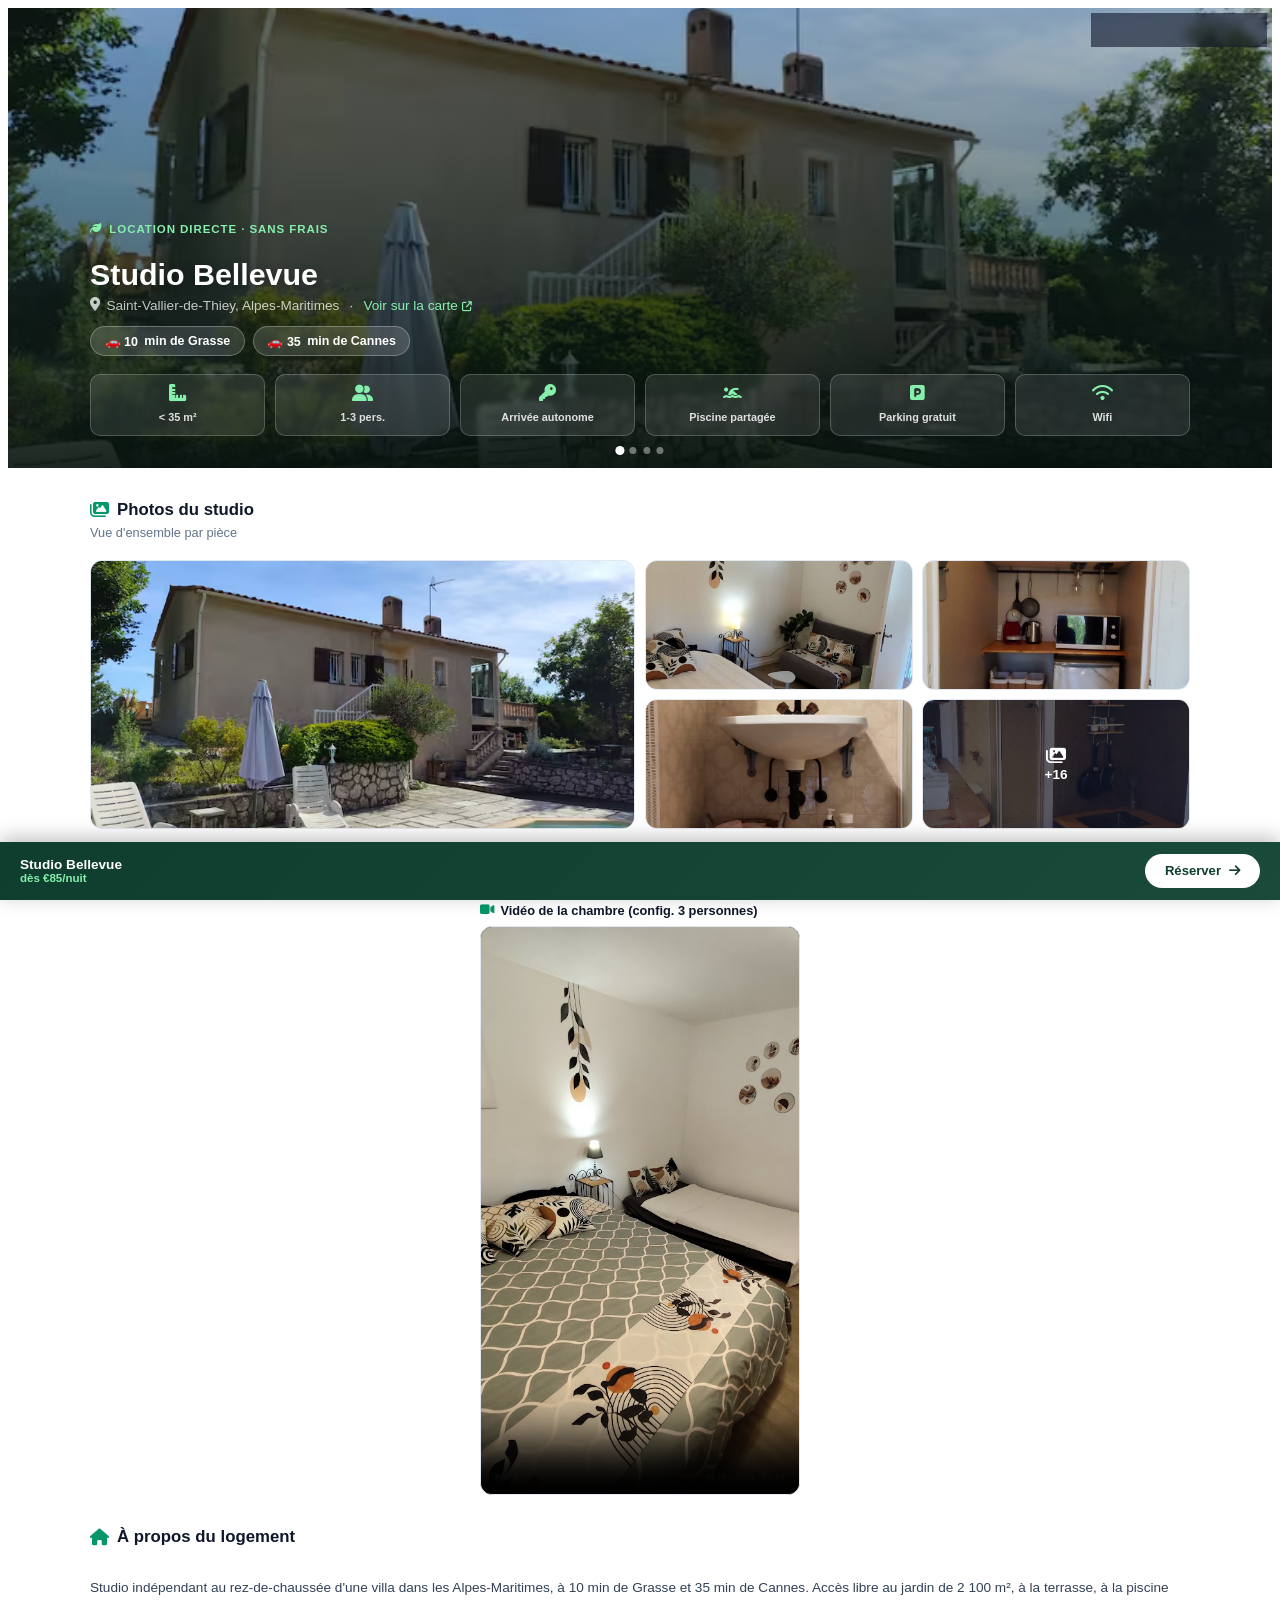
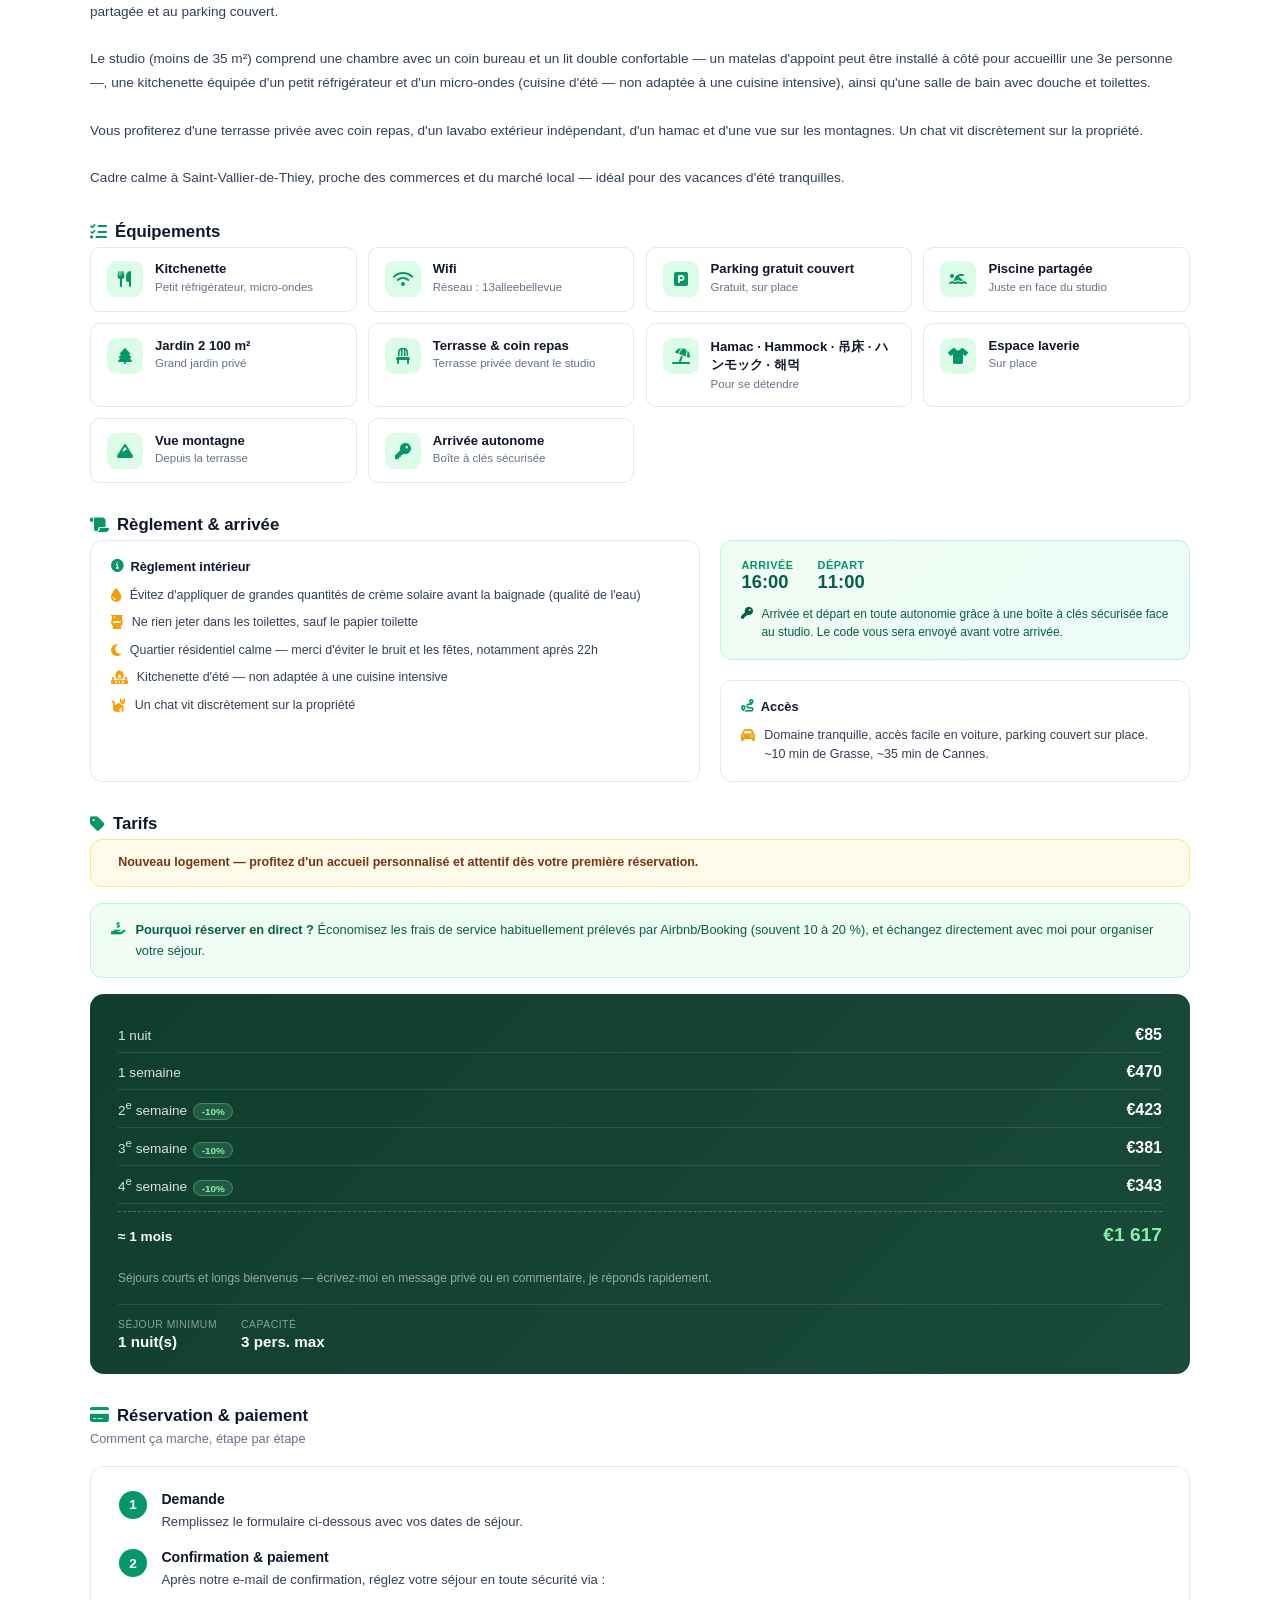
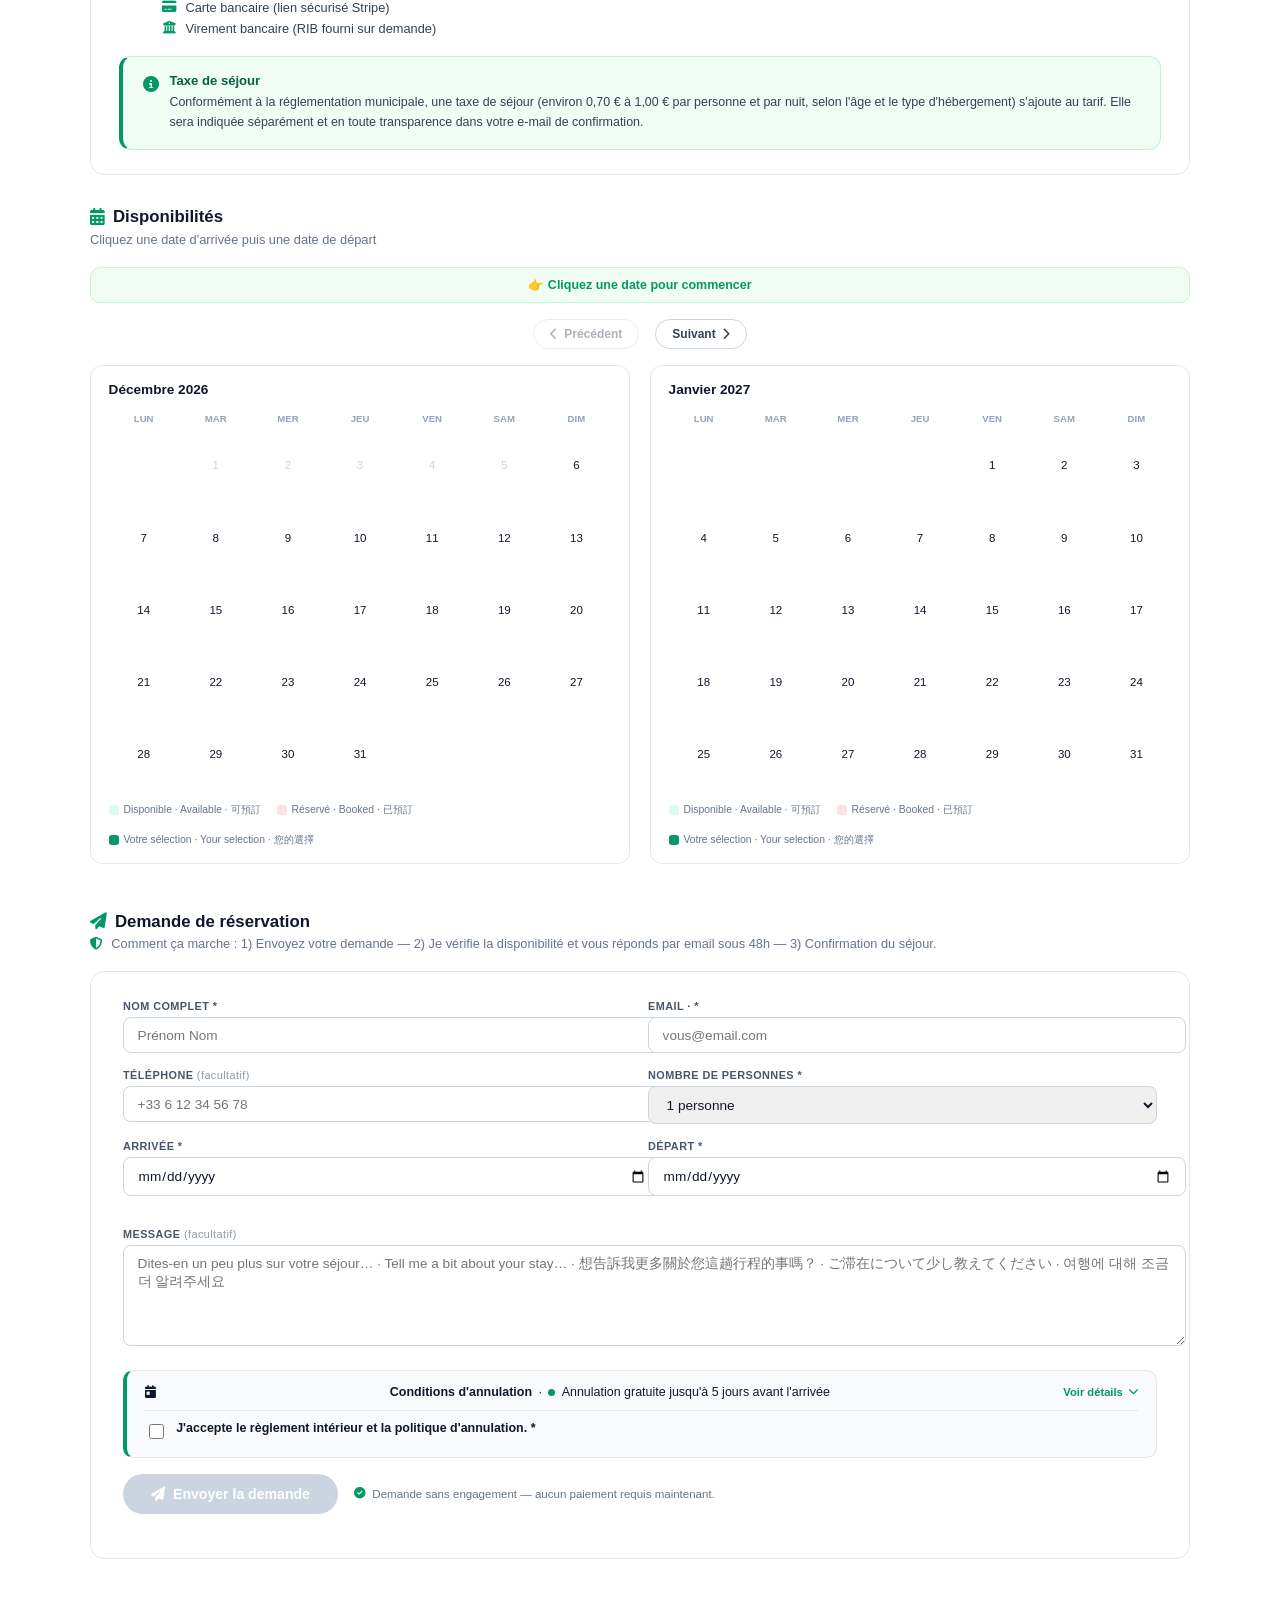
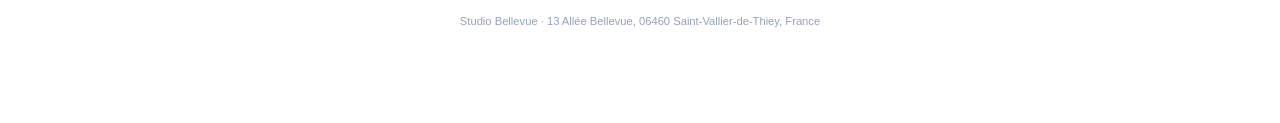
==== commit 40aa6290: "feat-Korean-language" ====
--- a/index.html
+++ b/index.html
@@ -32,6 +32,7 @@
     <button type="button" data-lang-btn="en">EN</button>
     <button type="button" data-lang-btn="tw">中</button>
     <button type="button" data-lang-btn="jp">日</button>
+    <button type="button" data-lang-btn="kr">한</button>
   </div>
 
   <!-- ── HERO ─────────────────────────────────────────────────── -->
@@ -46,6 +47,7 @@
         <span class="lang-en">Book direct · No fees</span>
         <span class="lang-tw">直接預訂，無需仲介費</span>
         <span class="lang-jp">仲介手数料なしで直接予約</span>
+        <span class="lang-kr">중개 수수료 없이 직접 예약</span>
       </div>
       <h1>Studio Bellevue</h1>
       <div class="br-hero-loc">
@@ -53,22 +55,22 @@
         <span>Saint-Vallier-de-Thiey, Alpes-Maritimes</span>
         &nbsp;·&nbsp;
         <a href="https://www.google.com/maps/search/?api=1&query=13+All%C3%A9e+Bellevue+06460+Saint-Vallier-de-Thiey+France" target="_blank" rel="noopener">
-          <span class="lang-fr">Voir sur la carte</span><span class="lang-en">View on map</span><span class="lang-tw">在地圖上查看</span><span class="lang-jp">地図で見る</span>
+          <span class="lang-fr">Voir sur la carte</span><span class="lang-en">View on map</span><span class="lang-tw">在地圖上查看</span><span class="lang-jp">地図で見る</span><span class="lang-kr">지도에서 보기</span>
           <i class="fas fa-arrow-up-right-from-square" style="font-size:0.65rem;"></i>
         </a>
       </div>
 
       <div class="br-geo-badges">
-        <span class="br-geo-badge">🚗 10 <span class="lang-fr">min de Grasse</span><span class="lang-en">min to Grasse</span><span class="lang-tw">分鐘至格拉斯</span><span class="lang-jp">分でグラースへ</span></span>
-        <span class="br-geo-badge">🚗 35 <span class="lang-fr">min de Cannes</span><span class="lang-en">min to Cannes</span><span class="lang-tw">分鐘至坎城</span><span class="lang-jp">分でカンヌへ</span></span>
+        <span class="br-geo-badge">🚗 10 <span class="lang-fr">min de Grasse</span><span class="lang-en">min to Grasse</span><span class="lang-tw">分鐘至格拉斯</span><span class="lang-jp">分でグラースへ</span><span class="lang-kr">분 그라스까지</span></span>
+        <span class="br-geo-badge">🚗 35 <span class="lang-fr">min de Cannes</span><span class="lang-en">min to Cannes</span><span class="lang-tw">分鐘至坎城</span><span class="lang-jp">分でカンヌへ</span><span class="lang-kr">분 칸까지</span></span>
       </div>
 
       <div class="br-quickfacts">
         <div class="br-quickfact"><i class="fas fa-ruler-combined"></i><span>&lt; 35 m²</span></div>
         <div class="br-quickfact"><i class="fas fa-user-friends"></i><span id="br-quickfact-guests">1-3 pers.</span></div>
-        <div class="br-quickfact"><i class="fas fa-key"></i><span><span class="lang-fr">Arrivée autonome</span><span class="lang-en">Self check-in</span><span class="lang-tw">自助入住</span><span class="lang-jp">セルフチェックイン</span></span></div>
-        <div class="br-quickfact"><i class="fas fa-person-swimming"></i><span><span class="lang-fr">Piscine partagée</span><span class="lang-en">Shared pool</span><span class="lang-tw">共用泳池</span><span class="lang-jp">共用プール</span></span></div>
-        <div class="br-quickfact"><i class="fas fa-square-parking"></i><span><span class="lang-fr">Parking gratuit</span><span class="lang-en">Free parking</span><span class="lang-tw">免費停車</span><span class="lang-jp">無料駐車場</span></span></div>
+        <div class="br-quickfact"><i class="fas fa-key"></i><span><span class="lang-fr">Arrivée autonome</span><span class="lang-en">Self check-in</span><span class="lang-tw">自助入住</span><span class="lang-jp">セルフチェックイン</span><span class="lang-kr">셀프 체크인</span></span></div>
+        <div class="br-quickfact"><i class="fas fa-person-swimming"></i><span><span class="lang-fr">Piscine partagée</span><span class="lang-en">Shared pool</span><span class="lang-tw">共用泳池</span><span class="lang-jp">共用プール</span><span class="lang-kr">공용 수영장</span></span></div>
+        <div class="br-quickfact"><i class="fas fa-square-parking"></i><span><span class="lang-fr">Parking gratuit</span><span class="lang-en">Free parking</span><span class="lang-tw">免費停車</span><span class="lang-jp">無料駐車場</span><span class="lang-kr">무료 주차</span></span></div>
         <div class="br-quickfact"><i class="fas fa-wifi"></i><span>Wifi</span></div>
       </div>
     </div>
@@ -80,10 +82,10 @@
   <section class="br-section">
     <div class="br-section-title">
       <i class="fas fa-images"></i>
-      <span class="lang-fr">Photos du studio</span><span class="lang-en">Studio photos</span><span class="lang-tw">套房照片</span><span class="lang-jp">お部屋の写真</span>
+      <span class="lang-fr">Photos du studio</span><span class="lang-en">Studio photos</span><span class="lang-tw">套房照片</span><span class="lang-jp">お部屋の写真</span><span class="lang-kr">스튜디오 사진</span>
     </div>
     <div class="br-section-sub">
-      <span class="lang-fr">Vue d'ensemble par pièce</span><span class="lang-en">Room-by-room overview</span><span class="lang-tw">各空間一覽</span><span class="lang-jp">各スペースをご紹介</span>
+      <span class="lang-fr">Vue d'ensemble par pièce</span><span class="lang-en">Room-by-room overview</span><span class="lang-tw">各空間一覽</span><span class="lang-jp">各スペースをご紹介</span><span class="lang-kr">공간별 사진 모아보기</span>
     </div>
     <div id="br-gallery"></div>
 
@@ -94,6 +96,7 @@
         <span class="lang-en">Bedroom video (3-guest setup)</span>
         <span class="lang-tw">房間影片（三人房型）</span>
         <span class="lang-jp">客室動画（3名利用時のセッティング）</span>
+        <span class="lang-kr">객실 영상 (3인 세팅)</span>
       </div>
       <div class="br-video-frame">
         <video controls preload="none" playsinline poster="assets/photos/chambre4.jpg">
@@ -107,7 +110,7 @@
   <section class="br-section" style="padding-top:0;">
     <div class="br-section-title">
       <i class="fas fa-house"></i>
-      <span class="lang-fr">À propos du logement</span><span class="lang-en">About this stay</span><span class="lang-tw">關於此住宿</span><span class="lang-jp">この宿泊施設について</span>
+      <span class="lang-fr">À propos du logement</span><span class="lang-en">About this stay</span><span class="lang-tw">關於此住宿</span><span class="lang-jp">この宿泊施設について</span><span class="lang-kr">숙소 소개</span>
     </div>
     <div class="br-desc lang-fr">
 Studio indépendant au rez-de-chaussée d'une villa dans les Alpes-Maritimes, à 10 min de Grasse et 35 min de Cannes. Accès libre au jardin de 2 100 m², à la terrasse, à la piscine partagée et au parking couvert.
@@ -159,6 +162,23 @@
 
 💛 ホストからの心づかい：
 もしよろしければ、時々ご一緒に食事をしたり、お話ししたりできれば嬉しいです。台湾から遠路お越しくださる皆様には、手作りの果樹園ジャムもご用意しています。
+    </div>
+
+    <div class="br-desc lang-kr">
+<strong>산속 오두막 스튜디오, 며칠 머물다 가세요</strong>
+
+칸과 그라스 사이 산속에서, 1층에 있는 스튜디오를 정성껏 준비했습니다. 느긋한 시간과 자연을 좋아하는 분들과 나누고 싶어요.
+
+새롭게 리모델링을 마쳐 쾌적하고 깨끗하며 조용합니다. 최대 3인까지 숙박 가능하며, Wi-Fi와 기본 주방용품, 집중해서 작업할 수 있는 작은 책상도 마련되어 있어요. 아침에 문을 열면 산과 나무, 그리고 자유로운 바람이 맞이해 줍니다.
+
+🌊 다채로운 휴가 경험을 자유롭게：
+바다에 가고 싶을 땐 SUP와 비치 파라솔을 무료로 빌려드립니다. 마당에는 자전거 두 대도 준비되어 있어 열쇠를 바로 드려요. 그냥 머무는 것도 좋아요——수영장 옆에서 오후를 보내거나, 참나무 아래 해먹에서 낮잠을 즐겨보세요.
+
+🚗 교통과 생활 편의：
+자가용이나 렌터카로 오시는 것을 추천드립니다. 산속에 있지만 40분마다 그라스와 칸을 오가는 버스가 있고, 니스 공항으로 가는 직행 버스도 있어요. 작은 마을이지만 생활 편의시설이 잘 갖춰져 있습니다: 도보 500m 거리에 미니마트, 대형마트 Intermarché, 정육점, 빵집 3곳, 레스토랑 5곳, 영화관과 기념품점이 있어요. 시간이 맞는다면 그라스 기차역까지 무료 픽업도 기꺼이 도와드립니다!
+
+💛 호스트의 따뜻한 마음：
+괜찮으시다면 가끔 저희와 함께 식사하거나 이야기를 나눌 수도 있어요. 대만에서 멀리 와 주시는 소중한 손님들께는 직접 만든 산속 과수원 잼도 선물로 드립니다.
     </div>
 
     <div class="br-perks-box lang-tw">
@@ -178,29 +198,40 @@
         <li><span class="br-perks-emoji" aria-hidden="true">🏡</span> <strong>交流ウェルカム：</strong>一緒に夕食やおしゃべりも歓迎です</li>
       </ul>
     </div>
+
+    <div class="br-perks-box lang-kr">
+      <div class="br-perks-title">✨ 직접 예약 고객 전용 혜택</div>
+      <ul class="br-perks-list">
+        <li><span class="br-perks-emoji" aria-hidden="true">🎁</span> <strong>무료 로컬 답례품：</strong>수제 산속 과수원 잼 증정</li>
+        <li><span class="br-perks-emoji" aria-hidden="true">🚗</span> <strong>무료 역 픽업：</strong>그라스(Grasse)역 픽업 예약 가능</li>
+        <li><span class="br-perks-emoji" aria-hidden="true">🏡</span> <strong>진솔한 교류：</strong>함께 저녁 식사하며 이야기 나누는 것도 환영합니다</li>
+      </ul>
+    </div>
   </section>
 
   <!-- ── AMENITIES ────────────────────────────────────────────── -->
   <section class="br-section" style="padding-top:0;">
     <div class="br-section-title">
       <i class="fas fa-list-check"></i>
-      <span class="lang-fr">Équipements</span><span class="lang-en">Amenities</span><span class="lang-tw">設備</span><span class="lang-jp">設備</span>
+      <span class="lang-fr">Équipements</span><span class="lang-en">Amenities</span><span class="lang-tw">設備</span><span class="lang-jp">設備</span><span class="lang-kr">시설</span>
     </div>
     <div class="br-amenities-grid">
-      <div class="br-amenity"><div class="br-amenity-icon"><i class="fas fa-utensils"></i></div><div><div class="br-amenity-title">Kitchenette</div><div class="br-amenity-desc"><span class="lang-fr">Petit réfrigérateur, micro-ondes</span><span class="lang-en">Small fridge, microwave</span><span class="lang-tw">小冰箱、微波爐</span><span class="lang-jp">小型冷蔵庫、電子レンジ</span></div></div></div>
-      <div class="br-amenity"><div class="br-amenity-icon"><i class="fas fa-wifi"></i></div><div><div class="br-amenity-title">Wifi</div><div class="br-amenity-desc"><span class="lang-fr">Réseau</span><span class="lang-en">Network</span><span class="lang-tw">網路</span><span class="lang-jp">ネットワーク</span> : 13alleebellevue</div></div></div>
-      <div class="br-amenity"><div class="br-amenity-icon"><i class="fas fa-square-parking"></i></div><div><div class="br-amenity-title"><span class="lang-fr">Parking gratuit couvert</span><span class="lang-en">Covered parking</span><span class="lang-tw">有頂棚停車位</span><span class="lang-jp">屋根付き無料駐車場</span></div><div class="br-amenity-desc"><span class="lang-fr">Gratuit, sur place</span><span class="lang-en">Free, on site</span><span class="lang-tw">免費，就在現場</span><span class="lang-jp">無料・敷地内</span></div></div></div>
-      <div class="br-amenity"><div class="br-amenity-icon"><i class="fas fa-person-swimming"></i></div><div><div class="br-amenity-title"><span class="lang-fr">Piscine partagée</span><span class="lang-en">Shared pool</span><span class="lang-tw">共用泳池</span><span class="lang-jp">共用プール</span></div><div class="br-amenity-desc"><span class="lang-fr">Juste en face du studio</span><span class="lang-en">Right across from the studio</span><span class="lang-tw">泳池就在套房正對面</span><span class="lang-jp">スタジオの真向かいにあります</span></div></div></div>
-      <div class="br-amenity"><div class="br-amenity-icon"><i class="fas fa-tree"></i></div><div><div class="br-amenity-title"><span class="lang-fr">Jardin 2 100 m²</span><span class="lang-en">2,100 m² garden</span><span class="lang-tw">2,100平方公尺花園</span><span class="lang-jp">2,100㎡の庭</span></div><div class="br-amenity-desc"><span class="lang-fr">Grand jardin privé</span><span class="lang-en">Large private garden</span><span class="lang-tw">私人花園</span><span class="lang-jp">広々としたプライベートガーデン</span></div></div></div>
-      <div class="br-amenity"><div class="br-amenity-icon"><i class="fas fa-chair"></i></div><div><div class="br-amenity-title"><span class="lang-fr">Terrasse & coin repas</span><span class="lang-en">Terrace & dining area</span><span class="lang-tw">露台用餐區</span><span class="lang-jp">テラス・食事スペース</span></div><div class="br-amenity-desc"><span class="lang-fr">Terrasse privée devant le studio</span><span class="lang-en">Private terrace</span><span class="lang-tw">私人露台</span><span class="lang-jp">プライベートテラス</span></div></div></div>
-      <div class="br-amenity"><div class="br-amenity-icon"><i class="fas fa-umbrella-beach"></i></div><div><div class="br-amenity-title">Hamac · Hammock · 吊床 · ハンモック</div><div class="br-amenity-desc"><span class="lang-fr">Pour se détendre</span><span class="lang-en">For relaxing</span><span class="lang-tw">悠閒放鬆</span><span class="lang-jp">リラックスタイムに</span></div></div></div>
-      <div class="br-amenity"><div class="br-amenity-icon"><i class="fas fa-shirt"></i></div><div><div class="br-amenity-title"><span class="lang-fr">Espace laverie</span><span class="lang-en">Laundry area</span><span class="lang-tw">洗衣區</span><span class="lang-jp">ランドリースペース</span></div><div class="br-amenity-desc"><span class="lang-fr">Sur place</span><span class="lang-en">On site</span><span class="lang-tw">現場設有</span><span class="lang-jp">敷地内にあります</span></div></div></div>
-      <div class="br-amenity"><div class="br-amenity-icon"><i class="fas fa-mountain"></i></div><div><div class="br-amenity-title"><span class="lang-fr">Vue montagne</span><span class="lang-en">Mountain view</span><span class="lang-tw">山景</span><span class="lang-jp">山の眺め</span></div><div class="br-amenity-desc"><span class="lang-fr">Depuis la terrasse</span><span class="lang-en">From the terrace</span><span class="lang-tw">從露台眺望</span><span class="lang-jp">テラスから一望</span></div></div></div>
-      <div class="br-amenity"><div class="br-amenity-icon"><i class="fas fa-key"></i></div><div><div class="br-amenity-title"><span class="lang-fr">Arrivée autonome</span><span class="lang-en">Self check-in</span><span class="lang-tw">自助入住</span><span class="lang-jp">セルフチェックイン</span></div><div class="br-amenity-desc"><span class="lang-fr">Boîte à clés sécurisée</span><span class="lang-en">Secure lockbox</span><span class="lang-tw">保險鑰匙盒</span><span class="lang-jp">安全なキーボックス</span></div></div></div>
+      <div class="br-amenity"><div class="br-amenity-icon"><i class="fas fa-utensils"></i></div><div><div class="br-amenity-title">Kitchenette</div><div class="br-amenity-desc"><span class="lang-fr">Petit réfrigérateur, micro-ondes</span><span class="lang-en">Small fridge, microwave</span><span class="lang-tw">小冰箱、微波爐</span><span class="lang-jp">小型冷蔵庫、電子レンジ</span><span class="lang-kr">소형 냉장고, 전자레인지</span></div></div></div>
+      <div class="br-amenity"><div class="br-amenity-icon"><i class="fas fa-wifi"></i></div><div><div class="br-amenity-title">Wifi</div><div class="br-amenity-desc"><span class="lang-fr">Réseau</span><span class="lang-en">Network</span><span class="lang-tw">網路</span><span class="lang-jp">ネットワーク</span><span class="lang-kr">네트워크</span> : 13alleebellevue</div></div></div>
+      <div class="br-amenity"><div class="br-amenity-icon"><i class="fas fa-square-parking"></i></div><div><div class="br-amenity-title"><span class="lang-fr">Parking gratuit couvert</span><span class="lang-en">Covered parking</span><span class="lang-tw">有頂棚停車位</span><span class="lang-jp">屋根付き無料駐車場</span><span class="lang-kr">지붕 있는 무료 주차장</span></div><div class="br-amenity-desc"><span class="lang-fr">Gratuit, sur place</span><span class="lang-en">Free, on site</span><span class="lang-tw">免費，就在現場</span><span class="lang-jp">無料・敷地内</span><span class="lang-kr">무료, 현장에 있음</span></div></div></div>
+      <div class="br-amenity"><div class="br-amenity-icon"><i class="fas fa-person-swimming"></i></div><div><div class="br-amenity-title"><span class="lang-fr">Piscine partagée</span><span class="lang-en">Shared pool</span><span class="lang-tw">共用泳池</span><span class="lang-jp">共用プール</span><span class="lang-kr">공용 수영장</span></div><div class="br-amenity-desc"><span class="lang-fr">Juste en face du studio</span><span class="lang-en">Right across from the studio</span><span class="lang-tw">泳池就在套房正對面</span><span class="lang-jp">スタジオの真向かいにあります</span><span class="lang-kr">스튜디오 바로 앞에 있어요</span></div></div></div>
+      <div class="br-amenity"><div class="br-amenity-icon"><i class="fas fa-tree"></i></div><div><div class="br-amenity-title"><span class="lang-fr">Jardin 2 100 m²</span><span class="lang-en">2,100 m² garden</span><span class="lang-tw">2,100平方公尺花園</span><span class="lang-jp">2,100㎡の庭</span><span class="lang-kr">2,100㎡ 정원</span></div><div class="br-amenity-desc"><span class="lang-fr">Grand jardin privé</span><span class="lang-en">Large private garden</span><span class="lang-tw">私人花園</span><span class="lang-jp">広々としたプライベートガーデン</span><span class="lang-kr">넓은 프라이빗 정원</span></div></div></div>
+      <div class="br-amenity"><div class="br-amenity-icon"><i class="fas fa-chair"></i></div><div><div class="br-amenity-title"><span class="lang-fr">Terrasse & coin repas</span><span class="lang-en">Terrace & dining area</span><span class="lang-tw">露台用餐區</span><span class="lang-jp">テラス・食事スペース</span><span class="lang-kr">테라스 식사 공간</span></div><div class="br-amenity-desc"><span class="lang-fr">Terrasse privée devant le studio</span><span class="lang-en">Private terrace</span><span class="lang-tw">私人露台</span><span class="lang-jp">プライベートテラス</span><span class="lang-kr">프라이빗 테라스</span></div></div></div>
+      <div class="br-amenity"><div class="br-amenity-icon"><i class="fas fa-umbrella-beach"></i></div><div><div class="br-amenity-title">Hamac · Hammock · 吊床 · ハンモック · 해먹</div><div class="br-amenity-desc"><span class="lang-fr">Pour se détendre</span><span class="lang-en">For relaxing</span><span class="lang-tw">悠閒放鬆</span><span class="lang-jp">リラックスタイムに</span><span class="lang-kr">여유로운 휴식</span></div></div></div>
+      <div class="br-amenity"><div class="br-amenity-icon"><i class="fas fa-shirt"></i></div><div><div class="br-amenity-title"><span class="lang-fr">Espace laverie</span><span class="lang-en">Laundry area</span><span class="lang-tw">洗衣區</span><span class="lang-jp">ランドリースペース</span><span class="lang-kr">세탁 공간</span></div><div class="br-amenity-desc"><span class="lang-fr">Sur place</span><span class="lang-en">On site</span><span class="lang-tw">現場設有</span><span class="lang-jp">敷地内にあります</span><span class="lang-kr">현장에 있음</span></div></div></div>
+      <div class="br-amenity"><div class="br-amenity-icon"><i class="fas fa-mountain"></i></div><div><div class="br-amenity-title"><span class="lang-fr">Vue montagne</span><span class="lang-en">Mountain view</span><span class="lang-tw">山景</span><span class="lang-jp">山の眺め</span><span class="lang-kr">산 전망</span></div><div class="br-amenity-desc"><span class="lang-fr">Depuis la terrasse</span><span class="lang-en">From the terrace</span><span class="lang-tw">從露台眺望</span><span class="lang-jp">テラスから一望</span><span class="lang-kr">테라스에서 감상</span></div></div></div>
+      <div class="br-amenity"><div class="br-amenity-icon"><i class="fas fa-key"></i></div><div><div class="br-amenity-title"><span class="lang-fr">Arrivée autonome</span><span class="lang-en">Self check-in</span><span class="lang-tw">自助入住</span><span class="lang-jp">セルフチェックイン</span><span class="lang-kr">셀프 체크인</span></div><div class="br-amenity-desc"><span class="lang-fr">Boîte à clés sécurisée</span><span class="lang-en">Secure lockbox</span><span class="lang-tw">保險鑰匙盒</span><span class="lang-jp">安全なキーボックス</span><span class="lang-kr">보안 키박스</span></div></div></div>
       <div class="br-amenity lang-tw"><div class="br-amenity-icon"><i class="fas fa-life-ring"></i></div><div><div class="br-amenity-title">🏄‍♂️ 免費海灘裝備</div><div class="br-amenity-desc">提供 SUP 腳踏船與海灘傘借用</div></div></div>
       <div class="br-amenity lang-tw"><div class="br-amenity-icon"><i class="fas fa-bicycle"></i></div><div><div class="br-amenity-title">🚲 免費自行車</div><div class="br-amenity-desc">院子備有 2 台腳踏車自由探索</div></div></div>
       <div class="br-amenity lang-jp"><div class="br-amenity-icon"><i class="fas fa-life-ring"></i></div><div><div class="br-amenity-title">🏄‍♂️ 無料ビーチ用品</div><div class="br-amenity-desc">SUP・ビーチパラソルの無料貸し出し</div></div></div>
       <div class="br-amenity lang-jp"><div class="br-amenity-icon"><i class="fas fa-bicycle"></i></div><div><div class="br-amenity-title">🚲 無料自転車</div><div class="br-amenity-desc">庭に自転車2台、自由にお使いいただけます</div></div></div>
+      <div class="br-amenity lang-kr"><div class="br-amenity-icon"><i class="fas fa-life-ring"></i></div><div><div class="br-amenity-title">🏄‍♂️ 무료 해변 용품</div><div class="br-amenity-desc">SUP와 비치 파라솔 무료 대여</div></div></div>
+      <div class="br-amenity lang-kr"><div class="br-amenity-icon"><i class="fas fa-bicycle"></i></div><div><div class="br-amenity-title">🚲 무료 자전거</div><div class="br-amenity-desc">마당에 자전거 2대, 자유롭게 이용 가능</div></div></div>
     </div>
   </section>
 
@@ -208,29 +239,29 @@
   <section class="br-section" style="padding-top:0;">
     <div class="br-section-title">
       <i class="fas fa-scroll"></i>
-      <span class="lang-fr">Règlement & arrivée</span><span class="lang-en">House rules & check-in</span><span class="lang-tw">房規與入住</span><span class="lang-jp">利用規則とチェックイン</span>
+      <span class="lang-fr">Règlement & arrivée</span><span class="lang-en">House rules & check-in</span><span class="lang-tw">房規與入住</span><span class="lang-jp">利用規則とチェックイン</span><span class="lang-kr">이용 규칙 및 체크인</span>
     </div>
     <div class="br-rules-wrap">
 
       <div class="br-rule-card">
         <div class="br-rule-card-title">
           <i class="fas fa-circle-info" style="color:#059669;"></i>
-          <span class="lang-fr">Règlement intérieur</span><span class="lang-en">House rules</span><span class="lang-tw">房規</span><span class="lang-jp">利用規則</span>
+          <span class="lang-fr">Règlement intérieur</span><span class="lang-en">House rules</span><span class="lang-tw">房規</span><span class="lang-jp">利用規則</span><span class="lang-kr">이용 규칙</span>
         </div>
         <div class="br-rule-list">
-          <div class="br-rule-item"><i class="fas fa-droplet"></i> <span class="lang-fr">Évitez d'appliquer de grandes quantités de crème solaire avant la baignade (qualité de l'eau)</span><span class="lang-en">Avoid heavy sunscreen before swimming (pool water quality)</span><span class="lang-tw">下水前請避免大量塗抹防曬乳，以維護泳池水質</span><span class="lang-jp">プールに入る前は日焼け止めの多用を避けてください（水質保護のため）</span></div>
-          <div class="br-rule-item"><i class="fas fa-toilet"></i> <span class="lang-fr">Ne rien jeter dans les toilettes, sauf le papier toilette</span><span class="lang-en">Nothing but toilet paper in the toilet</span><span class="lang-tw">馬桶內請勿丟棄衛生紙以外的物品</span><span class="lang-jp">トイレにはトイレットペーパー以外を流さないでください</span></div>
-          <div class="br-rule-item"><i class="fas fa-moon"></i> <span class="lang-fr">Quartier résidentiel calme — merci d'éviter le bruit et les fêtes, notamment après 22h</span><span class="lang-en">Quiet residential area — please avoid noise after 10pm</span><span class="lang-tw">住宅區環境安靜，請避免喧嘩與派對，尤其晚上10點後</span><span class="lang-jp">静かな住宅街です。特に22時以降は騒音やパーティーをお控えください</span></div>
-          <div class="br-rule-item"><i class="fas fa-fire-burner"></i> <span class="lang-fr">Kitchenette d'été — non adaptée à une cuisine intensive</span><span class="lang-en">Summer kitchenette, not suited for heavy cooking</span><span class="lang-tw">夏日簡易廚房，不適合大量烹飪</span><span class="lang-jp">夏向けの簡易キッチンのため、本格的な調理には不向きです</span></div>
-          <div class="br-rule-item"><i class="fas fa-cat"></i> <span class="lang-fr">Un chat vit discrètement sur la propriété</span><span class="lang-en">A cat lives discreetly on the property</span><span class="lang-tw">一隻貓咪偶爾會安靜地出現在這棟房產上</span><span class="lang-jp">敷地内にはひっそりと暮らす猫が一匹います</span></div>
+          <div class="br-rule-item"><i class="fas fa-droplet"></i> <span class="lang-fr">Évitez d'appliquer de grandes quantités de crème solaire avant la baignade (qualité de l'eau)</span><span class="lang-en">Avoid heavy sunscreen before swimming (pool water quality)</span><span class="lang-tw">下水前請避免大量塗抹防曬乳，以維護泳池水質</span><span class="lang-jp">プールに入る前は日焼け止めの多用を避けてください（水質保護のため）</span><span class="lang-kr">수영 전에는 자외선 차단제를 과도하게 바르지 말아 주세요 (수질 보호)</span></div>
+          <div class="br-rule-item"><i class="fas fa-toilet"></i> <span class="lang-fr">Ne rien jeter dans les toilettes, sauf le papier toilette</span><span class="lang-en">Nothing but toilet paper in the toilet</span><span class="lang-tw">馬桶內請勿丟棄衛生紙以外的物品</span><span class="lang-jp">トイレにはトイレットペーパー以外を流さないでください</span><span class="lang-kr">변기에는 화장지 외에 다른 것을 버리지 말아 주세요</span></div>
+          <div class="br-rule-item"><i class="fas fa-moon"></i> <span class="lang-fr">Quartier résidentiel calme — merci d'éviter le bruit et les fêtes, notamment après 22h</span><span class="lang-en">Quiet residential area — please avoid noise after 10pm</span><span class="lang-tw">住宅區環境安靜，請避免喧嘩與派對，尤其晚上10點後</span><span class="lang-jp">静かな住宅街です。特に22時以降は騒音やパーティーをお控えください</span><span class="lang-kr">조용한 주택가입니다. 특히 밤 10시 이후에는 소음과 파티를 자제해 주세요</span></div>
+          <div class="br-rule-item"><i class="fas fa-fire-burner"></i> <span class="lang-fr">Kitchenette d'été — non adaptée à une cuisine intensive</span><span class="lang-en">Summer kitchenette, not suited for heavy cooking</span><span class="lang-tw">夏日簡易廚房，不適合大量烹飪</span><span class="lang-jp">夏向けの簡易キッチンのため、本格的な調理には不向きです</span><span class="lang-kr">여름용 간이 주방으로, 본격적인 요리에는 적합하지 않습니다</span></div>
+          <div class="br-rule-item"><i class="fas fa-cat"></i> <span class="lang-fr">Un chat vit discrètement sur la propriété</span><span class="lang-en">A cat lives discreetly on the property</span><span class="lang-tw">一隻貓咪偶爾會安靜地出現在這棟房產上</span><span class="lang-jp">敷地内にはひっそりと暮らす猫が一匹います</span><span class="lang-kr">이 부지에는 조용히 지내는 고양이 한 마리가 있어요</span></div>
         </div>
       </div>
 
       <div>
         <div class="br-checkin-box">
           <div class="br-checkin-times">
-            <div><div class="br-checkin-time-label"><span class="lang-fr">Arrivée</span><span class="lang-en">Check-in</span><span class="lang-tw">入住</span><span class="lang-jp">チェックイン</span></div><div class="br-checkin-time-value">16:00</div></div>
-            <div><div class="br-checkin-time-label"><span class="lang-fr">Départ</span><span class="lang-en">Check-out</span><span class="lang-tw">退房</span><span class="lang-jp">チェックアウト</span></div><div class="br-checkin-time-value">11:00</div></div>
+            <div><div class="br-checkin-time-label"><span class="lang-fr">Arrivée</span><span class="lang-en">Check-in</span><span class="lang-tw">入住</span><span class="lang-jp">チェックイン</span><span class="lang-kr">체크인</span></div><div class="br-checkin-time-value">16:00</div></div>
+            <div><div class="br-checkin-time-label"><span class="lang-fr">Départ</span><span class="lang-en">Check-out</span><span class="lang-tw">退房</span><span class="lang-jp">チェックアウト</span><span class="lang-kr">체크아웃</span></div><div class="br-checkin-time-value">11:00</div></div>
           </div>
           <div class="br-checkin-note">
             <i class="fas fa-key"></i>
@@ -238,12 +269,13 @@
             <span class="lang-en">Self check-in/out via a secure lockbox in front of the studio — the code is sent before your arrival.</span>
             <span class="lang-tw">透過套房正對面的保險鑰匙盒自助入住與退房，密碼將於入住前傳送給您。</span>
             <span class="lang-jp">スタジオの正面にある安全なキーボックスでセルフチェックイン・チェックアウトができます。暗証番号はご到着前にお送りします。</span>
+            <span class="lang-kr">스튜디오 정면에 있는 보안 키박스를 통해 셀프 체크인 및 체크아웃이 가능합니다. 비밀번호는 도착 전에 보내드립니다.</span>
           </div>
         </div>
         <div class="br-rule-card">
           <div class="br-rule-card-title">
             <i class="fas fa-route" style="color:#059669;"></i>
-            <span class="lang-fr">Accès</span><span class="lang-en">Getting there</span><span class="lang-tw">交通方式</span><span class="lang-jp">アクセス</span>
+            <span class="lang-fr">Accès</span><span class="lang-en">Getting there</span><span class="lang-tw">交通方式</span><span class="lang-jp">アクセス</span><span class="lang-kr">가는 방법</span>
           </div>
           <div class="br-rule-item" style="margin:0;">
             <i class="fas fa-car"></i>
@@ -251,6 +283,7 @@
             <span class="lang-en">Quiet estate, easy car access, covered on-site parking. ~10 min from Grasse, ~35 min from Cannes.</span>
             <span class="lang-tw">安靜的住宅區，開車即可輕鬆抵達，現場設有頂棚停車位。距格拉斯約10分鐘、坎城約35分鐘車程。</span>
             <span class="lang-jp">静かな邸宅地で、車で楽々アクセスできます。敷地内に屋根付き駐車場あり。グラースまで約10分、カンヌまで約35分です。</span>
+            <span class="lang-kr">조용한 주택 단지로, 차로 쉽게 접근할 수 있으며 현장에 지붕 있는 주차장이 있습니다. 그라스까지 약 10분, 칸까지 약 35분 거리입니다.</span>
           </div>
         </div>
       </div>
@@ -262,7 +295,7 @@
   <section class="br-section" style="padding-top:0;">
     <div class="br-section-title">
       <i class="fas fa-tag"></i>
-      <span class="lang-fr">Tarifs</span><span class="lang-en">Pricing</span><span class="lang-tw">價格</span><span class="lang-jp">料金</span>
+      <span class="lang-fr">Tarifs</span><span class="lang-en">Pricing</span><span class="lang-tw">價格</span><span class="lang-jp">料金</span><span class="lang-kr">요금</span>
     </div>
 
     <div class="br-new-badge">
@@ -272,6 +305,7 @@
         <span class="lang-en">New listing — enjoy a personal, attentive welcome from your very first booking.</span>
         <span class="lang-tw">全新上線的住宿——從您的第一次入住起，就能享受親切用心的接待。</span>
         <span class="lang-jp">新規オープンの宿泊施設です——初回のご利用から、心を込めた丁寧なおもてなしをお約束します。</span>
+        <span class="lang-kr">새롭게 오픈한 숙소입니다——첫 예약부터 정성스럽고 세심한 환대를 경험하실 수 있어요.</span>
       </div>
     </div>
 
@@ -282,32 +316,34 @@
         <span class="lang-en"><strong>Why book direct?</strong> Skip the service fees Airbnb/Booking typically add (often 10–20%), and communicate directly with your host to plan your stay.</span>
         <span class="lang-tw"><strong>為什麼直接預訂？</strong>省下Airbnb/Booking通常收取的服務費（一般為10-20%），並直接與房東溝通安排您的行程。</span>
         <span class="lang-jp"><strong>なぜ直接予約？</strong>Airbnb/Bookingが通常課す手数料（10〜20%程度）を節約でき、ホストと直接やり取りしてご滞在の計画を立てられます。</span>
+        <span class="lang-kr"><strong>왜 직접 예약해야 할까요?</strong> Airbnb/Booking에서 일반적으로 부과하는 서비스 수수료(보통 10~20%)를 절약하고, 호스트와 직접 소통하며 일정을 조율할 수 있습니다.</span>
       </div>
     </div>
 
     <div class="br-pricing-card">
       <div class="br-price-table">
-        <div class="br-price-row"><span class="br-price-row-label">1 <span class="lang-fr">nuit</span><span class="lang-en">night</span><span class="lang-tw">晚</span><span class="lang-jp">泊</span></span><span class="br-price-row-value">€85</span></div>
-        <div class="br-price-row"><span class="br-price-row-label">1 <span class="lang-fr">semaine</span><span class="lang-en">week</span><span class="lang-tw">週</span><span class="lang-jp">週間</span></span><span class="br-price-row-value">€470</span></div>
-        <div class="br-price-row"><span class="br-price-row-label"><span class="lang-fr">2<sup>e</sup> semaine</span><span class="lang-en">Week 2</span><span class="lang-tw">第二週</span><span class="lang-jp">2週目</span><span class="br-price-row-tag">-10%</span></span><span class="br-price-row-value">€423</span></div>
-        <div class="br-price-row"><span class="br-price-row-label"><span class="lang-fr">3<sup>e</sup> semaine</span><span class="lang-en">Week 3</span><span class="lang-tw">第三週</span><span class="lang-jp">3週目</span><span class="br-price-row-tag">-10%</span></span><span class="br-price-row-value">€381</span></div>
-        <div class="br-price-row"><span class="br-price-row-label"><span class="lang-fr">4<sup>e</sup> semaine</span><span class="lang-en">Week 4</span><span class="lang-tw">第四週</span><span class="lang-jp">4週目</span><span class="br-price-row-tag">-10%</span></span><span class="br-price-row-value">€343</span></div>
-        <div class="br-price-row br-price-row-total"><span class="br-price-row-label"><span class="lang-fr">≈ 1 mois</span><span class="lang-en">≈ 1 month</span><span class="lang-tw">約一個月</span><span class="lang-jp">約1ヶ月</span></span><span class="br-price-row-value">€1 617</span></div>
+        <div class="br-price-row"><span class="br-price-row-label">1 <span class="lang-fr">nuit</span><span class="lang-en">night</span><span class="lang-tw">晚</span><span class="lang-jp">泊</span><span class="lang-kr">박</span></span><span class="br-price-row-value">€85</span></div>
+        <div class="br-price-row"><span class="br-price-row-label">1 <span class="lang-fr">semaine</span><span class="lang-en">week</span><span class="lang-tw">週</span><span class="lang-jp">週間</span><span class="lang-kr">주</span></span><span class="br-price-row-value">€470</span></div>
+        <div class="br-price-row"><span class="br-price-row-label"><span class="lang-fr">2<sup>e</sup> semaine</span><span class="lang-en">Week 2</span><span class="lang-tw">第二週</span><span class="lang-jp">2週目</span><span class="lang-kr">2주차</span><span class="br-price-row-tag">-10%</span></span><span class="br-price-row-value">€423</span></div>
+        <div class="br-price-row"><span class="br-price-row-label"><span class="lang-fr">3<sup>e</sup> semaine</span><span class="lang-en">Week 3</span><span class="lang-tw">第三週</span><span class="lang-jp">3週目</span><span class="lang-kr">3주차</span><span class="br-price-row-tag">-10%</span></span><span class="br-price-row-value">€381</span></div>
+        <div class="br-price-row"><span class="br-price-row-label"><span class="lang-fr">4<sup>e</sup> semaine</span><span class="lang-en">Week 4</span><span class="lang-tw">第四週</span><span class="lang-jp">4週目</span><span class="lang-kr">4주차</span><span class="br-price-row-tag">-10%</span></span><span class="br-price-row-value">€343</span></div>
+        <div class="br-price-row br-price-row-total"><span class="br-price-row-label"><span class="lang-fr">≈ 1 mois</span><span class="lang-en">≈ 1 month</span><span class="lang-tw">約一個月</span><span class="lang-jp">約1ヶ月</span><span class="lang-kr">약 1개월</span></span><span class="br-price-row-value">€1 617</span></div>
       </div>
       <div class="br-price-note">
         <span class="lang-fr">Séjours courts et longs bienvenus — écrivez-moi en message privé ou en commentaire, je réponds rapidement.</span>
         <span class="lang-en">Short and long stays both welcome — message me privately or leave a comment, I'll reply quickly.</span>
         <span class="lang-tw">短租、長租都歡迎。想來的話，私訊我或留言，我會盡快回覆您的。</span>
         <span class="lang-jp">短期・長期どちらのご滞在も歓迎します。ご興味があれば、メッセージやコメントでお気軽にご連絡ください。迅速にご返信します。</span>
+        <span class="lang-kr">단기, 장기 숙박 모두 환영합니다. 오고 싶으시면 메시지나 댓글을 남겨주세요. 최대한 빨리 답변드릴게요.</span>
       </div>
       <div class="br-pricing-facts">
         <div>
-          <div class="br-pricing-fact-label"><span class="lang-fr">Séjour minimum</span><span class="lang-en">Min. stay</span><span class="lang-tw">最短天數</span><span class="lang-jp">最低宿泊数</span></div>
-          <div class="br-pricing-fact-value"><span id="br-min-nights-display">—</span> <span class="lang-fr">nuit(s)</span><span class="lang-en">night(s)</span><span class="lang-tw">晚</span><span class="lang-jp">泊</span></div>
-        </div>
-        <div>
-          <div class="br-pricing-fact-label"><span class="lang-fr">Capacité</span><span class="lang-en">Capacity</span><span class="lang-tw">容納人數</span><span class="lang-jp">定員</span></div>
-          <div class="br-pricing-fact-value"><span id="br-max-guests-display">—</span> <span class="lang-fr">pers. max</span><span class="lang-en">guests max</span><span class="lang-tw">人</span><span class="lang-jp">名まで</span></div>
+          <div class="br-pricing-fact-label"><span class="lang-fr">Séjour minimum</span><span class="lang-en">Min. stay</span><span class="lang-tw">最短天數</span><span class="lang-jp">最低宿泊数</span><span class="lang-kr">최소 숙박일수</span></div>
+          <div class="br-pricing-fact-value"><span id="br-min-nights-display">—</span> <span class="lang-fr">nuit(s)</span><span class="lang-en">night(s)</span><span class="lang-tw">晚</span><span class="lang-jp">泊</span><span class="lang-kr">박</span></div>
+        </div>
+        <div>
+          <div class="br-pricing-fact-label"><span class="lang-fr">Capacité</span><span class="lang-en">Capacity</span><span class="lang-tw">容納人數</span><span class="lang-jp">定員</span><span class="lang-kr">수용 인원</span></div>
+          <div class="br-pricing-fact-value"><span id="br-max-guests-display">—</span> <span class="lang-fr">pers. max</span><span class="lang-en">guests max</span><span class="lang-tw">人</span><span class="lang-jp">名まで</span><span class="lang-kr">명</span></div>
         </div>
       </div>
     </div>
@@ -317,13 +353,14 @@
   <section class="br-section" style="padding-top:0;">
     <div class="br-section-title">
       <i class="fas fa-credit-card"></i>
-      <span class="lang-fr">Réservation & paiement</span><span class="lang-en">Booking & Payment</span><span class="lang-tw">預訂與付款說明</span><span class="lang-jp">予約とお支払いについて</span>
+      <span class="lang-fr">Réservation & paiement</span><span class="lang-en">Booking & Payment</span><span class="lang-tw">預訂與付款說明</span><span class="lang-jp">予約とお支払いについて</span><span class="lang-kr">예약 및 결제 안내</span>
     </div>
     <div class="br-section-sub">
       <span class="lang-fr">Comment ça marche, étape par étape</span>
       <span class="lang-en">How it works, step by step</span>
       <span class="lang-tw">流程說明，一步一步來</span>
       <span class="lang-jp">手順をわかりやすくご案内します</span>
+      <span class="lang-kr">절차를 단계별로 안내해 드립니다</span>
     </div>
 
     <div class="br-payment-card">
@@ -331,28 +368,30 @@
         <li>
           <span class="br-payment-step-num">1</span>
           <div>
-            <div class="br-payment-step-title"><span class="lang-fr">Demande</span><span class="lang-en">Request</span><span class="lang-tw">提出申請</span><span class="lang-jp">お申し込み</span></div>
+            <div class="br-payment-step-title"><span class="lang-fr">Demande</span><span class="lang-en">Request</span><span class="lang-tw">提出申請</span><span class="lang-jp">お申し込み</span><span class="lang-kr">신청하기</span></div>
             <div class="br-payment-step-desc">
               <span class="lang-fr">Remplissez le formulaire ci-dessous avec vos dates de séjour.</span>
               <span class="lang-en">Fill out the form below with your stay dates.</span>
               <span class="lang-tw">填寫表單送出您的入住日期。</span>
               <span class="lang-jp">下記フォームにご希望の宿泊日を入力して送信してください。</span>
+              <span class="lang-kr">아래 양식에 원하시는 숙박 일정을 입력해 제출해 주세요.</span>
             </div>
           </div>
         </li>
         <li>
           <span class="br-payment-step-num">2</span>
           <div>
-            <div class="br-payment-step-title"><span class="lang-fr">Confirmation & paiement</span><span class="lang-en">Confirm & pay</span><span class="lang-tw">確認與付款</span><span class="lang-jp">確認とお支払い</span></div>
+            <div class="br-payment-step-title"><span class="lang-fr">Confirmation & paiement</span><span class="lang-en">Confirm & pay</span><span class="lang-tw">確認與付款</span><span class="lang-jp">確認とお支払い</span><span class="lang-kr">확인 및 결제</span></div>
             <div class="br-payment-step-desc">
               <span class="lang-fr">Après notre e-mail de confirmation, réglez votre séjour en toute sécurité via :</span>
               <span class="lang-en">After our confirmation email, pay for your stay securely via:</span>
               <span class="lang-tw">收到我們的確認信後，您可以透過以下安全方式完成支付：</span>
               <span class="lang-jp">確認メールをお送りした後、以下の安全な方法でお支払いいただけます：</span>
+              <span class="lang-kr">확인 메일을 받으신 후, 아래의 안전한 방법으로 결제하실 수 있습니다:</span>
             </div>
             <ul class="br-payment-methods">
-              <li><i class="fas fa-credit-card"></i> <span class="lang-fr">Carte bancaire (lien sécurisé Stripe)</span><span class="lang-en">Card payment (secure Stripe link)</span><span class="lang-tw">信用卡線上刷卡（Stripe 安全連結）</span><span class="lang-jp">クレジットカード決済（Stripeの安全なリンク）</span></li>
-              <li><i class="fas fa-building-columns"></i> <span class="lang-fr">Virement bancaire (RIB fourni sur demande)</span><span class="lang-en">Bank transfer (RIB provided on request)</span><span class="lang-tw">銀行轉帳 Virement（可依需求提供 RIB）</span><span class="lang-jp">銀行振込 Virement（ご希望に応じてRIB情報を提供）</span></li>
+              <li><i class="fas fa-credit-card"></i> <span class="lang-fr">Carte bancaire (lien sécurisé Stripe)</span><span class="lang-en">Card payment (secure Stripe link)</span><span class="lang-tw">信用卡線上刷卡（Stripe 安全連結）</span><span class="lang-jp">クレジットカード決済（Stripeの安全なリンク）</span><span class="lang-kr">신용카드 결제 (Stripe 보안 링크)</span></li>
+              <li><i class="fas fa-building-columns"></i> <span class="lang-fr">Virement bancaire (RIB fourni sur demande)</span><span class="lang-en">Bank transfer (RIB provided on request)</span><span class="lang-tw">銀行轉帳 Virement（可依需求提供 RIB）</span><span class="lang-jp">銀行振込 Virement（ご希望に応じてRIB情報を提供）</span><span class="lang-kr">계좌이체 Virement (요청 시 RIB 제공)</span></li>
             </ul>
           </div>
         </li>
@@ -361,12 +400,13 @@
       <div class="br-payment-tax-note">
         <i class="fas fa-circle-info"></i>
         <div>
-          <strong><span class="lang-fr">Taxe de séjour</span><span class="lang-en">Tourist tax</span><span class="lang-tw">關於地方旅遊稅（Taxe de séjour）</span><span class="lang-jp">宿泊税（Taxe de séjour）について</span></strong>
+          <strong><span class="lang-fr">Taxe de séjour</span><span class="lang-en">Tourist tax</span><span class="lang-tw">關於地方旅遊稅（Taxe de séjour）</span><span class="lang-jp">宿泊税（Taxe de séjour）について</span><span class="lang-kr">지방 관광세(Taxe de séjour) 안내</span></strong>
           <p>
             <span class="lang-fr">Conformément à la réglementation municipale, une taxe de séjour (environ 0,70 € à 1,00 € par personne et par nuit, selon l'âge et le type d'hébergement) s'ajoute au tarif. Elle sera indiquée séparément et en toute transparence dans votre e-mail de confirmation.</span>
             <span class="lang-en">In line with local municipal regulations, a small tourist tax (around €0.70–€1.00 per person per night, depending on age and accommodation type) applies on top of the rate. It will be itemized separately and transparently in your confirmation email.</span>
             <span class="lang-tw">依照法國市政法規，每人每晚需額外收取少許觀光稅（約 €0.70 至 €1.00 區間，視實際年齡與房型而定），我們將會在確認信中為您單獨列出並透明結算。</span>
             <span class="lang-jp">フランスの市条例に基づき、宿泊税（お一人様1泊あたり約€0.70〜€1.00、年齢や宿泊タイプにより変動）が別途加算されます。確認メールにて内訳を明確にご案内します。</span>
+            <span class="lang-kr">프랑스 시 조례에 따라 1인당 1박 기준 소액의 관광세(약 €0.70~€1.00, 연령 및 숙소 유형에 따라 상이)가 요금에 추가됩니다. 확인 메일에 별도로 명확하게 안내해 드립니다.</span>
           </p>
         </div>
       </div>
@@ -377,13 +417,14 @@
   <section class="br-section" style="padding-top:0;scroll-margin-top:1rem;" id="br-availability">
     <div class="br-section-title">
       <i class="fas fa-calendar-days"></i>
-      <span class="lang-fr">Disponibilités</span><span class="lang-en">Availability</span><span class="lang-tw">空房狀況</span><span class="lang-jp">ご予約状況</span>
+      <span class="lang-fr">Disponibilités</span><span class="lang-en">Availability</span><span class="lang-tw">空房狀況</span><span class="lang-jp">ご予約状況</span><span class="lang-kr">예약 가능 여부</span>
     </div>
     <div class="br-section-sub">
       <span class="lang-fr">Cliquez une date d'arrivée puis une date de départ</span>
       <span class="lang-en">Click a check-in date, then a check-out date</span>
       <span class="lang-tw">請先點選入住日期，再點選退房日期</span>
       <span class="lang-jp">まずチェックイン日、次にチェックアウト日をクリックしてください</span>
+      <span class="lang-kr">체크인 날짜를 먼저 클릭한 후, 체크아웃 날짜를 클릭해 주세요</span>
     </div>
 
     <div class="br-cal-hint" id="br-cal-hint">
@@ -391,11 +432,12 @@
       <span class="lang-en">👉 Click a date to start</span>
       <span class="lang-tw">👉 請點選日期開始</span>
       <span class="lang-jp">👉 まずは日付を選択してください</span>
+      <span class="lang-kr">👉 날짜를 선택해 시작하세요</span>
     </div>
 
     <div class="br-cal-controls">
-      <button class="br-cal-controls-btn" id="br-cal-prev"><i class="fas fa-chevron-left"></i> <span class="lang-fr">Précédent</span><span class="lang-en">Previous</span><span class="lang-tw">上個月</span><span class="lang-jp">前月</span></button>
-      <button class="br-cal-controls-btn" id="br-cal-next"><span class="lang-fr">Suivant</span><span class="lang-en">Next</span><span class="lang-tw">下個月</span><span class="lang-jp">次月</span> <i class="fas fa-chevron-right"></i></button>
+      <button class="br-cal-controls-btn" id="br-cal-prev"><i class="fas fa-chevron-left"></i> <span class="lang-fr">Précédent</span><span class="lang-en">Previous</span><span class="lang-tw">上個月</span><span class="lang-jp">前月</span><span class="lang-kr">이전 달</span></button>
+      <button class="br-cal-controls-btn" id="br-cal-next"><span class="lang-fr">Suivant</span><span class="lang-en">Next</span><span class="lang-tw">下個月</span><span class="lang-jp">次月</span><span class="lang-kr">다음 달</span> <i class="fas fa-chevron-right"></i></button>
     </div>
     <div class="br-cal-wrap">
       <div class="br-cal" id="br-cal-1"></div>
@@ -407,7 +449,7 @@
   <section class="br-section" style="padding-top:0;scroll-margin-top:1rem;" id="br-booking-section">
     <div class="br-section-title">
       <i class="fas fa-paper-plane"></i>
-      <span class="lang-fr">Demande de réservation</span><span class="lang-en">Booking request</span><span class="lang-tw">預訂申請</span><span class="lang-jp">ご予約リクエスト</span>
+      <span class="lang-fr">Demande de réservation</span><span class="lang-en">Booking request</span><span class="lang-tw">預訂申請</span><span class="lang-jp">ご予約リクエスト</span><span class="lang-kr">예약 신청</span>
     </div>
     <div class="br-section-sub">
       <i class="fas fa-shield-halved" style="color:#059669;margin-right:0.3rem;"></i>
@@ -415,6 +457,7 @@
       <span class="lang-en">How it works: 1) Send your request — 2) I check availability and reply by email within 48h — 3) Stay confirmed.</span>
       <span class="lang-tw">流程說明：1) 送出申請 — 2) 我會確認空房狀況並於48小時內以電子郵件回覆您 — 3) 確認入住。</span>
       <span class="lang-jp">流れ：1) リクエストを送信 — 2) 空室状況を確認し48時間以内にメールでご返信 — 3) ご予約確定。</span>
+      <span class="lang-kr">절차: 1) 신청서 제출 — 2) 예약 가능 여부 확인 후 48시간 이내 이메일로 답변 — 3) 숙박 확정.</span>
     </div>
 
     <div class="br-form-card">
@@ -422,29 +465,29 @@
        <div class="br-form-fields br-form-grid" id="br-form-fields">
 
         <div>
-          <label class="br-label" for="br-name"><span class="lang-fr">Nom complet</span><span class="lang-en">Full name</span><span class="lang-tw">姓名</span><span class="lang-jp">お名前</span> *</label>
+          <label class="br-label" for="br-name"><span class="lang-fr">Nom complet</span><span class="lang-en">Full name</span><span class="lang-tw">姓名</span><span class="lang-jp">お名前</span><span class="lang-kr">성함</span> *</label>
           <input class="br-input" id="br-name" name="name" type="text" placeholder="Prénom Nom" required>
         </div>
         <div>
-          <label class="br-label" for="br-email">Email · <span class="lang-tw">電子郵件</span><span class="lang-jp">メールアドレス</span> *</label>
+          <label class="br-label" for="br-email">Email · <span class="lang-tw">電子郵件</span><span class="lang-jp">メールアドレス</span><span class="lang-kr">이메일 주소</span> *</label>
           <input class="br-input" id="br-email" name="email" type="email" placeholder="vous@email.com" required>
         </div>
 
         <div>
-          <label class="br-label" for="br-phone"><span class="lang-fr">Téléphone</span><span class="lang-en">Phone</span><span class="lang-tw">電話</span><span class="lang-jp">電話番号</span> <span style="font-weight:400;text-transform:none;opacity:0.6;">(<span class="lang-fr">facultatif</span><span class="lang-en">optional</span><span class="lang-tw">選填</span><span class="lang-jp">任意</span>)</span></label>
+          <label class="br-label" for="br-phone"><span class="lang-fr">Téléphone</span><span class="lang-en">Phone</span><span class="lang-tw">電話</span><span class="lang-jp">電話番号</span><span class="lang-kr">전화번호</span> <span style="font-weight:400;text-transform:none;opacity:0.6;">(<span class="lang-fr">facultatif</span><span class="lang-en">optional</span><span class="lang-tw">選填</span><span class="lang-jp">任意</span><span class="lang-kr">선택 사항</span>)</span></label>
           <input class="br-input" id="br-phone" name="phone" type="tel" placeholder="+33 6 12 34 56 78">
         </div>
         <div>
-          <label class="br-label" for="br-guests"><span class="lang-fr">Nombre de personnes</span><span class="lang-en">Guests</span><span class="lang-tw">人數</span><span class="lang-jp">人数</span> *</label>
+          <label class="br-label" for="br-guests"><span class="lang-fr">Nombre de personnes</span><span class="lang-en">Guests</span><span class="lang-tw">人數</span><span class="lang-jp">人数</span><span class="lang-kr">인원수</span> *</label>
           <select class="br-input" id="br-guests" name="guests" required></select>
         </div>
 
         <div>
-          <label class="br-label" for="br-checkin"><span class="lang-fr">Arrivée</span><span class="lang-en">Check-in</span><span class="lang-tw">入住日期</span><span class="lang-jp">チェックイン日</span> *</label>
+          <label class="br-label" for="br-checkin"><span class="lang-fr">Arrivée</span><span class="lang-en">Check-in</span><span class="lang-tw">入住日期</span><span class="lang-jp">チェックイン日</span><span class="lang-kr">체크인 날짜</span> *</label>
           <input class="br-input" id="br-checkin" name="checkin" type="date" required>
         </div>
         <div>
-          <label class="br-label" for="br-checkout"><span class="lang-fr">Départ</span><span class="lang-en">Check-out</span><span class="lang-tw">退房日期</span><span class="lang-jp">チェックアウト日</span> *</label>
+          <label class="br-label" for="br-checkout"><span class="lang-fr">Départ</span><span class="lang-en">Check-out</span><span class="lang-tw">退房日期</span><span class="lang-jp">チェックアウト日</span><span class="lang-kr">체크아웃 날짜</span> *</label>
           <input class="br-input" id="br-checkout" name="checkout" type="date" required>
         </div>
 
@@ -453,8 +496,8 @@
         </div>
 
         <div class="br-form-full">
-          <label class="br-label" for="br-message"><span class="lang-fr">Message</span><span class="lang-en">Message</span><span class="lang-tw">留言</span><span class="lang-jp">メッセージ</span> <span style="font-weight:400;text-transform:none;opacity:0.6;">(<span class="lang-fr">facultatif</span><span class="lang-en">optional</span><span class="lang-tw">選填</span><span class="lang-jp">任意</span>)</span></label>
-          <textarea class="br-textarea" id="br-message" name="message" placeholder="Dites-en un peu plus sur votre séjour… · Tell me a bit about your stay… · 想告訴我更多關於您這趟行程的事嗎？ · ご滞在について少し教えてください"></textarea>
+          <label class="br-label" for="br-message"><span class="lang-fr">Message</span><span class="lang-en">Message</span><span class="lang-tw">留言</span><span class="lang-jp">メッセージ</span><span class="lang-kr">메시지</span> <span style="font-weight:400;text-transform:none;opacity:0.6;">(<span class="lang-fr">facultatif</span><span class="lang-en">optional</span><span class="lang-tw">選填</span><span class="lang-jp">任意</span><span class="lang-kr">선택 사항</span>)</span></label>
+          <textarea class="br-textarea" id="br-message" name="message" placeholder="Dites-en un peu plus sur votre séjour… · Tell me a bit about your stay… · 想告訴我更多關於您這趟行程的事嗎？ · ご滞在について少し教えてください · 여행에 대해 조금 더 알려주세요"></textarea>
         </div>
 
         <input type="hidden" name="nights" id="br-hidden-nights">
@@ -468,13 +511,13 @@
               <summary>
                 <i class="fas fa-calendar-day" aria-hidden="true"></i>
                 <span class="br-policy-summary-text">
-                  <strong><span class="lang-fr">Conditions d'annulation</span><span class="lang-en">Cancellation terms</span><span class="lang-tw">取消政策</span><span class="lang-jp">キャンセルポリシー</span></strong>
+                  <strong><span class="lang-fr">Conditions d'annulation</span><span class="lang-en">Cancellation terms</span><span class="lang-tw">取消政策</span><span class="lang-jp">キャンセルポリシー</span><span class="lang-kr">취소 정책</span></strong>
                   <span aria-hidden="true">·</span>
                   <span class="br-policy-dot br-policy-dot-ok" aria-hidden="true"></span>
                   <span id="br-policy-badge-text" aria-live="polite"></span>
                 </span>
                 <span class="br-policy-toggle-label">
-                  <span class="lang-fr">Voir détails</span><span class="lang-en">See details</span><span class="lang-tw">查看詳情</span><span class="lang-jp">詳細を見る</span>
+                  <span class="lang-fr">Voir détails</span><span class="lang-en">See details</span><span class="lang-tw">查看詳情</span><span class="lang-jp">詳細を見る</span><span class="lang-kr">자세히 보기</span>
                   <i class="fas fa-chevron-down br-policy-chevron" aria-hidden="true"></i>
                 </span>
               </summary>
@@ -483,6 +526,7 @@
                 <span class="lang-en">Free cancellation up to 5 days before check-in. If the guest cancels less than 48 hours before check-in, the first night plus 50% of the total for the remaining nights are non-refundable. For no-shows, the total amount of the stay is charged.</span>
                 <span class="lang-tw">入住前5天以上取消可全額退款。若在入住前不到48小時取消，或未入住（no-show），僅收取第一晚房費，其餘天數將全額退還。貼心提醒：您可選擇現場支付現金，或依需求以銀行匯款方式付款，方便安心。</span>
                 <span class="lang-jp">チェックイン5日以上前のキャンセルは全額返金いたします。チェックイン48時間未満のキャンセル、または無連絡不泊（no-show）の場合は、初日分の宿泊料金のみを頂戴し、残りの日程分は全額返金いたします。現地でのお支払い（現金）またはご希望に応じて銀行振込でのお支払いも選択いただけます。</span>
+                <span class="lang-kr">체크인 5일 전까지 취소 시 전액 환불됩니다. 체크인 48시간 이내 취소 또는 노쇼(no-show)의 경우, 첫날 숙박비만 청구되며 나머지 일정은 전액 환불됩니다. 참고로 현장에서 현금으로 결제하시거나, 필요 시 계좌이체로도 결제하실 수 있습니다.</span>
               </p>
             </details>
 
@@ -493,6 +537,7 @@
                 <span class="lang-en">I accept the house rules and the cancellation policy. *</span>
                 <span class="lang-tw">我同意房規與取消政策。*</span>
                 <span class="lang-jp">利用規則とキャンセルポリシーに同意します。*</span>
+                <span class="lang-kr">이용 규칙과 취소 정책에 동의합니다. *</span>
               </span>
             </label>
           </div>
@@ -501,7 +546,7 @@
         <div class="br-form-full" style="display:flex;align-items:center;gap:1rem;flex-wrap:wrap;">
           <button type="submit" class="br-submit-btn" id="br-submit-btn" disabled>
             <i class="fas fa-paper-plane"></i>
-            <span class="lang-fr">Envoyer la demande</span><span class="lang-en">Send request</span><span class="lang-tw">送出申請</span><span class="lang-jp">リクエストを送信</span>
+            <span class="lang-fr">Envoyer la demande</span><span class="lang-en">Send request</span><span class="lang-tw">送出申請</span><span class="lang-jp">リクエストを送信</span><span class="lang-kr">신청서 보내기</span>
           </button>
           <span class="br-reassurance">
             <i class="fas fa-circle-check"></i>
@@ -509,6 +554,7 @@
             <span class="lang-en">No-commitment request — no payment required now.</span>
             <span class="lang-tw">免費詢問，現在無需付款。</span>
             <span class="lang-jp">無料でお問い合わせいただけます。現時点でのお支払いは不要です。</span>
+            <span class="lang-kr">무료로 문의하실 수 있으며, 지금 결제하실 필요는 없습니다.</span>
           </span>
         </div>
 
@@ -518,6 +564,7 @@
           <span class="lang-en">Check the cancellation policy box above to enable sending.</span>
           <span class="lang-tw">請勾選上方的取消政策選項以啟用送出。</span>
           <span class="lang-jp">送信するには、上記のキャンセルポリシーにチェックを入れてください。</span>
+          <span class="lang-kr">제출하려면 위의 취소 정책 항목에 체크해 주세요.</span>
         </p>
 
         <div class="br-form-full">
@@ -528,6 +575,7 @@
               <span class="lang-en">Send error — please retry, or email me directly.</span>
               <span class="lang-tw">送出時發生錯誤，請再試一次，或直接以電子郵件與我聯繫。</span>
               <span class="lang-jp">送信時にエラーが発生しました。もう一度お試しいただくか、直接メールでご連絡ください。</span>
+              <span class="lang-kr">전송 중 오류가 발생했습니다. 다시 시도하시거나 이메일로 직접 연락해 주세요.</span>
             </span>
           </div>
         </div>
@@ -541,11 +589,12 @@
            <span class="lang-en">Request sent successfully!</span>
            <span class="lang-tw">申請已成功送出！</span>
            <span class="lang-jp">リクエストが送信されました！</span>
+           <span class="lang-kr">신청이 성공적으로 전송되었습니다!</span>
          </h3>
          <p class="br-success-body" id="br-success-body"></p>
          <button type="button" class="br-success-home-btn" id="br-success-home-btn">
            <i class="fas fa-arrow-up"></i>
-           <span class="lang-fr">Retour à l'accueil</span><span class="lang-en">Back to home</span><span class="lang-tw">回到首頁</span><span class="lang-jp">ホームに戻る</span>
+           <span class="lang-fr">Retour à l'accueil</span><span class="lang-en">Back to home</span><span class="lang-tw">回到首頁</span><span class="lang-jp">ホームに戻る</span><span class="lang-kr">홈으로 돌아가기</span>
          </button>
        </div>
       </form>
@@ -562,11 +611,11 @@
     <div class="br-sticky-info">
       <strong>Studio Bellevue</strong>
       <span class="br-sticky-price">
-        <span class="lang-fr">dès €85/nuit</span><span class="lang-en">from €85/night</span><span class="lang-tw">每晚€85起</span><span class="lang-jp">1泊€85〜</span>
+        <span class="lang-fr">dès €85/nuit</span><span class="lang-en">from €85/night</span><span class="lang-tw">每晚€85起</span><span class="lang-jp">1泊€85〜</span><span class="lang-kr">1박 €85부터</span>
       </span>
     </div>
     <a href="#br-availability" class="br-sticky-cta">
-      <span class="lang-fr">Réserver</span><span class="lang-en">Book now</span><span class="lang-tw">立即預訂</span><span class="lang-jp">今すぐ予約</span>
+      <span class="lang-fr">Réserver</span><span class="lang-en">Book now</span><span class="lang-tw">立即預訂</span><span class="lang-jp">今すぐ予約</span><span class="lang-kr">지금 예약하기</span>
       <i class="fas fa-arrow-right"></i>
     </a>
   </div>
--- a/assets/css/style.css
+++ b/assets/css/style.css
@@ -450,8 +450,9 @@
    Default (no data-lang yet, before the inline head script runs) and
    data-lang="fr" both show French only. JS in the toggle switches
    html[data-lang] and persists the choice to localStorage. */
-html:not([data-lang]) .lang-en, html:not([data-lang]) .lang-tw, html:not([data-lang]) .lang-jp,
-html[data-lang="fr"] .lang-en, html[data-lang="fr"] .lang-tw, html[data-lang="fr"] .lang-jp { display: none; }
-html[data-lang="en"] .lang-fr, html[data-lang="en"] .lang-tw, html[data-lang="en"] .lang-jp { display: none; }
-html[data-lang="tw"] .lang-fr, html[data-lang="tw"] .lang-en, html[data-lang="tw"] .lang-jp { display: none; }
-html[data-lang="jp"] .lang-fr, html[data-lang="jp"] .lang-en, html[data-lang="jp"] .lang-tw { display: none; }
+html:not([data-lang]) .lang-en, html:not([data-lang]) .lang-tw, html:not([data-lang]) .lang-jp, html:not([data-lang]) .lang-kr,
+html[data-lang="fr"] .lang-en, html[data-lang="fr"] .lang-tw, html[data-lang="fr"] .lang-jp, html[data-lang="fr"] .lang-kr { display: none; }
+html[data-lang="en"] .lang-fr, html[data-lang="en"] .lang-tw, html[data-lang="en"] .lang-jp, html[data-lang="en"] .lang-kr { display: none; }
+html[data-lang="tw"] .lang-fr, html[data-lang="tw"] .lang-en, html[data-lang="tw"] .lang-jp, html[data-lang="tw"] .lang-kr { display: none; }
+html[data-lang="jp"] .lang-fr, html[data-lang="jp"] .lang-en, html[data-lang="jp"] .lang-tw, html[data-lang="jp"] .lang-kr { display: none; }
+html[data-lang="kr"] .lang-fr, html[data-lang="kr"] .lang-en, html[data-lang="kr"] .lang-tw, html[data-lang="kr"] .lang-jp { display: none; }
